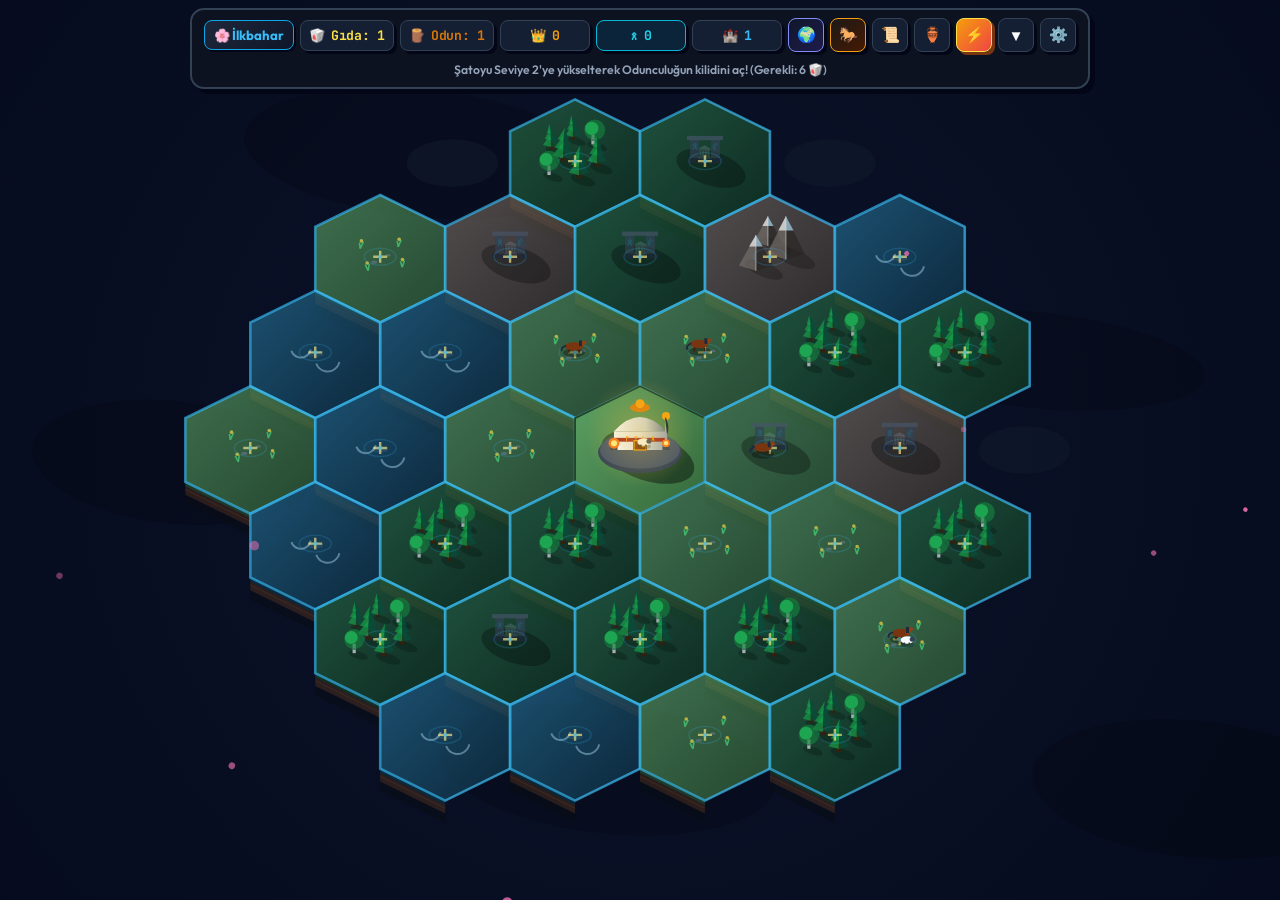
==== index.html @ 712597da "feat: Bozkir Genisleme Paketi - Goc & Tore Agaci, Kademeli Biyomlar, Mevsim & Zud, Ergenekon Yeralti" ====
<!DOCTYPE html>
<html lang="tr">
<head>
  <meta charset="UTF-8" />
  <meta name="viewport" content="width=device-width, initial-scale=1.0, maximum-scale=1.0, user-scalable=no, viewport-fit=cover" />
  <title>Idle Kingdom Clicker</title>
  
  <!-- PWA & Mobile Web App Meta Tags -->
  <meta name="apple-mobile-web-app-capable" content="yes" />
  <meta name="apple-mobile-web-app-status-bar-style" content="black-translucent" />
  <meta name="apple-mobile-web-app-title" content="Idle Kingdom" />
  <meta name="theme-color" content="#161b22" />
  <link rel="manifest" href="manifest.json" />
  <link rel="icon" type="image/svg+xml" href="icon.svg" />
  
  <!-- Google Fonts -->
  <link rel="preconnect" href="https://fonts.googleapis.com">
  <link rel="preconnect" href="https://fonts.gstatic.com" crossorigin>
  <link href="https://fonts.googleapis.com/css2?family=Cinzel:wght@600;700;900&family=JetBrains+Mono:wght@500;700&family=Outfit:wght@400;500;600;700;800&display=swap" rel="stylesheet">
  
  <!-- CSS Styles -->
  <link rel="stylesheet" href="style.css?v=8" />
</head>
<body>
  <div id="game-container">
    <!-- 3D Isometric Canvas -->
    <canvas id="game-canvas"></canvas>

    <!-- Top UI Bar -->
    <header id="top-bar">
      <div class="top-row">
        <div class="chip season-chip" id="chip-season" title="Dinamik Bozkır Mevsimi">
          <span class="chip-icon" id="season-icon">🌸</span>
          <span class="chip-label" id="season-label">İlkbahar</span>
        </div>
        <div class="chip food-chip" id="chip-food">
          <span class="chip-icon">🥡</span>
          <span class="chip-label" id="food-label">Gıda: 1</span>
        </div>
        <div class="chip wood-chip" id="chip-wood">
          <span class="chip-icon">🪵</span>
          <span class="chip-label" id="wood-label">Odun: 0</span>
        </div>
        <div class="chip crown-chip" id="chip-crown">
          <span class="chip-icon">👑</span>
          <span class="chip-label" id="crown-label">0</span>
        </div>
        <div class="chip tamga-chip" id="chip-tamga" title="Göktürk Damgası / Ata Ruhları">
          <span class="chip-icon">𐰋</span>
          <span class="chip-label" id="tamga-label">0</span>
        </div>
        <div class="chip land-chip" id="chip-land">
          <span class="chip-icon">🏰</span>
          <span class="chip-label" id="land-label">1</span>
        </div>
        <button id="btn-layer" class="icon-btn layer-btn" title="🌍 Yeryüzü / 🌋 Ergenekon Yeraltı">🌍</button>
        <button id="btn-migration" class="icon-btn migration-btn" title="🐎 Büyük Bozkır Göçü & Töre Ağacı">🐎<span id="migration-badge" class="badge hidden">!</span></button>
        <button id="btn-quests" class="icon-btn quest-btn" title="📜 Kraliyet Fermanları">📜<span id="quest-badge" class="badge hidden">!</span></button>
        <button id="btn-relics" class="icon-btn relic-btn" title="🏺 Kadim Eserler">🏺</button>
        <button id="btn-frenzy" class="icon-btn frenzy-btn" title="10x Çılgınlık & 10 Dk Hediye">⚡</button>
        <button id="btn-toggle-drawer" class="icon-btn" title="Envanter Çekmecesi">▼</button>
        <button id="btn-settings" class="icon-btn" title="Ayarlar & İstatistikler">⚙️</button>
      </div>

      <!-- Expandable Secondary Resources Drawer -->
      <div id="drawer-row" class="drawer-row hidden">
        <div class="chip flour-chip" id="chip-flour">
          <span class="chip-icon">🌾</span>
          <span class="chip-label" id="flour-label">Un: 0</span>
        </div>
        <div class="chip plank-chip" id="chip-plank">
          <span class="chip-icon">🪵</span>
          <span class="chip-label" id="plank-label">Kereste: 0</span>
        </div>
        <div class="chip bread-chip" id="chip-bread">
          <span class="chip-icon">🍞</span>
          <span class="chip-label" id="bread-label">Ekmek: 0</span>
        </div>
        <div class="chip furniture-chip" id="chip-furniture">
          <span class="chip-icon">🪑</span>
          <span class="chip-label" id="furniture-label">Mobilya: 0</span>
        </div>
        <div class="chip stone-chip" id="chip-stone">
          <span class="chip-icon">🪨</span>
          <span class="chip-label" id="stone-label">Taş: 0</span>
        </div>
        <div class="chip iron-chip" id="chip-iron">
          <span class="chip-icon">⛏️</span>
          <span class="chip-label" id="iron-label">Demir: 0</span>
        </div>
        <div class="chip obsidian-chip" id="chip-obsidian">
          <span class="chip-icon">🔮</span>
          <span class="chip-label" id="obsidian-label">Obsidiyen: 0</span>
        </div>
        <div class="chip mithril-chip" id="chip-mithril">
          <span class="chip-icon">💠</span>
          <span class="chip-label" id="mithril-label">Mithril: 0</span>
        </div>
      </div>

      <!-- Dynamic Quest / Hint Bar -->
      <div id="hint-bar">
        <span id="hint-label">Şatoyu Seviye 2'ye yükselterek Odunculuğun kilidini aç! (Gerekli: 6 🥡)</span>
      </div>
    </header>

    <!-- Toast Notifications -->
    <div id="toast-container" class="hidden">
      <div id="toast-message">Bildirim</div>
    </div>

    <!-- Bottom Dynamic Action Drawer -->
    <div id="bottom-menu" class="hidden">
      <div class="menu-header">
        <h3 id="menu-title">Menü Başlığı</h3>
        <button id="btn-close-menu" class="close-btn">✕</button>
      </div>
      <div id="menu-content" class="menu-content"></div>
    </div>

    <!-- Settings & Stats & Prestige Modal -->
    <div id="modal-backdrop" class="hidden">
      <div id="settings-modal" class="modal-card hidden">
        <div class="modal-header">
          <h2 id="settings-title">⚙️ Ayarlar & Krallık Yönetimi</h2>
          <button id="btn-close-settings" class="close-btn">✕</button>
        </div>

        <div class="tab-buttons-row">
          <button id="tab-btn-general" class="tab-btn active">🌐 Genel</button>
          <button id="tab-btn-stats" class="tab-btn">📊 İstatistikler</button>
          <button id="tab-btn-prestige" class="tab-btn">👑 Prestij</button>
          <button id="tab-btn-talents" class="tab-btn">⚡ Yetenekler</button>
        </div>

        <!-- Tab 1: General & Sound -->
        <div id="tab-general" class="tab-pane active">
          <label class="section-label" id="lbl-lang-select">Dil Seçimi / Language:</label>
          <div class="lang-grid">
            <button class="btn-lang" data-lang="tr">🇹🇷 TR</button>
            <button class="btn-lang" data-lang="en">🇬🇧 EN</button>
            <button class="btn-lang" data-lang="es">🇪🇸 ES</button>
            <button class="btn-lang" data-lang="de">🇩🇪 DE</button>
          </div>

          <hr class="modal-divider" />

          <label class="section-label" id="lbl-audio-sfx">Ses Efektleri (SFX):</label>
          <div class="audio-control-row">
            <input type="range" id="volume-slider" min="0" max="1" step="0.05" value="0.8" />
            <button id="btn-mute-toggle" class="btn-secondary">🔊 Açık</button>
          </div>
        </div>

        <!-- Tab 2: Stats -->
        <div id="tab-stats" class="tab-pane hidden">
          <div class="stats-list">
            <div class="stat-row"><span id="lbl-stat-playtime">Toplam Oynama Süresi</span>: <b id="val-stat-playtime">0 dk</b></div>
            <div class="stat-row"><span id="lbl-stat-conquered">Fethedilen Toprak</span>: <b id="val-stat-conquered">1</b></div>
            <div class="stat-row"><span id="lbl-stat-food">Toplam Üretilen Gıda</span>: <b id="val-stat-food">0</b></div>
            <div class="stat-row"><span id="lbl-stat-wood">Toplam Üretilen Odun</span>: <b id="val-stat-wood">0</b></div>
            <div class="stat-row"><span id="lbl-stat-flour">Toplam Üretilen Un</span>: <b id="val-stat-flour">0</b></div>
            <div class="stat-row"><span id="lbl-stat-plank">Toplam Üretilen Kereste</span>: <b id="val-stat-plank">0</b></div>
            <div class="stat-row"><span id="lbl-stat-bread">Toplam Üretilen Ekmek</span>: <b id="val-stat-bread">0</b></div>
            <div class="stat-row"><span id="lbl-stat-furniture">Toplam Üretilen Mobilya</span>: <b id="val-stat-furniture">0</b></div>
            <div class="stat-row"><span id="lbl-stat-stone">Toplam Üretilen Taş</span>: <b id="val-stat-stone">0</b></div>
            <div class="stat-row"><span id="lbl-stat-iron">Toplam Üretilen Demir</span>: <b id="val-stat-iron">0</b></div>
            <div class="stat-row"><span id="lbl-stat-rebirths">Yapılan Prestij Sayısı</span>: <b id="val-stat-rebirths">0</b></div>
          </div>
        </div>

        <!-- Tab 3: Prestige (Rebirth) -->
        <div id="tab-prestige" class="tab-pane hidden">
          <p id="lbl-prestige-desc" class="prestige-desc">
            Krallığını sıfırlayarak kalıcı Kraliyet Taçları kazan. Her taç üretimi ve taşımayı kalıcı olarak %5 hızlandırır!
          </p>
          <div class="prestige-box">
            <div class="prestige-row"><span id="lbl-curr-crowns">Mevcut Taçlar</span>: <b id="val-curr-crowns" class="text-gold">0 👑 (+%0)</b></div>
            <div class="prestige-row"><span id="lbl-earn-crowns">Sıfırlanınca Kazanılacak Taç</span>: <b id="val-earn-crowns" class="text-green">+0 👑</b></div>
          </div>
          <button id="btn-do-prestige" class="btn-primary prestige-btn">👑 Krallığı Sıfırla & Yeniden Doğur</button>
        </div>

        <!-- Tab 4: Talent Tree (Yetenek Ağacı) -->
        <div id="tab-talents" class="tab-pane hidden">
          <div class="talent-crown-header">
            <span class="text-gold" style="font-weight:700;font-size:0.95rem">👑 Harcanabilir Taç: <b id="talent-crown-val">0</b></span>
          </div>
          <div class="talents-grid">
            <div class="talent-card" id="talent-worker">
              <div class="talent-info">
                <h4>⚡ Hızlı İşçiler (<span id="lvl-talent-worker">0</span>/5)</h4>
                <p>İşçi taşıma hızı +%25/sv.</p>
              </div>
              <button class="btn-talent-up" onclick="buyTalent('workerSpeed')">⬆️ <span id="cost-talent-worker">2</span> 👑</button>
            </div>
            <div class="talent-card" id="talent-boost">
              <div class="talent-info">
                <h4>✨ Verimli Krallık (<span id="lvl-talent-boost">0</span>/5)</h4>
                <p>Tüm üretime +%10 hız/sv.</p>
              </div>
              <button class="btn-talent-up" onclick="buyTalent('boostAll')">⬆️ <span id="cost-talent-boost">3</span> 👑</button>
            </div>
            <div class="talent-card" id="talent-treasure">
              <div class="talent-info">
                <h4>🎁 Hazine Avcısı (<span id="lvl-talent-treasure">0</span>/5)</h4>
                <p>Sandıklar %30 daha sık çıkar.</p>
              </div>
              <button class="btn-talent-up" onclick="buyTalent('treasureHunter')">⬆️ <span id="cost-talent-treasure">2</span> 👑</button>
            </div>
            <div class="talent-card" id="talent-conquest">
              <div class="talent-info">
                <h4>🏰 Fetih Ustası (<span id="lvl-talent-conquest">0</span>/5)</h4>
                <p>Arsa maliyeti -%8/sv.</p>
              </div>
              <button class="btn-talent-up" onclick="buyTalent('conquestMaster')">⬆️ <span id="cost-talent-conquest">3</span> 👑</button>
            </div>
          </div>
        </div>
      </div>

      <!-- Prestige Confirm Dialog -->
      <div id="prestige-confirm-modal" class="modal-card modal-small hidden">
        <h3 id="lbl-prestige-confirm-title" class="text-gold">⚠️ Krallığı Sıfırlamak İstediğinden Emin Misin?</h3>
        <p id="lbl-prestige-confirm-desc" class="modal-desc">
          Harita, binalar ve mevcut kaynakların sıfırlanacak. Karşılığında +X Kraliyet Tacı kazanacaksın!
        </p>
        <div class="dialog-button-row">
          <button id="btn-confirm-rebirth" class="btn-primary">Evet, Yeniden Doğur!</button>
          <button id="btn-cancel-rebirth" class="btn-secondary">İptal</button>
        </div>
      </div>

      <!-- 8-Hour Offline Gains Modal -->
      <div id="offline-modal" class="modal-card modal-small hidden">
        <h2 id="lbl-offline-title" class="text-gold">👑 Krallığına Hoş Geldin!</h2>
        <p id="lbl-offline-desc" class="modal-desc">
          Sen yokken krallığın çalışmaya devam etti (0 dk boyunca):
        </p>
        <div class="offline-gains-grid">
          <div class="gain-item text-yellow" id="gain-food">+0.0 🥡 Gıda</div>
          <div class="gain-item text-wood" id="gain-wood">+0.0 🪵 Odun</div>
          <div class="gain-item text-flour" id="gain-flour">+0.0 🌾 Un</div>
          <div class="gain-item text-plank" id="gain-plank">+0.0 🪵 Kereste</div>
          <div class="gain-item text-bread" id="gain-bread">+0.0 🍞 Ekmek</div>
          <div class="gain-item text-furniture" id="gain-furniture">+0.0 🪑 Mobilya</div>
          <div class="gain-item text-stone" id="gain-stone">+0.0 🪨 Taş</div>
          <div class="gain-item text-iron" id="gain-iron">+0.0 ⛏️ Demir</div>
        </div>
        <div class="dialog-button-row">
          <button id="btn-claim-offline" class="btn-secondary">Tümünü Al</button>
          <button id="btn-claim-3x" class="btn-primary">📺 3x Al (Bonus)</button>
        </div>
      </div>

      <!-- 3-Tier Quests & Decrees Modal -->
      <div id="quest-modal" class="modal-card hidden">
        <div class="modal-header">
          <h2 id="quest-title">📜 Kraliyet Fermanları & Görevler</h2>
          <button id="btn-close-quests" class="close-btn">✕</button>
        </div>
        <div class="quests-container">
          <!-- Fast Quest (Tier 1) -->
          <div class="quest-card quest-fast" id="card-quest-fast">
            <div class="quest-header">
              <span class="quest-tag tag-fast">⚡ Hızlı Ferman</span>
              <span class="quest-reward" id="reward-quest-fast">+20 🪵 Odun</span>
            </div>
            <p class="quest-desc" id="desc-quest-fast">20 Odun Topla</p>
            <div class="quest-progress-bg">
              <div class="quest-progress-bar" id="bar-quest-fast" style="width: 0%"></div>
            </div>
            <div class="quest-action-row">
              <span class="quest-count" id="count-quest-fast">0 / 20</span>
              <button class="btn-primary btn-claim-quest" id="btn-claim-fast" disabled>Ödülü Al</button>
            </div>
          </div>

          <!-- Strategic Quest (Tier 2) -->
          <div class="quest-card quest-strategic" id="card-quest-strat">
            <div class="quest-header">
              <span class="quest-tag tag-strat">🏰 Krallık Fermanı</span>
              <span class="quest-reward" id="reward-quest-strat">+15 🪨 Taş + 1 👑</span>
            </div>
            <p class="quest-desc" id="desc-quest-strat">Bir Taş Ocağını 2. Seviyeye Yükselt</p>
            <div class="quest-progress-bg">
              <div class="quest-progress-bar" id="bar-quest-strat" style="width: 0%"></div>
            </div>
            <div class="quest-action-row">
              <span class="quest-count" id="count-quest-strat">0 / 1</span>
              <button class="btn-primary btn-claim-quest" id="btn-claim-strat" disabled>Ödülü Al</button>
            </div>
          </div>

          <!-- Epic Quest (Tier 3) -->
          <div class="quest-card quest-epic" id="card-quest-epic">
            <div class="quest-header">
              <span class="quest-tag tag-epic">👑 Epik Hükümdar Fermanı</span>
              <span class="quest-reward" id="reward-quest-epic">+3 👑 Taç + Kadim Eser</span>
            </div>
            <p class="quest-desc" id="desc-quest-epic">Şatoyu 3. Seviyeye Yükselt ve 8 Toprak Fethet</p>
            <div class="quest-progress-bg">
              <div class="quest-progress-bar" id="bar-quest-epic" style="width: 0%"></div>
            </div>
            <div class="quest-action-row">
              <span class="quest-count" id="count-quest-epic">0 / 8</span>
              <button class="btn-primary btn-claim-quest" id="btn-claim-epic" disabled>Ödülü Al</button>
            </div>
          </div>
        </div>
      </div>

      <!-- Kadim Eserler (Relics) Modal -->
      <div id="relics-modal" class="modal-card hidden">
        <div class="modal-header">
          <h2>🏺 Kadim Bozkır & Göktürk Eserleri</h2>
          <button id="btn-close-relics" class="close-btn">✕</button>
        </div>
        <p class="modal-desc">Zindan ve keşiflerden kazanılan kalıcı krallık eserleri:</p>
        <div class="relics-grid" id="relics-grid">
          <!-- Populated dynamically via JS -->
        </div>
      </div>

      <!-- Gezgin Tüccar & Şaman Olay Modalı -->
      <div id="encounter-modal" class="modal-card modal-small hidden">
        <div class="encounter-header">
          <span class="encounter-icon" id="encounter-icon">🐫</span>
          <h3 id="encounter-title" class="text-gold">Gezgin İpek Yolu Kervanı</h3>
        </div>
        <p id="encounter-desc" class="modal-desc">
          "Uzak diyarlardan geldik hakanım! Değerli mallarını bize sat, taç kazan!"
        </p>
        <div class="encounter-offer-box" id="encounter-offer">
          <div class="offer-give">Verilecek: <b id="encounter-give">50 Taş</b></div>
          <div class="offer-arrow">➔</div>
          <div class="offer-get">Alınacak: <b id="encounter-get" class="text-gold">2 Kraliyet Tacı (👑)</b></div>
        </div>
        <div class="encounter-timer-bar">
          <div id="encounter-timer-fill" style="width: 100%"></div>
        </div>
        <div class="dialog-button-row">
          <button id="btn-accept-encounter" class="btn-primary">Kabul Et & Takas Yap</button>
          <button id="btn-decline-encounter" class="btn-secondary">Geri Çevir</button>
        </div>
      </div>

      <!-- Zindan & Harabe Keşif Modalı -->
      <div id="ruins-modal" class="modal-card modal-small hidden">
        <div class="encounter-header">
          <span class="encounter-icon">🏛️</span>
          <h3 id="ruins-title" class="text-gold">Kadim Kurgan Zindanı</h3>
        </div>
        <p id="ruins-desc" class="modal-desc">
          Sislerin arasından eski hakanlara ait unutulmuş bir mezar çıktı! Nasıl keşif yapacaksın?
        </p>
        <div class="ruins-choices">
          <button id="btn-ruins-safe" class="btn-secondary ruins-choice-btn">
            <b>👷 İşçileri Gönder (Güvenli)</b>
            <span>Garanti: +50 Gıda, +30 Taş</span>
          </button>
          <button id="btn-ruins-gamble" class="btn-primary ruins-choice-btn">
            <b>🎲 Kraliyet Keşfi Yap (Riskli Zar)</b>
            <span>%70 Şans: 👑 Taç + Kadim Eser | %30 Şans: Sis Fırtınası</span>
          </button>
        </div>
      </div>

      <!-- Büyük Bozkır Göçü & Töre Ağacı Modalı -->
      <div id="migration-modal" class="modal-card hidden">
        <div class="modal-header">
          <h2 id="migration-title">🐎 Büyük Bozkır Göçü & Töre Ağacı</h2>
          <button id="btn-close-migration" class="close-btn">✕</button>
        </div>
        <p class="modal-desc">
          Bozkır toprakları tükendiğinde Kağan kavmini toplar ve daha verimli yeni topraklara göç eder. Tüm binalar sıfırlanır, karşılığında <b>Göktürk Damgası (𐰋)</b> kazanılır.
        </p>

        <!-- Göç Bilgi Kutusu -->
        <div class="migration-summary-box">
          <div class="migration-stat"><span class="text-muted">Ata Ruhları (Damga):</span> <b id="val-curr-tamgas" class="text-cyan">0 𐰋</b></div>
          <div class="migration-stat"><span class="text-muted">Göç Edilirse Kazanılacak:</span> <b id="val-earn-tamgas" class="text-gold">+0 𐰋</b></div>
          <button id="btn-execute-migration" class="btn-primary migration-action-btn">📯 Kutlu Göç Borusunu Çal & Göç Et</button>
        </div>

        <!-- Töre & Bilgelik Ağacı Dalları -->
        <div class="tore-branches-container">
          <!-- 1. Gök Tengri Kolu -->
          <div class="tore-branch branch-tengri">
            <h4 class="branch-title">🌌 Gök Tengri Kolu (Kutsama & Doğa)</h4>
            <div class="tore-skills-grid">
              <div class="tore-card" id="tore-rain">
                <div class="tore-card-info">
                  <b>🌧️ Kutlu Yağmur (<span id="lvl-tore-rain">0</span>/5)</b>
                  <p>Mevsim & hava olaylarında üretim hızı +%30/sv.</p>
                </div>
                <button class="btn-tore-up" onclick="buyToreTalent('gokTengri', 'rainBlessing')">⬆️ <span id="cost-tore-rain">1</span> 𐰋</button>
              </div>
              <div class="tore-card" id="tore-shaman">
                <div class="tore-card-info">
                  <b>🔮 Şaman Aurası (<span id="lvl-tore-shaman">0</span>/5)</b>
                  <p>Şaman kutsama süresi +%40, etkisi +%25/sv.</p>
                </div>
                <button class="btn-tore-up" onclick="buyToreTalent('gokTengri', 'shamanAura')">⬆️ <span id="cost-tore-shaman">2</span> 𐰋</button>
              </div>
            </div>
          </div>

          <!-- 2. Kül Tigin Kolu -->
          <div class="tore-branch branch-kultigin">
            <h4 class="branch-title">⚔️ Kül Tigin Kolu (Savaş & Savunma)</h4>
            <div class="tore-skills-grid">
              <div class="tore-card" id="tore-conquest">
                <div class="tore-card-info">
                  <b>🚩 Alp Yüreği (<span id="lvl-tore-conquest">0</span>/5)</b>
                  <p>Karo fetih maliyeti ve süresi -%15/sv.</p>
                </div>
                <button class="btn-tore-up" onclick="buyToreTalent('kulTigin', 'braveHeart')">⬆️ <span id="cost-tore-conquest">1</span> 𐰋</button>
              </div>
              <div class="tore-card" id="tore-defense">
                <div class="tore-card-info">
                  <b>🛡️ Çelik Korgan (<span id="lvl-tore-defense">0</span>/5)</b>
                  <p>Gece baskını savuşturma şansı +%20/sv.</p>
                </div>
                <button class="btn-tore-up" onclick="buyToreTalent('kulTigin', 'steelKorgan')">⬆️ <span id="cost-tore-defense">2</span> 𐰋</button>
              </div>
            </div>
          </div>

          <!-- 3. Tonyukuk Kolu -->
          <div class="tore-branch branch-tonyukuk">
            <h4 class="branch-title">📜 Tonyukuk Kolu (İdare & Ticaret)</h4>
            <div class="tore-skills-grid">
              <div class="tore-card" id="tore-silk">
                <div class="tore-card-info">
                  <b>🐫 İpek Yolu Ağı (<span id="lvl-tore-silk">0</span>/5)</b>
                  <p>Kervan takas ödülleri +%40/sv.</p>
                </div>
                <button class="btn-tore-up" onclick="buyToreTalent('tonyukuk', 'silkNetwork')">⬆️ <span id="cost-tore-silk">1</span> 𐰋</button>
              </div>
              <div class="tore-card" id="tore-roads">
                <div class="tore-card-info">
                  <b>🛤️ Taş Kervan Yolu (<span id="lvl-tore-roads">0</span>/5)</b>
                  <p>Binalar arası yol sinerji bonusu +%10/sv.</p>
                </div>
                <button class="btn-tore-up" onclick="buyToreTalent('tonyukuk', 'pavedRoads')">⬆️ <span id="cost-tore-roads">2</span> 𐰋</button>
              </div>
            </div>
          </div>
        </div>
      </div>
    </div>

    <!-- Season / Zud Weather Banner -->
    <div id="season-banner" class="season-banner hidden">
      <span class="season-banner-icon" id="season-banner-icon">❄️</span>
      <span id="season-banner-text">ZUD FELAKETİ BAŞLADI! Tarlalar Donuyor, Isınmak İçin Odun Yakın!</span>
    </div>

    <!-- Night Raid Banner -->
    <div id="night-raid-banner" class="raid-banner hidden">
      <span class="raid-icon">⚔️</span>
      <span id="raid-text">GECE BASKINI YAKLAŞIYOR! Gözcü Kuleleri Savunmaya Geçti!</span>
    </div>
  </div>

  <!-- Game Logic Engine Script -->
  <script src="game.js?v=7"></script>
  <script>
    if ('serviceWorker' in navigator) {
      window.addEventListener('load', () => {
        navigator.serviceWorker.register('./sw.js').catch(err => {
          console.log('SW registration failed:', err);
        });
      });
    }
  </script>
</body>
</html>
---- style.css ----
/* ==========================================================================
   Idle Kingdom Clicker — Arkeolojik Neo-Brutalizm & Bozkır Destanı UI
   ========================================================================== */

:root {
  --bg-dark: #060913;
  --panel-bg: rgba(13, 19, 33, 0.96);
  --chip-bg: rgba(22, 32, 52, 0.95);
  --chip-border: #334155;
  
  --neo-border: 2px solid #334155;
  --neo-border-gold: 2px solid #d97706;
  --neo-border-rune: 2px solid #0891b2;
  --neo-shadow: 3px 3px 0px #020617;
  --neo-shadow-lg: 5px 5px 0px #020617;
  --neo-shadow-gold: 3px 3px 0px #78350f;
  --neo-shadow-rune: 3px 3px 0px #0e7490;
  
  --primary-accent: #0d9488;
  --primary-hover: #14b8a6;
  --secondary-bg: #1e293b;
  --secondary-hover: #334155;
  
  --gold: #f59e0b;
  --gold-glow: #fde047;
  --tengri-turkuaz: #06b6d4;
  --tengri-cyan: #38bdf8;
  --green: #10b981;
  --red: #ef4444;
  --blue: #38bdf8;
  --wood-color: #d97706;
  --flour-color: #fef08a;
  --stone-color: #94a3b8;
  --iron-color: #38bdf8;
  
  --text-main: #f8fafc;
  --text-muted: #94a3b8;
  --font-title: 'Cinzel', -apple-system, Georgia, serif;
  --font-body: 'Outfit', -apple-system, BlinkMacSystemFont, 'Segoe UI', Roboto, sans-serif;
  --font-mono: 'JetBrains Mono', monospace;
  --font-family: var(--font-body);
}

* {
  box-sizing: border-box;
  margin: 0;
  padding: 0;
  user-select: none;
  -webkit-user-select: none;
  -webkit-touch-callout: none;
}

html, body {
  width: 100%;
  height: 100%;
  overflow: hidden;
  background-color: var(--bg-dark);
  color: var(--text-main);
  font-family: var(--font-family);
  touch-action: none;
}

#game-container {
  position: relative;
  width: 100vw;
  height: 100vh;
  overflow: hidden;
}

#game-canvas {
  position: absolute;
  top: 0;
  left: 0;
  width: 100%;
  height: 100%;
  display: block;
  cursor: grab;
}

#game-canvas:active {
  cursor: grabbing;
}

/* ==========================================================================
   Top Header & Resource Chips (Arkeolojik Neo-Brutalist Tablet)
   ========================================================================== */

#top-bar {
  position: absolute;
  top: 8px;
  left: 10px;
  right: 10px;
  max-width: 900px;
  margin: 0 auto;
  background: var(--panel-bg);
  backdrop-filter: blur(14px);
  -webkit-backdrop-filter: blur(14px);
  border: var(--neo-border);
  border-radius: 14px;
  padding: 8px 12px;
  box-shadow: var(--neo-shadow-lg);
  display: flex;
  flex-direction: column;
  gap: 8px;
  z-index: 100;
}

.top-row {
  display: flex;
  align-items: center;
  gap: 6px;
  width: 100%;
}

.chip {
  flex: 1;
  background: var(--chip-bg);
  border: 1.5px solid var(--chip-border);
  border-radius: 8px;
  padding: 6px 8px;
  display: flex;
  align-items: center;
  justify-content: center;
  gap: 6px;
  font-size: 0.82rem;
  font-weight: 700;
  font-family: var(--font-body);
  white-space: nowrap;
  box-shadow: var(--neo-shadow);
  transition: transform 0.1s, box-shadow 0.1s;
}

.chip .chip-label {
  font-family: var(--font-mono);
  letter-spacing: -0.3px;
}

.food-chip .chip-label { color: #fde047; }
.wood-chip .chip-label { color: var(--wood-color); }
.crown-chip .chip-label { color: var(--gold); }
.land-chip .chip-label { color: var(--blue); }
.flour-chip .chip-label { color: var(--flour-color); }
.plank-chip .chip-label { color: #fbcfe8; }
.bread-chip .chip-label { color: #fdba74; }
.furniture-chip .chip-label { color: #93c5fd; }
.stone-chip .chip-label { color: var(--stone-color); }
.iron-chip .chip-label { color: var(--iron-color); }

.frenzy-btn {
  background: linear-gradient(135deg, #f59e0b, #ef4444) !important;
  color: #fff !important;
  font-weight: 800;
  border: 1.5px solid #fde047 !important;
  box-shadow: var(--neo-shadow-gold) !important;
  animation: pulseGlow 1.8s infinite alternate;
}

@keyframes pulseGlow {
  from { transform: scale(1); box-shadow: 0 0 6px rgba(245, 158, 11, 0.4); }
  to { transform: scale(1.05); box-shadow: 0 0 16px rgba(239, 68, 68, 0.8); }
}

.drawer-row {
  display: flex;
  gap: 8px;
  animation: slideDown 0.25s cubic-bezier(0.16, 1, 0.3, 1);
}

.icon-btn {
  background: var(--chip-bg);
  border: 1.5px solid var(--chip-border);
  color: var(--text-main);
  border-radius: 8px;
  width: 36px;
  height: 34px;
  font-size: 0.95rem;
  display: flex;
  align-items: center;
  justify-content: center;
  cursor: pointer;
  box-shadow: var(--neo-shadow);
  transition: transform 0.08s, box-shadow 0.08s, background 0.15s;
  flex-shrink: 0;
  position: relative;
}

.icon-btn:hover {
  background: #1e293b;
  border-color: #475569;
}

.icon-btn:active {
  transform: translate(2px, 2px);
  box-shadow: 1px 1px 0px #020617;
}

#hint-bar {
  text-align: center;
  font-size: 0.76rem;
  color: var(--text-muted);
  font-weight: 600;
  font-family: var(--font-body);
  padding: 2px 4px;
  white-space: nowrap;
  overflow: hidden;
  text-overflow: ellipsis;
}

/* ==========================================================================
   Toast Notifications (Göktürk Fermanı & Taş Plaket)
   ========================================================================== */

#toast-container {
  position: absolute;
  top: 145px;
  left: 50%;
  transform: translateX(-50%);
  background: rgba(15, 23, 42, 0.96);
  border: var(--neo-border);
  border-radius: 10px;
  padding: 10px 18px;
  box-shadow: var(--neo-shadow-lg);
  backdrop-filter: blur(12px);
  z-index: 200;
  pointer-events: none;
  transition: opacity 0.25s, transform 0.25s;
  max-width: 90%;
  text-align: center;
  font-size: 0.88rem;
  font-weight: 700;
  font-family: var(--font-body);
}

#toast-container.toast-warning {
  border-color: #ef4444;
  color: #fca5a5;
  box-shadow: 4px 4px 0px #7f1d1d;
}

/* ==========================================================================
   Bottom Action Drawer & Menus (Monolitik Taş Podyum)
   ========================================================================== */

#bottom-menu {
  position: absolute;
  bottom: 16px;
  left: 14px;
  right: 14px;
  max-width: 580px;
  margin: 0 auto;
  background: var(--panel-bg);
  backdrop-filter: blur(16px);
  -webkit-backdrop-filter: blur(16px);
  border: var(--neo-border);
  border-radius: 16px;
  padding: 16px;
  box-shadow: var(--neo-shadow-lg);
  z-index: 100;
  display: flex;
  flex-direction: column;
  gap: 12px;
  animation: slideUp 0.25s cubic-bezier(0.16, 1, 0.3, 1);
}

.menu-header {
  display: flex;
  align-items: center;
  justify-content: space-between;
  border-bottom: 1.5px solid #334155;
  padding-bottom: 8px;
}

.menu-header h3 {
  font-size: 1.1rem;
  font-weight: 700;
  font-family: var(--font-title);
  color: var(--gold);
  letter-spacing: 0.5px;
}

.close-btn {
  background: #1e293b;
  border: 1.5px solid #334155;
  box-shadow: 2px 2px 0px #020617;
  color: var(--text-muted);
  font-size: 1rem;
  cursor: pointer;
  padding: 3px 8px;
  border-radius: 6px;
  transition: transform 0.08s, box-shadow 0.08s;
}

.close-btn:active {
  transform: translate(1px, 1px);
  box-shadow: 1px 1px 0px #020617;
}

.close-btn:active {
  background: rgba(255, 255, 255, 0.1);
}

.menu-content {
  display: flex;
  flex-direction: column;
  gap: 10px;
}

/* Building Card in Build Menu (Neo-Brutalist Stone Plaque) */
.build-card {
  background: var(--chip-bg);
  border: 1.5px solid var(--chip-border);
  border-radius: 10px;
  padding: 10px 12px;
  display: flex;
  align-items: center;
  justify-content: space-between;
  gap: 10px;
  box-shadow: var(--neo-shadow);
  transition: transform 0.1s, box-shadow 0.1s;
}

.build-card:hover {
  border-color: #475569;
}

.build-card-info {
  display: flex;
  align-items: center;
  gap: 12px;
  flex: 1;
}

.build-card-icon {
  font-size: 1.8rem;
}

.build-card-text h4 {
  font-size: 0.94rem;
  font-weight: 700;
  font-family: var(--font-title);
  color: var(--text-main);
  letter-spacing: 0.3px;
}

.build-card-text p {
  font-size: 0.75rem;
  color: var(--text-muted);
}

.build-card-action {
  display: flex;
  flex-direction: column;
  align-items: flex-end;
  gap: 4px;
}

.cost-tag {
  font-size: 0.78rem;
  font-weight: 700;
  font-family: var(--font-mono);
  color: var(--green);
}

.cost-tag.cant-afford {
  color: var(--red);
}

/* Production Flow Row */
.prod-flow-row {
  display: flex;
  align-items: center;
  gap: 8px;
}

.prod-icon-box {
  width: 54px;
  height: 58px;
  background: var(--chip-bg);
  border: 1.5px solid var(--gold);
  border-radius: 10px;
  display: flex;
  align-items: center;
  justify-content: center;
  font-size: 1.8rem;
  flex-shrink: 0;
  box-shadow: var(--neo-shadow-gold);
}

.prod-rate-box {
  display: flex;
  flex-direction: column;
  align-items: center;
  font-size: 0.75rem;
  font-family: var(--font-mono);
  color: var(--green);
  font-weight: 700;
  width: 85px;
  flex-shrink: 0;
}

.prod-rate-box .arrow {
  font-size: 1.1rem;
  color: var(--gold);
}

.btn-collect {
  flex: 1;
  background: linear-gradient(135deg, #15803d, #16a34a);
  border: 1.5px solid #4ade80;
  color: #fff;
  border-radius: 8px;
  padding: 8px;
  display: flex;
  flex-direction: column;
  align-items: center;
  justify-content: center;
  cursor: pointer;
  font-family: var(--font-body);
  font-weight: 800;
  box-shadow: 3px 3px 0px #14532d;
  transition: transform 0.08s, box-shadow 0.08s;
}

.btn-collect:active {
  transform: translate(2px, 2px);
  box-shadow: 1px 1px 0px #14532d;
}

.btn-upgrade {
  flex: 1;
  background: linear-gradient(135deg, #1e293b, #334155);
  border: 1.5px solid #64748b;
  color: #fff;
  border-radius: 8px;
  padding: 8px;
  display: flex;
  flex-direction: column;
  align-items: center;
  justify-content: center;
  cursor: pointer;
  font-family: var(--font-body);
  font-weight: 800;
  box-shadow: 3px 3px 0px #0f172a;
  transition: transform 0.08s, box-shadow 0.08s;
}

.btn-upgrade:active {
  transform: translate(2px, 2px);
  box-shadow: 1px 1px 0px #0f172a;
}

.btn-primary {
  background: linear-gradient(135deg, #0d9488, #14b8a6);
  border: 1.5px solid #2dd4bf;
  color: #fff;
  border-radius: 8px;
  padding: 8px 16px;
  font-weight: 800;
  font-size: 0.88rem;
  cursor: pointer;
  font-family: var(--font-body);
  box-shadow: 3px 3px 0px #134e4a;
  transition: transform 0.08s, box-shadow 0.08s;
}

.btn-primary:active {
  transform: translate(2px, 2px);
  box-shadow: 1px 1px 0px #134e4a;
}

.btn-secondary {
  background: var(--secondary-bg);
  border: 1.5px solid #475569;
  color: var(--text-main);
  border-radius: 8px;
  padding: 8px 16px;
  font-weight: 700;
  font-size: 0.88rem;
  cursor: pointer;
  font-family: var(--font-body);
  box-shadow: 3px 3px 0px #0f172a;
  transition: transform 0.08s, box-shadow 0.08s;
}

.btn-secondary:active {
  transform: translate(2px, 2px);
  box-shadow: 1px 1px 0px #0f172a;
}

/* ==========================================================================
   Modals & Popups (Arkeolojik Taş Tabletler)
   ========================================================================== */

#modal-backdrop {
  position: absolute;
  top: 0;
  left: 0;
  width: 100%;
  height: 100%;
  background: rgba(3, 7, 18, 0.82);
  backdrop-filter: blur(10px);
  -webkit-backdrop-filter: blur(10px);
  display: flex;
  align-items: center;
  justify-content: center;
  z-index: 300;
  padding: 16px;
}

.modal-card {
  background: var(--panel-bg);
  border: var(--neo-border);
  border-radius: 16px;
  padding: 20px;
  width: 100%;
  max-width: 480px;
  box-shadow: var(--neo-shadow-lg);
  display: flex;
  flex-direction: column;
  gap: 14px;
  animation: zoomIn 0.2s cubic-bezier(0.16, 1, 0.3, 1);
}

.modal-small {
  max-width: 380px;
  text-align: center;
}

.modal-header {
  display: flex;
  align-items: center;
  justify-content: space-between;
  border-bottom: 1.5px solid #334155;
  padding-bottom: 8px;
}

.modal-header h2 {
  font-size: 1.15rem;
  font-weight: 700;
  font-family: var(--font-title);
  color: var(--gold);
  letter-spacing: 0.5px;
}

.tab-buttons-row {
  display: flex;
  gap: 6px;
  background: rgba(0, 0, 0, 0.5);
  border: 1.5px solid #334155;
  border-radius: 10px;
  padding: 4px;
}

.tab-btn {
  flex: 1;
  background: transparent;
  border: none;
  color: var(--text-muted);
  padding: 8px 4px;
  font-size: 0.8rem;
  font-weight: 700;
  border-radius: 6px;
  cursor: pointer;
  font-family: var(--font-body);
  transition: all 0.15s ease;
}

.tab-btn.active {
  background: var(--chip-bg);
  border: 1px solid #475569;
  color: var(--gold);
  box-shadow: 2px 2px 0px #020617;
}

.tab-pane {
  display: flex;
  flex-direction: column;
  gap: 12px;
}

.section-label {
  font-size: 0.82rem;
  font-weight: 700;
  font-family: var(--font-title);
  color: var(--text-muted);
  letter-spacing: 0.4px;
}

.lang-grid {
  display: grid;
  grid-template-columns: repeat(4, 1fr);
  gap: 8px;
}

.btn-lang {
  background: var(--chip-bg);
  border: 1.5px solid var(--chip-border);
  color: var(--text-main);
  border-radius: 8px;
  padding: 8px 4px;
  font-weight: 700;
  font-size: 0.82rem;
  cursor: pointer;
  font-family: var(--font-body);
  box-shadow: var(--neo-shadow);
}

.btn-lang.active {
  border-color: var(--gold);
  background: rgba(245, 158, 11, 0.15);
  box-shadow: var(--neo-shadow-gold);
}

.audio-control-row {
  display: flex;
  align-items: center;
  gap: 12px;
}

.audio-control-row input[type="range"] {
  flex: 1;
  accent-color: var(--gold);
}

.stats-list {
  display: flex;
  flex-direction: column;
  gap: 8px;
  font-size: 0.85rem;
}

.stat-row {
  display: flex;
  justify-content: space-between;
  padding: 6px 0;
  border-bottom: 1px solid #1e293b;
  font-family: var(--font-body);
}

.stat-row span:last-child {
  font-family: var(--font-mono);
  font-weight: 700;
  color: var(--gold);
}

.prestige-desc {
  font-size: 0.82rem;
  color: var(--text-muted);
  line-height: 1.4;
}

.prestige-box {
  background: rgba(0, 0, 0, 0.4);
  border: 1.5px solid var(--chip-border);
  border-radius: 10px;
  padding: 12px;
  display: flex;
  flex-direction: column;
  gap: 6px;
  font-size: 0.88rem;
  box-shadow: var(--neo-shadow);
}

.prestige-btn {
  padding: 12px;
  font-size: 0.95rem;
  font-family: var(--font-title);
  letter-spacing: 0.5px;
}

.modal-desc {
  font-size: 0.86rem;
  color: var(--text-muted);
  line-height: 1.4;
}

.dialog-button-row {
  display: flex;
  gap: 10px;
  margin-top: 6px;
}

.dialog-button-row button {
  flex: 1;
}

.offline-gains-grid {
  display: grid;
  grid-template-columns: 1fr 1fr;
  gap: 10px;
  background: rgba(0, 0, 0, 0.4);
  border: 1.5px solid #334155;
  border-radius: 10px;
  padding: 12px;
  margin: 6px 0;
  box-shadow: var(--neo-shadow);
}

.gain-item {
  font-weight: 700;
  font-size: 0.88rem;
  font-family: var(--font-mono);
}

.modal-divider {
  border: none;
  border-top: 1.5px solid #334155;
}

/* Helpers */
.hidden { display: none !important; }
.text-gold { color: var(--gold); }
.text-green { color: var(--green); }
.text-yellow { color: #fde047; }
.text-wood { color: var(--wood-color); }
.text-flour { color: var(--flour-color); }
.text-plank { color: #fbcfe8; }
.text-bread { color: #fdba74; }
.text-furniture { color: #93c5fd; }
.text-stone { color: #cbd5e1; }
.text-iron { color: #38bdf8; }

.stone-chip { border-color: #475569; background: rgba(71, 85, 105, 0.3); }
.iron-chip { border-color: #0284c7; background: rgba(2, 132, 199, 0.2); }

/* Talent Tree UI (Arkeolojik Bilgelik Tableti) */
.talent-crown-header {
  background: rgba(245, 158, 11, 0.12);
  border: 1.5px solid var(--gold);
  padding: 8px 12px;
  border-radius: 8px;
  margin-bottom: 10px;
  text-align: center;
  font-family: var(--font-title);
  box-shadow: var(--neo-shadow-gold);
}

.talents-grid {
  display: flex;
  flex-direction: column;
  gap: 8px;
  max-height: 260px;
  overflow-y: auto;
  padding-right: 4px;
}

.talent-card {
  background: var(--chip-bg);
  border: 1.5px solid var(--chip-border);
  border-radius: 10px;
  padding: 10px 14px;
  display: flex;
  align-items: center;
  justify-content: space-between;
  gap: 10px;
  box-shadow: var(--neo-shadow);
}

.talent-info h4 {
  font-size: 0.9rem;
  font-weight: 700;
  font-family: var(--font-title);
  margin-bottom: 2px;
  color: var(--text-main);
}

.talent-info p {
  font-size: 0.75rem;
  color: var(--text-muted);
}

.btn-talent-up {
  background: linear-gradient(135deg, #d97706, #f59e0b);
  border: 1.5px solid #fde047;
  color: #1e1b4b;
  font-weight: 800;
  font-size: 0.82rem;
  padding: 6px 12px;
  border-radius: 6px;
  cursor: pointer;
  white-space: nowrap;
  font-family: var(--font-body);
  box-shadow: 2px 2px 0px #78350f;
  transition: transform 0.08s;
}

.btn-talent-up:active {
  transform: translate(1px, 1px);
  box-shadow: 1px 1px 0px #78350f;
}

/* ==========================================================================
   Quests & Decrees (Kraliyet Fermanları UI)
   ========================================================================== */

.quest-card {
  background: var(--chip-bg);
  border: 1.5px solid var(--chip-border);
  border-radius: 10px;
  padding: 12px 14px;
  display: flex;
  flex-direction: column;
  gap: 8px;
  box-shadow: var(--neo-shadow);
  transition: all 0.15s ease;
}

.quest-card.ready-to-claim {
  border-color: #f59e0b;
  background: rgba(245, 158, 11, 0.12);
  box-shadow: var(--neo-shadow-gold);
}

.quest-header {
  display: flex;
  justify-content: space-between;
  align-items: center;
}

.quest-tag {
  font-size: 0.72rem;
  font-weight: 800;
  font-family: var(--font-title);
  text-transform: uppercase;
  letter-spacing: 0.5px;
  padding: 3px 8px;
  border-radius: 4px;
}

.tag-fast { background: rgba(6, 182, 212, 0.2); color: #38bdf8; border: 1px solid #0891b2; }
.tag-strat { background: rgba(168, 85, 247, 0.2); color: #c084fc; border: 1px solid #9333ea; }
.tag-epic { background: rgba(245, 158, 11, 0.2); color: #fde047; border: 1px solid #d97706; }

.quest-reward {
  font-size: 0.82rem;
  font-weight: 700;
  font-family: var(--font-mono);
  color: #facc15;
}

.quest-desc {
  font-size: 0.84rem;
  color: var(--text-main);
  font-weight: 600;
}

.quest-progress-bg {
  width: 100%;
  height: 8px;
  background: #090d16;
  border-radius: 4px;
  overflow: hidden;
  border: 1px solid #334155;
}

.quest-progress-bar {
  height: 100%;
  background: linear-gradient(90deg, #06b6d4, #10b981);
  border-radius: 4px;
  transition: width 0.2s ease;
}

.quest-action-row {
  display: flex;
  justify-content: space-between;
  align-items: center;
}

.quest-count {
  font-size: 0.78rem;
  color: var(--text-muted);
  font-family: var(--font-mono);
  font-weight: 700;
}

.btn-claim-quest {
  padding: 6px 14px;
  font-size: 0.78rem;
  font-weight: 800;
  font-family: var(--font-body);
  border-radius: 6px;
  background: linear-gradient(135deg, #d97706, #f59e0b);
  border: 1.5px solid #fde047;
  color: #0f172a;
  box-shadow: 2px 2px 0px #78350f;
  cursor: pointer;
  transition: transform 0.08s;
}

.btn-claim-quest:active {
  transform: translate(1px, 1px);
  box-shadow: 1px 1px 0px #78350f;
}

.btn-claim-quest:disabled {
  background: #1e293b;
  color: #64748b;
  border-color: #334155;
  cursor: not-allowed;
  box-shadow: none;
}

/* ==========================================================================
   Relics Grid (Kadim Eserler Vitrini)
   ========================================================================== */

.relics-grid {
  display: grid;
  grid-template-columns: repeat(2, 1fr);
  gap: 10px;
  max-height: 360px;
  overflow-y: auto;
}

.relic-card {
  background: var(--chip-bg);
  border: 1.5px solid var(--chip-border);
  border-radius: 10px;
  padding: 10px;
  display: flex;
  flex-direction: column;
  gap: 4px;
  opacity: 0.35;
  filter: grayscale(90%);
  box-shadow: var(--neo-shadow);
  transition: all 0.2s ease;
}

.relic-card.unlocked {
  opacity: 1.0;
  filter: none;
  border-color: #06b6d4;
  background: rgba(6, 182, 212, 0.08);
  box-shadow: var(--neo-shadow-rune);
}

.relic-icon-title {
  display: flex;
  align-items: center;
  gap: 6px;
  font-weight: 700;
  font-family: var(--font-title);
  font-size: 0.85rem;
  color: var(--text-main);
}

.relic-perk {
  font-size: 0.72rem;
  color: #38bdf8;
  font-weight: 700;
  font-family: var(--font-mono);
}

.relic-flavor {
  font-size: 0.68rem;
  color: var(--text-muted);
  font-style: italic;
}

/* ==========================================================================
   Encounter & Ruins Modal (Bozkır Olayları & Zindan)
   ========================================================================== */

.encounter-header {
  display: flex;
  align-items: center;
  gap: 10px;
  margin-bottom: 6px;
}

.encounter-icon {
  font-size: 1.8rem;
}

.encounter-offer-box {
  background: #090d16;
  border: 1.5px solid var(--chip-border);
  border-radius: 8px;
  padding: 10px 14px;
  display: flex;
  align-items: center;
  justify-content: space-between;
  margin: 10px 0;
  font-size: 0.85rem;
  box-shadow: var(--neo-shadow);
}

.encounter-timer-bar {
  width: 100%;
  height: 6px;
  background: #090d16;
  border: 1px solid #334155;
  border-radius: 4px;
  overflow: hidden;
  margin-bottom: 12px;
}

#encounter-timer-fill {
  height: 100%;
  background: linear-gradient(90deg, #f59e0b, #ef4444);
  transition: width 0.1s linear;
}

.ruins-choices {
  display: flex;
  flex-direction: column;
  gap: 10px;
  margin-top: 12px;
}

.ruins-choice-btn {
  display: flex;
  flex-direction: column;
  align-items: flex-start;
  gap: 3px;
  padding: 10px 14px;
  border-radius: 8px;
  text-align: left;
  border: 1.5px solid var(--chip-border);
  background: var(--chip-bg);
  box-shadow: var(--neo-shadow);
  cursor: pointer;
  transition: transform 0.08s;
}

.ruins-choice-btn:active {
  transform: translate(2px, 2px);
  box-shadow: 1px 1px 0px #020617;
}

.ruins-choice-btn span {
  font-size: 0.75rem;
color: #facc15;
}

.quest-desc {
  font-size: 0.84rem;
  color: var(--text-main);
  font-weight: 600;
}

.quest-progress-bg {
  width: 100%;
  height: 8px;
  background: #090d16;
  border-radius: 4px;
  overflow: hidden;
  border: 1px solid #334155;
}

.quest-progress-bar {
  height: 100%;
  background: linear-gradient(90deg, #06b6d4, #10b981);
  border-radius: 4px;
  transition: width 0.2s ease;
}

.quest-action-row {
  display: flex;
  justify-content: space-between;
  align-items: center;
}

.quest-count {
  font-size: 0.78rem;
  color: var(--text-muted);
  font-family: var(--font-mono);
  font-weight: 700;
}

.btn-claim-quest {
  padding: 6px 14px;
  font-size: 0.78rem;
  font-weight: 800;
  font-family: var(--font-body);
  border-radius: 6px;
  background: linear-gradient(135deg, #d97706, #f59e0b);
  border: 1.5px solid #fde047;
  color: #0f172a;
  box-shadow: 2px 2px 0px #78350f;
  cursor: pointer;
  transition: transform 0.08s;
}

.btn-claim-quest:active {
  transform: translate(1px, 1px);
  box-shadow: 1px 1px 0px #78350f;
}

.btn-claim-quest:disabled {
  background: #1e293b;
  color: #64748b;
  border-color: #334155;
  cursor: not-allowed;
  box-shadow: none;
}

/* ==========================================================================
   Relics Grid (Kadim Eserler Vitrini)
   ========================================================================== */

.relics-grid {
  display: grid;
  grid-template-columns: repeat(2, 1fr);
  gap: 10px;
  max-height: 360px;
  overflow-y: auto;
}

.relic-card {
  background: var(--chip-bg);
  border: 1.5px solid var(--chip-border);
  border-radius: 10px;
  padding: 10px;
  display: flex;
  flex-direction: column;
  gap: 4px;
  opacity: 0.35;
  filter: grayscale(90%);
  box-shadow: var(--neo-shadow);
  transition: all 0.2s ease;
}

.relic-card.unlocked {
  opacity: 1.0;
  filter: none;
  border-color: #06b6d4;
  background: rgba(6, 182, 212, 0.08);
  box-shadow: var(--neo-shadow-rune);
}

.relic-icon-title {
  display: flex;
  align-items: center;
  gap: 6px;
  font-weight: 700;
  font-family: var(--font-title);
  font-size: 0.85rem;
  color: var(--text-main);
}

.relic-perk {
  font-size: 0.72rem;
  color: #38bdf8;
  font-weight: 700;
  font-family: var(--font-mono);
}

.relic-flavor {
  font-size: 0.68rem;
  color: var(--text-muted);
  font-style: italic;
}

/* ==========================================================================
   Encounter & Ruins Modal (Bozkır Olayları & Zindan)
   ========================================================================== */

.encounter-header {
  display: flex;
  align-items: center;
  gap: 10px;
  margin-bottom: 6px;
}

.encounter-icon {
  font-size: 1.8rem;
}

.encounter-offer-box {
  background: #090d16;
  border: 1.5px solid var(--chip-border);
  border-radius: 8px;
  padding: 10px 14px;
  display: flex;
  align-items: center;
  justify-content: space-between;
  margin: 10px 0;
  font-size: 0.85rem;
  box-shadow: var(--neo-shadow);
}

.encounter-timer-bar {
  width: 100%;
  height: 6px;
  background: #090d16;
  border: 1px solid #334155;
  border-radius: 4px;
  overflow: hidden;
  margin-bottom: 12px;
}

#encounter-timer-fill {
  height: 100%;
  background: linear-gradient(90deg, #f59e0b, #ef4444);
  transition: width 0.1s linear;
}

.ruins-choices {
  display: flex;
  flex-direction: column;
  gap: 10px;
  margin-top: 12px;
}

.ruins-choice-btn {
  display: flex;
  flex-direction: column;
  align-items: flex-start;
  gap: 3px;
  padding: 10px 14px;
  border-radius: 8px;
  text-align: left;
  border: 1.5px solid var(--chip-border);
  background: var(--chip-bg);
  box-shadow: var(--neo-shadow);
  cursor: pointer;
  transition: transform 0.08s;
}

.ruins-choice-btn:active {
  transform: translate(2px, 2px);
  box-shadow: 1px 1px 0px #020617;
}

.ruins-choice-btn span {
  font-size: 0.75rem;
  opacity: 0.85;
}

/* ==========================================================================
   Night Raid Banner (Gece Baskını Savaş Borusu Uyarısı)
   ========================================================================== */

.raid-banner {
  position: absolute;
  top: 75px;
  left: 50%;
  transform: translateX(-50%);
  background: linear-gradient(135deg, #b91c1c, #7f1d1d);
  border: 2px solid #ef4444;
  color: white;
  font-weight: 800;
  font-family: var(--font-title);
  font-size: 0.82rem;
  padding: 8px 18px;
  border-radius: 8px;
  display: flex;
  align-items: center;
  gap: 8px;
  box-shadow: 4px 4px 0px #450a0a;
  z-index: 100;
  animation: raidPulse 1s infinite alternate;
  letter-spacing: 0.5px;
}

@keyframes raidPulse {
  from { transform: translateX(-50%) scale(1); }
  to { transform: translateX(-50%) scale(1.03); }
}

/* ==========================================================================
   Animations
   ========================================================================== */

@keyframes slideUp {
  from { transform: translateY(30px); opacity: 0; }
  to { transform: translateY(0); opacity: 1; }
}

@keyframes slideDown {
  from { transform: translateY(-10px); opacity: 0; }
  to { transform: translateY(0); opacity: 1; }
}

@keyframes zoomIn {
  from { transform: scale(0.92); opacity: 0; }
  to { transform: scale(1); opacity: 1; }
}

/* ==========================================================================
   Season Chip & Zud Banner
   ========================================================================== */

.season-chip {
  background: linear-gradient(135deg, rgba(30, 41, 59, 0.95), rgba(15, 23, 42, 0.95));
  border: 1.5px solid #0ea5e9;
  box-shadow: 2px 2px 0px #020617;
  color: #38bdf8;
  font-weight: 700;
}

.season-banner {
  position: absolute;
  top: 75px;
  left: 50%;
  transform: translateX(-50%);
  background: linear-gradient(135deg, #1e3a8a, #0369a1);
  border: 2px solid #38bdf8;
  color: #f8fafc;
  font-weight: 800;
  font-family: var(--font-title);
  font-size: 0.82rem;
  padding: 8px 18px;
  border-radius: 8px;
  display: flex;
  align-items: center;
  gap: 8px;
  box-shadow: 4px 4px 0px #0c4a6e;
  z-index: 100;
  animation: raidPulse 1.2s infinite alternate;
  letter-spacing: 0.5px;
}

.season-banner-icon {
  font-size: 1.2rem;
}

.tamga-chip {
  background: rgba(14, 165, 233, 0.12);
  border: 1.5px solid #06b6d4;
  color: #22d3ee;
  font-weight: 700;
}

.layer-btn {
  background: linear-gradient(135deg, #0f172a, #1e1b4b);
  border-color: #818cf8;
}

.migration-btn {
  background: linear-gradient(135deg, #1c1917, #451a03);
  border-color: #f59e0b;
}

.obsidian-chip {
  border-color: #a855f7;
  color: #c084fc;
}

.mithril-chip {
  border-color: #38bdf8;
  color: #7dd3fc;
}

/* ==========================================================================
   Büyük Bozkır Göçü & Töre Ağacı UI
   ========================================================================== */

.migration-summary-box {
  background: #090d16;
  border: 1.5px solid var(--chip-border);
  border-radius: 8px;
  padding: 12px 14px;
  display: flex;
  flex-direction: column;
  gap: 8px;
  margin-bottom: 14px;
  box-shadow: var(--neo-shadow);
}

.migration-stat {
  display: flex;
  justify-content: space-between;
  font-size: 0.85rem;
}

.migration-action-btn {
  width: 100%;
  padding: 10px;
  font-size: 0.88rem;
  font-weight: 800;
  letter-spacing: 0.5px;
  background: linear-gradient(135deg, #f59e0b, #d97706);
  border: 2px solid #fbbf24;
  box-shadow: 3px 3px 0px #78350f;
}

.tore-branches-container {
  display: flex;
  flex-direction: column;
  gap: 14px;
  max-height: 380px;
  overflow-y: auto;
  padding-right: 4px;
}

.tore-branch {
  background: rgba(15, 23, 42, 0.7);
  border: 1.5px solid var(--chip-border);
  border-radius: 10px;
  padding: 10px;
  display: flex;
  flex-direction: column;
  gap: 8px;
}

.branch-tengri {
  border-color: #0284c7;
  background: rgba(2, 132, 199, 0.06);
}

.branch-kultigin {
  border-color: #dc2626;
  background: rgba(220, 38, 38, 0.06);
}

.branch-tonyukuk {
  border-color: #d97706;
  background: rgba(217, 119, 6, 0.06);
}

.branch-title {
  font-family: var(--font-title);
  font-size: 0.82rem;
  margin: 0;
  color: var(--text-main);
  letter-spacing: 0.5px;
}

.tore-skills-grid {
  display: grid;
  grid-template-columns: 1fr;
  gap: 8px;
}

.tore-card {
  background: var(--chip-bg);
  border: 1.5px solid var(--chip-border);
  border-radius: 8px;
  padding: 8px 10px;
  display: flex;
  align-items: center;
  justify-content: space-between;
  gap: 8px;
  box-shadow: var(--neo-shadow);
}

.tore-card-info {
  display: flex;
  flex-direction: column;
  gap: 2px;
  flex: 1;
}

.tore-card-info b {
  font-size: 0.8rem;
  color: var(--text-main);
}

.tore-card-info p {
  font-size: 0.7rem;
  color: var(--text-muted);
  margin: 0;
  line-height: 1.3;
}

.btn-tore-up {
  background: linear-gradient(135deg, #0284c7, #0369a1);
  border: 1.5px solid #38bdf8;
  color: white;
  border-radius: 6px;
  padding: 6px 10px;
  font-weight: 700;
  font-size: 0.78rem;
  font-family: var(--font-mono);
  cursor: pointer;
  box-shadow: 2px 2px 0px #082f49;
  white-space: nowrap;
  transition: transform 0.08s ease;
}

.btn-tore-up:active {
  transform: translate(1px, 1px);
  box-shadow: 1px 1px 0px #082f49;
}

.btn-tore-up:disabled {
  opacity: 0.4;
  cursor: not-allowed;
  filter: grayscale(80%);
}
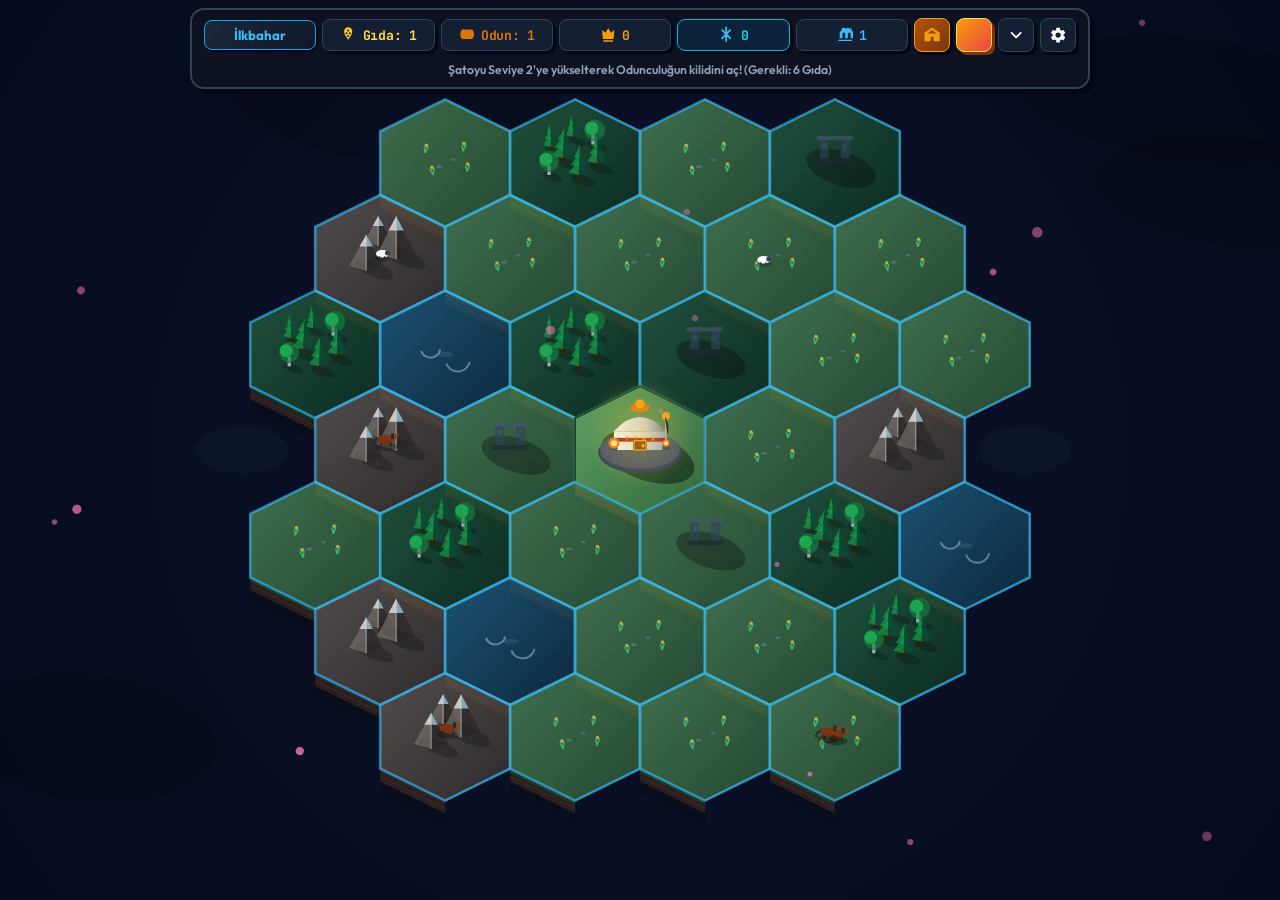
==== commit 1ec3ac33: "chore: Rename game title strictly to Hex Idle across all configs, metadata, and guides" ====
--- a/index.html
+++ b/index.html
@@ -3,12 +3,12 @@
 <head>
   <meta charset="UTF-8" />
   <meta name="viewport" content="width=device-width, initial-scale=1.0, maximum-scale=1.0, user-scalable=no, viewport-fit=cover" />
-  <title>Idle Kingdom Clicker</title>
+  <title>Hex Idle</title>
   
   <!-- PWA & Mobile Web App Meta Tags -->
   <meta name="apple-mobile-web-app-capable" content="yes" />
   <meta name="apple-mobile-web-app-status-bar-style" content="black-translucent" />
-  <meta name="apple-mobile-web-app-title" content="Idle Kingdom" />
+  <meta name="apple-mobile-web-app-title" content="Hex Idle" />
   <meta name="theme-color" content="#161b22" />
   <link rel="manifest" href="manifest.json" />
   <link rel="icon" type="image/svg+xml" href="icon.svg" />
@@ -19,9 +19,158 @@
   <link href="https://fonts.googleapis.com/css2?family=Cinzel:wght@600;700;900&family=JetBrains+Mono:wght@500;700&family=Outfit:wght@400;500;600;700;800&display=swap" rel="stylesheet">
   
   <!-- CSS Styles -->
-  <link rel="stylesheet" href="style.css?v=8" />
+  <link rel="stylesheet" href="style.css?v=9" />
 </head>
 <body>
+  <!-- Inline SVG Icon Sprite (Zero-Emoji Standard) -->
+  <svg xmlns="http://www.w3.org/2000/svg" style="display: none;">
+    <symbol id="icon-spring" viewBox="0 0 24 24">
+      <path d="M12 2C6.5 2 2 6.5 2 12c0 3.5 1.8 6.6 4.6 8.4-.2-1.3-.1-2.7.4-4 1.4-3.5 4.8-5.9 8.6-6.3-1.2 2.6-1.1 5.6.3 8.1 1.2 2.1 3.2 3.5 5.5 3.8 1.6-2.3 2.6-5 2.6-8 0-6.6-5.4-12-12-12z"/>
+    </symbol>
+    <symbol id="icon-summer" viewBox="0 0 24 24">
+      <circle cx="12" cy="12" r="5"/>
+      <path stroke="currentColor" stroke-width="2" stroke-linecap="round" d="M12 1v2m0 18v2M4.22 4.22l1.42 1.42m12.72 12.72l1.42 1.42M1 12h2m18 0h2M4.22 19.78l1.42-1.42M18.36 5.64l1.42-1.42"/>
+    </symbol>
+    <symbol id="icon-autumn" viewBox="0 0 24 24">
+      <path d="M17 8C8 10 5.9 16.17 3.82 21.34l1.89.66.95-2.3c.48.17.98.3 1.34.3C19 20 22 3 22 3c-1 2-8 2.25-13 3.25S2 11.5 2 13.5s1.75 3.75 1.75 3.75C7 8 17 8 17 8z"/>
+    </symbol>
+    <symbol id="icon-winter" viewBox="0 0 24 24">
+      <path stroke="currentColor" stroke-width="2" stroke-linecap="round" d="M12 2v20M2 12h20M4.93 4.93l14.14 14.14M4.93 19.07L19.07 4.93M12 6l-2-2m4 0l-2 2m0 12l-2 2m4 0l-2-2M6 12l-2-2m0 4l2-2m12 0l2-2m0 4l-2-2"/>
+    </symbol>
+    <symbol id="icon-food" viewBox="0 0 24 24">
+      <path d="M12 2c-3.3 0-6 2.7-6 6 0 4.2 3.5 8.2 6 12 2.5-3.8 6-7.8 6-12 0-3.3-2.7-6-6-6zm0 3c.8 0 1.5.7 1.5 1.5S12.8 8 12 8s-1.5-.7-1.5-1.5S11.2 5 12 5zm-2.5 4c.8 0 1.5.7 1.5 1.5S10.3 12 9.5 12 8 11.3 8 10.5 8.7 9 9.5 9zm5 0c.8 0 1.5.7 1.5 1.5s-.7 1.5-1.5 1.5-1.5-.7-1.5-1.5.7-1.5 1.5-1.5zm-2.5 4c.8 0 1.5.7 1.5 1.5s-.7 1.5-1.5 1.5-1.5-.7-1.5-1.5.7-1.5 1.5-1.5z"/>
+    </symbol>
+    <symbol id="icon-wood" viewBox="0 0 24 24">
+      <ellipse cx="6" cy="12" rx="4" ry="7"/>
+      <path d="M6 5h12c2.2 0 4 3.1 4 7s-1.8 7-4 7H6"/>
+      <circle cx="6" cy="12" r="2"/>
+    </symbol>
+    <symbol id="icon-crown" viewBox="0 0 24 24">
+      <path d="M5 19h14a1 1 0 0 0 1-1l1-12-5 4-4-7-4 7-5-4 1 12a1 1 0 0 0 1 1zm0 2h14v2H5z"/>
+    </symbol>
+    <symbol id="icon-tamga" viewBox="0 0 24 24">
+      <path stroke="currentColor" stroke-width="2.5" stroke-linecap="round" stroke-linejoin="round" fill="none" d="M12 2v20M6 6l6 6 6-6M6 18l6-6 6 6"/>
+    </symbol>
+    <symbol id="icon-castle" viewBox="0 0 24 24">
+      <path d="M2 20h20v2H2zm2-2h4v-7l2-2 2 2v7h4v-7l2-2 2 2v7h4v-9l-3-3v-3h-2v2l-3-3-3 3v-2H7v3L4 9z"/>
+    </symbol>
+    <symbol id="icon-otag" viewBox="0 0 24 24">
+      <path d="M12 2L2 9v11h20V9L12 2zm0 3.2L18.5 10H5.5L12 5.2zM10 14h4v6h-4v-6z"/>
+    </symbol>
+    <symbol id="icon-frenzy" viewBox="0 0 24 24">
+      <path d="M11 21h-1l1-7H7.5c-.9 0-1.4-.9-.9-1.6L14 3h1l-1 7h3.5c.9 0 1.4.9.9 1.6L11 21z"/>
+    </symbol>
+    <symbol id="icon-gear" viewBox="0 0 24 24">
+      <path d="M19.14 12.94c.04-.3.06-.61.06-.94 0-.32-.02-.64-.07-.94l2.03-1.58c.18-.14.23-.41.12-.61l-1.92-3.32c-.12-.22-.37-.29-.59-.22l-2.39.96c-.5-.38-1.03-.7-1.62-.94l-.36-2.54c-.04-.24-.24-.41-.48-.41h-3.84c-.24 0-.43.17-.47.41l-.36 2.54c-.59.24-1.13.57-1.62.94l-2.39-.96c-.22-.08-.47 0-.59.22L2.74 8.87c-.12.21-.08.47.12.61l2.03 1.58c-.05.3-.09.63-.09.94s.02.64.07.94l-2.03 1.58c-.18.14-.23.41-.12.61l1.92 3.32c.12.22.37.29.59.22l2.39-.96c.5.38 1.03.7 1.62.94l.36 2.54c.05.24.24.41.48.41h3.84c.24 0 .44-.17.47-.41l.36-2.54c.59-.24 1.13-.56 1.62-.94l2.39.96c.22.08.47 0 .59-.22l1.92-3.32c.12-.22.07-.47-.12-.61l-2.01-1.58zM12 15.6c-1.98 0-3.6-1.62-3.6-3.6s1.62-3.6 3.6-3.6 3.6 1.62 3.6 3.6-1.62 3.6-3.6 3.6z"/>
+    </symbol>
+    <symbol id="icon-chevron-down" viewBox="0 0 24 24">
+      <path stroke="currentColor" stroke-width="2.5" stroke-linecap="round" stroke-linejoin="round" fill="none" d="M6 9l6 6 6-6"/>
+    </symbol>
+    <symbol id="icon-chevron-up" viewBox="0 0 24 24">
+      <path stroke="currentColor" stroke-width="2.5" stroke-linecap="round" stroke-linejoin="round" fill="none" d="M18 15l-6-6-6 6"/>
+    </symbol>
+    <symbol id="icon-flour" viewBox="0 0 24 24">
+      <path d="M16 4h-2.5l-1.5-2-1.5 2H8c-2 0-3 1.5-3 3v12c0 2 1.5 3 3.5 3h7c2 0 3.5-1 3.5-3V7c0-1.5-1-3-3-3zm-4 13c-2 0-3-1.5-3-3s1.5-3 3-3 3 1.5 3 3-1.5 3-3 3z"/>
+    </symbol>
+    <symbol id="icon-plank" viewBox="0 0 24 24">
+      <path d="M3 5h18v4H3zm0 5h18v4H3zm0 5h18v4H3z"/>
+    </symbol>
+    <symbol id="icon-bread" viewBox="0 0 24 24">
+      <path d="M19 7H5c-2.2 0-4 1.8-4 4v5c0 1.7 1.3 3 3 3h16c1.7 0 3-1.3 3-3v-5c0-2.2-1.8-4-4-4zm-11 5c-.6 0-1-.4-1-1s.4-1 1-1 1 .4 1 1-.4 1-1 1zm4 0c-.6 0-1-.4-1-1s.4-1 1-1 1 .4 1 1-.4 1-1 1zm4 0c-.6 0-1-.4-1-1s.4-1 1-1 1 .4 1 1-.4 1-1 1z"/>
+    </symbol>
+    <symbol id="icon-furniture" viewBox="0 0 24 24">
+      <path d="M7 3h10v8H7zm11 9H6c-1.1 0-2 .9-2 2v7h2v-4h12v4h2v-7c0-1.1-.9-2-2-2z"/>
+    </symbol>
+    <symbol id="icon-stone" viewBox="0 0 24 24">
+      <path d="M17.5 4.5l-6-2.5-7 4-2 7 5 7.5 9.5 1 5-6.5-1-8z"/>
+    </symbol>
+    <symbol id="icon-iron" viewBox="0 0 24 24">
+      <path d="M21.7 6.3l-4-4c-.4-.4-1-.4-1.4 0l-3.3 3.3 5.4 5.4 3.3-3.3c.4-.4.4-1 0-1.4zM2.3 20.3l10-10 1.4 1.4-10 10c-.4.4-1 .4-1.4 0l-.01-.01c-.39-.39-.39-1.01.01-1.39z"/>
+    </symbol>
+    <symbol id="icon-obsidian" viewBox="0 0 24 24">
+      <path d="M12 2L4 9l8 13 8-13-8-7zm0 3.2L16.8 9H7.2L12 5.2zM6.5 10.5h11L12 18.8 6.5 10.5z"/>
+    </symbol>
+    <symbol id="icon-mithril" viewBox="0 0 24 24">
+      <path d="M12 2l3.5 6.5L22 12l-6.5 3.5L12 22l-3.5-6.5L2 12l6.5-3.5L12 2z"/>
+    </symbol>
+    <symbol id="icon-quests" viewBox="0 0 24 24">
+      <path d="M19 3H5c-1.1 0-2 .9-2 2v14c0 1.1.9 2 2 2h14c1.1 0 2-.9 2-2V5c0-1.1-.9-2-2-2zm-2 14H7v-2h10v2zm0-4H7v-2h10v2zm0-4H7V7h10v2z"/>
+    </symbol>
+    <symbol id="icon-relics" viewBox="0 0 24 24">
+      <path d="M18 4h-2V2H8v2H6c-1.1 0-2 .9-2 2v2c0 2.2 1.8 4 4 4h.3c.9 2.3 3 4 5.7 4.7V19H10v2h4v-2h-4v-2.3c2.7-.7 4.8-2.4 5.7-4.7H16c2.2 0 4-1.8 4-4V6c0-1.1-.9-2-2-2zM6 8V6h2v4c-1.1 0-2-.9-2-2zm12 0c0 1.1-.9 2-2 2V6h2v2z"/>
+    </symbol>
+    <symbol id="icon-market" viewBox="0 0 24 24">
+      <path d="M12 3v3h7l-3 7h-8L5 6h7V3h-2V1h4v2h-2zm-6 9l2-5H4l2 5zm12 0l2-5h-4l2 5zM4 21h16v2H4zM11 15h2v6h-2z"/>
+    </symbol>
+    <symbol id="icon-layer" viewBox="0 0 24 24">
+      <path d="M12 2L1 21h22L12 2zm0 5l6.5 12h-13L12 7zm-1 5h2v4h-2z"/>
+    </symbol>
+    <symbol id="icon-titles" viewBox="0 0 24 24">
+      <path d="M12 2l3 6 6.5.9-4.7 4.6 1.1 6.5-5.9-3.1-5.9 3.1 1.1-6.5-4.7-4.6 6.5-.9 3-6z"/>
+    </symbol>
+    <symbol id="icon-fire" viewBox="0 0 24 24">
+      <path d="M13.5 2c-.5 2.5-2 4.5-4 6 2 .5 4 2 4 4.5 0 2.5-2 4.5-4.5 4.5S4.5 14.5 4.5 12c0-1.5.5-2.8 1.5-3.8C4 9.5 3 11.5 3 14c0 4.4 3.6 8 8 8s8-3.6 8-8c0-5-3.5-9-5.5-12z"/>
+    </symbol>
+    <symbol id="icon-horn" viewBox="0 0 24 24">
+      <path d="M3 10v4c0 1.1.9 2 2 2h3l5 4V4L8 8H5c-1.1 0-2 .9-2 2zm13.5 2c0-1.8-1-3.3-2.5-4v8c1.5-.7 2.5-2.2 2.5-4z"/>
+    </symbol>
+    <symbol id="icon-rain" viewBox="0 0 24 24">
+      <path d="M19.35 10.04C18.67 6.59 15.64 4 12 4 9.11 4 6.6 5.64 5.35 8.04 2.34 8.36 0 10.91 0 14c0 3.31 2.69 6 6 6h13c2.76 0 5-2.24 5-5 0-2.64-2.05-4.78-4.65-4.96zM9 14l-2 4h2l2-4H9zm6 0l-2 4h2l2-4h-2z"/>
+    </symbol>
+    <symbol id="icon-shaman" viewBox="0 0 24 24">
+      <circle cx="12" cy="12" r="8"/>
+      <path stroke="currentColor" stroke-width="2" fill="none" d="M12 2v20M2 12h20M5 5l14 14M5 19L19 5"/>
+    </symbol>
+    <symbol id="icon-sword" viewBox="0 0 24 24">
+      <path d="M6.92 5L5 6.92l5.5 5.5L4 18.92 5.08 20 11.5 13.58l5.5 5.5L18.92 17.16l-5.5-5.5 5.5-5.5L17.08 4.24 11.5 9.74 6.92 5z"/>
+    </symbol>
+    <symbol id="icon-shield" viewBox="0 0 24 24">
+      <path d="M12 2L4 5v6.09c0 5.05 3.41 9.76 8 10.91 4.59-1.15 8-5.86 8-10.91V5l-8-3z"/>
+    </symbol>
+    <symbol id="icon-road" viewBox="0 0 24 24">
+      <path d="M18.1 3H5.9L3 21h18l-2.9-18zM11 6h2v3h-2V6zm0 6h2v3h-2v-3zm0 6h2v3h-2v-3z"/>
+    </symbol>
+    <symbol id="icon-caravan" viewBox="0 0 24 24">
+      <path d="M20 8h-3V6c0-1.1-.9-2-2-2H9C7.9 4 7 4.9 7 6v2H4c-1.1 0-2 .9-2 2v8c0 1.1.9 2 2 2h1c0 1.7 1.3 3 3 3s3-1.3 3-3h6c0 1.7 1.3 3 3 3s3-1.3 3-3h1c1.1 0 2-.9 2-2v-8c0-1.1-.9-2-2-2zm-12 13c-.6 0-1-.4-1-1s.4-1 1-1 1 .4 1 1-.4 1-1 1zm12 0c-.6 0-1-.4-1-1s.4-1 1-1 1 .4 1 1-.4 1-1 1z"/>
+    </symbol>
+    <symbol id="icon-temple" viewBox="0 0 24 24">
+      <path d="M12 2L2 7v2h20V7L12 2zm-8 8h3v9H4zm6 0h4v9h-4zm7 0h3v9h-3zm-11 10h16v2H2z"/>
+    </symbol>
+    <symbol id="icon-dice" viewBox="0 0 24 24">
+      <rect x="3" y="3" width="18" height="18" rx="3" ry="3"/>
+      <circle cx="8" cy="8" r="1.5" fill="#0d1321"/>
+      <circle cx="16" cy="8" r="1.5" fill="#0d1321"/>
+      <circle cx="12" cy="12" r="1.5" fill="#0d1321"/>
+      <circle cx="8" cy="16" r="1.5" fill="#0d1321"/>
+      <circle cx="16" cy="16" r="1.5" fill="#0d1321"/>
+    </symbol>
+    <symbol id="icon-worker" viewBox="0 0 24 24">
+      <path d="M12 2c-2.2 0-4 1.8-4 4 0 1.5.8 2.8 2 3.5V11H6c-1.1 0-2 .9-2 2v7h16v-7c0-1.1-.9-2-2-2h-4V9.5c1.2-.7 2-2 2-3.5 0-2.2-1.8-4-4-4zm0 2c1.1 0 2 .9 2 2s-.9 2-2 2-2-.9-2-2 .9-2 2-2z"/>
+    </symbol>
+    <symbol id="icon-volume-on" viewBox="0 0 24 24">
+      <path d="M3 9v6h4l5 5V4L7 9H3zm13.5 3c0-1.8-1-3.3-2.5-4v8c1.5-.7 2.5-2.2 2.5-4zM14 3.2v2.1c3.4 1 6 4.1 6 7.7s-2.6 6.7-6 7.7v2.1c4.6-1 8-5.1 8-9.8s-3.4-8.8-8-9.8z"/>
+    </symbol>
+    <symbol id="icon-volume-off" viewBox="0 0 24 24">
+      <path d="M16.5 12c0-1.8-1-3.3-2.5-4v2.2l2.4 2.4c.1-.2.1-.4.1-.6zM19 12c0 1.4-.4 2.7-1.1 3.8l1.5 1.5C20.4 15.7 21 13.9 21 12c0-4.7-3.4-8.8-8-9.8v2.1c3.4 1 6 4.1 6 7.7zm-15.3-9L2.3 4.4 7.9 10H3v4h4l5 5v-6.9l4.3 4.3c-.7.5-1.5.9-2.3 1.1v2.1c1.4-.3 2.6-.9 3.7-1.8l2 2 1.4-1.4L3.7 3zM12 4L9.9 6.1 12 8.2V4z"/>
+    </symbol>
+    <symbol id="icon-globe" viewBox="0 0 24 24">
+      <circle cx="12" cy="12" r="10"/>
+      <path stroke="currentColor" stroke-width="1.5" fill="none" d="M2 12h20M12 2a15.3 15.3 0 0 1 4 10 15.3 15.3 0 0 1-4 10 15.3 15.3 0 0 1-4-10 15.3 15.3 0 0 1 4-10z"/>
+    </symbol>
+    <symbol id="icon-stats" viewBox="0 0 24 24">
+      <path d="M4 19h16v2H2V3h2v16zm4-8h3v6H8v-6zm5-5h3v11h-3V6zm5 8h3v3h-3v-3z"/>
+    </symbol>
+    <symbol id="icon-sparkles" viewBox="0 0 24 24">
+      <path d="M12 2l2.4 7.6L22 12l-7.6 2.4L12 22l-2.4-7.6L2 12l7.6-2.4L12 2zm-7 13l1.2 3.8L10 20l-3.8 1.2L5 25l-1.2-3.8L0 20l3.8-1.2L5 15z"/>
+    </symbol>
+    <symbol id="icon-hammer" viewBox="0 0 24 24">
+      <path d="M2 19.6l7.4-7.4 1.4 1.4-7.4 7.4zm19.6-13l-4.2-4.2c-.4-.4-1-.4-1.4 0l-2.8 2.8 5.6 5.6 2.8-2.8c.4-.4.4-1 0-1.4z"/>
+    </symbol>
+    <symbol id="icon-axe" viewBox="0 0 24 24">
+      <path d="M12 2L4 7v6c0 3 2 6 4 8l4 1 4-1c2-2 4-5 4-8V7l-8-5z"/>
+    </symbol>
+  </svg>
+
   <div id="game-container">
     <!-- 3D Isometric Canvas -->
     <canvas id="game-canvas"></canvas>
@@ -30,77 +179,83 @@
     <header id="top-bar">
       <div class="top-row">
         <div class="chip season-chip" id="chip-season" title="Dinamik Bozkır Mevsimi">
-          <span class="chip-icon" id="season-icon">🌸</span>
+          <span class="chip-icon" id="season-icon"><svg class="svg-icon svg-icon-green"><use href="#icon-spring"/></svg></span>
           <span class="chip-label" id="season-label">İlkbahar</span>
         </div>
         <div class="chip food-chip" id="chip-food">
-          <span class="chip-icon">🥡</span>
+          <span class="chip-icon"><svg class="svg-icon svg-icon-yellow"><use href="#icon-food"/></svg></span>
           <span class="chip-label" id="food-label">Gıda: 1</span>
         </div>
         <div class="chip wood-chip" id="chip-wood">
-          <span class="chip-icon">🪵</span>
+          <span class="chip-icon"><svg class="svg-icon svg-icon-wood"><use href="#icon-wood"/></svg></span>
           <span class="chip-label" id="wood-label">Odun: 0</span>
         </div>
         <div class="chip crown-chip" id="chip-crown">
-          <span class="chip-icon">👑</span>
+          <span class="chip-icon"><svg class="svg-icon svg-icon-gold"><use href="#icon-crown"/></svg></span>
           <span class="chip-label" id="crown-label">0</span>
         </div>
         <div class="chip tamga-chip" id="chip-tamga" title="Göktürk Damgası / Ata Ruhları">
-          <span class="chip-icon">𐰋</span>
+          <span class="chip-icon"><svg class="svg-icon svg-icon-cyan"><use href="#icon-tamga"/></svg></span>
           <span class="chip-label" id="tamga-label">0</span>
         </div>
         <div class="chip land-chip" id="chip-land">
-          <span class="chip-icon">🏰</span>
+          <span class="chip-icon"><svg class="svg-icon svg-icon-cyan"><use href="#icon-castle"/></svg></span>
           <span class="chip-label" id="land-label">1</span>
         </div>
-        <button id="btn-layer" class="icon-btn layer-btn" title="🌍 Yeryüzü / 🌋 Ergenekon Yeraltı">🌍</button>
-        <button id="btn-migration" class="icon-btn migration-btn" title="🐎 Büyük Bozkır Göçü & Töre Ağacı">🐎<span id="migration-badge" class="badge hidden">!</span></button>
-        <button id="btn-quests" class="icon-btn quest-btn" title="📜 Kraliyet Fermanları">📜<span id="quest-badge" class="badge hidden">!</span></button>
-        <button id="btn-relics" class="icon-btn relic-btn" title="🏺 Kadim Eserler">🏺</button>
-        <button id="btn-frenzy" class="icon-btn frenzy-btn" title="10x Çılgınlık & 10 Dk Hediye">⚡</button>
-        <button id="btn-toggle-drawer" class="icon-btn" title="Envanter Çekmecesi">▼</button>
-        <button id="btn-settings" class="icon-btn" title="Ayarlar & İstatistikler">⚙️</button>
+        <button id="btn-otag" class="icon-btn otag-btn" title="Hakan Otağı (Göç, Fermanlar, Eserler, Pazar, Unvanlar)">
+          <svg class="svg-icon svg-icon-gold"><use href="#icon-otag"/></svg>
+          <span id="otag-badge" class="badge hidden">!</span>
+        </button>
+        <button id="btn-frenzy" class="icon-btn frenzy-btn" title="10x Çılgınlık & Anında Üretim">
+          <svg class="svg-icon svg-icon-yellow"><use href="#icon-frenzy"/></svg>
+        </button>
+        <button id="btn-toggle-drawer" class="icon-btn" title="Envanter Çekmecesi">
+          <svg class="svg-icon"><use href="#icon-chevron-down"/></svg>
+        </button>
+        <button id="btn-settings" class="icon-btn" title="Ayarlar & İstatistikler">
+          <svg class="svg-icon"><use href="#icon-gear"/></svg>
+        </button>
       </div>
 
       <!-- Expandable Secondary Resources Drawer -->
       <div id="drawer-row" class="drawer-row hidden">
         <div class="chip flour-chip" id="chip-flour">
-          <span class="chip-icon">🌾</span>
+          <span class="chip-icon"><svg class="svg-icon svg-icon-yellow"><use href="#icon-flour"/></svg></span>
           <span class="chip-label" id="flour-label">Un: 0</span>
         </div>
         <div class="chip plank-chip" id="chip-plank">
-          <span class="chip-icon">🪵</span>
+          <span class="chip-icon"><svg class="svg-icon svg-icon-wood"><use href="#icon-plank"/></svg></span>
           <span class="chip-label" id="plank-label">Kereste: 0</span>
         </div>
         <div class="chip bread-chip" id="chip-bread">
-          <span class="chip-icon">🍞</span>
+          <span class="chip-icon"><svg class="svg-icon svg-icon-yellow"><use href="#icon-bread"/></svg></span>
           <span class="chip-label" id="bread-label">Ekmek: 0</span>
         </div>
         <div class="chip furniture-chip" id="chip-furniture">
-          <span class="chip-icon">🪑</span>
+          <span class="chip-icon"><svg class="svg-icon svg-icon-cyan"><use href="#icon-furniture"/></svg></span>
           <span class="chip-label" id="furniture-label">Mobilya: 0</span>
         </div>
         <div class="chip stone-chip" id="chip-stone">
-          <span class="chip-icon">🪨</span>
+          <span class="chip-icon"><svg class="svg-icon svg-icon-silver"><use href="#icon-stone"/></svg></span>
           <span class="chip-label" id="stone-label">Taş: 0</span>
         </div>
         <div class="chip iron-chip" id="chip-iron">
-          <span class="chip-icon">⛏️</span>
+          <span class="chip-icon"><svg class="svg-icon svg-icon-cyan"><use href="#icon-iron"/></svg></span>
           <span class="chip-label" id="iron-label">Demir: 0</span>
         </div>
         <div class="chip obsidian-chip" id="chip-obsidian">
-          <span class="chip-icon">🔮</span>
+          <span class="chip-icon"><svg class="svg-icon svg-icon-purple"><use href="#icon-obsidian"/></svg></span>
           <span class="chip-label" id="obsidian-label">Obsidiyen: 0</span>
         </div>
         <div class="chip mithril-chip" id="chip-mithril">
-          <span class="chip-icon">💠</span>
+          <span class="chip-icon"><svg class="svg-icon svg-icon-cyan"><use href="#icon-mithril"/></svg></span>
           <span class="chip-label" id="mithril-label">Mithril: 0</span>
         </div>
       </div>
 
       <!-- Dynamic Quest / Hint Bar -->
       <div id="hint-bar">
-        <span id="hint-label">Şatoyu Seviye 2'ye yükselterek Odunculuğun kilidini aç! (Gerekli: 6 🥡)</span>
+        <span id="hint-label">Şatoyu Seviye 2'ye yükselterek Odunculuğun kilidini aç!</span>
       </div>
     </header>
 
@@ -122,25 +277,25 @@
     <div id="modal-backdrop" class="hidden">
       <div id="settings-modal" class="modal-card hidden">
         <div class="modal-header">
-          <h2 id="settings-title">⚙️ Ayarlar & Krallık Yönetimi</h2>
+          <h2 id="settings-title"><svg class="svg-icon"><use href="#icon-gear"/></svg> Ayarlar & Krallık Yönetimi</h2>
           <button id="btn-close-settings" class="close-btn">✕</button>
         </div>
 
         <div class="tab-buttons-row">
-          <button id="tab-btn-general" class="tab-btn active">🌐 Genel</button>
-          <button id="tab-btn-stats" class="tab-btn">📊 İstatistikler</button>
-          <button id="tab-btn-prestige" class="tab-btn">👑 Prestij</button>
-          <button id="tab-btn-talents" class="tab-btn">⚡ Yetenekler</button>
+          <button id="tab-btn-general" class="tab-btn active"><svg class="svg-icon"><use href="#icon-globe"/></svg> Genel</button>
+          <button id="tab-btn-stats" class="tab-btn"><svg class="svg-icon"><use href="#icon-stats"/></svg> İstatistikler</button>
+          <button id="tab-btn-prestige" class="tab-btn"><svg class="svg-icon svg-icon-gold"><use href="#icon-crown"/></svg> Prestij</button>
+          <button id="tab-btn-talents" class="tab-btn"><svg class="svg-icon svg-icon-yellow"><use href="#icon-frenzy"/></svg> Yetenekler</button>
         </div>
 
         <!-- Tab 1: General & Sound -->
         <div id="tab-general" class="tab-pane active">
           <label class="section-label" id="lbl-lang-select">Dil Seçimi / Language:</label>
           <div class="lang-grid">
-            <button class="btn-lang" data-lang="tr">🇹🇷 TR</button>
-            <button class="btn-lang" data-lang="en">🇬🇧 EN</button>
-            <button class="btn-lang" data-lang="es">🇪🇸 ES</button>
-            <button class="btn-lang" data-lang="de">🇩🇪 DE</button>
+            <button class="btn-lang" data-lang="tr">TR</button>
+            <button class="btn-lang" data-lang="en">EN</button>
+            <button class="btn-lang" data-lang="es">ES</button>
+            <button class="btn-lang" data-lang="de">DE</button>
           </div>
 
           <hr class="modal-divider" />
@@ -148,7 +303,7 @@
           <label class="section-label" id="lbl-audio-sfx">Ses Efektleri (SFX):</label>
           <div class="audio-control-row">
             <input type="range" id="volume-slider" min="0" max="1" step="0.05" value="0.8" />
-            <button id="btn-mute-toggle" class="btn-secondary">🔊 Açık</button>
+            <button id="btn-mute-toggle" class="btn-secondary"><svg class="svg-icon"><use href="#icon-volume-on"/></svg> Açık</button>
           </div>
         </div>
 
@@ -175,45 +330,45 @@
             Krallığını sıfırlayarak kalıcı Kraliyet Taçları kazan. Her taç üretimi ve taşımayı kalıcı olarak %5 hızlandırır!
           </p>
           <div class="prestige-box">
-            <div class="prestige-row"><span id="lbl-curr-crowns">Mevcut Taçlar</span>: <b id="val-curr-crowns" class="text-gold">0 👑 (+%0)</b></div>
-            <div class="prestige-row"><span id="lbl-earn-crowns">Sıfırlanınca Kazanılacak Taç</span>: <b id="val-earn-crowns" class="text-green">+0 👑</b></div>
-          </div>
-          <button id="btn-do-prestige" class="btn-primary prestige-btn">👑 Krallığı Sıfırla & Yeniden Doğur</button>
-        </div>
-
-        <!-- Tab 4: Talent Tree (Yetenek Ağacı) -->
+            <div class="prestige-row"><span id="lbl-curr-crowns">Mevcut Taçlar</span>: <b id="val-curr-crowns" class="text-gold">0 Taç (+%0)</b></div>
+            <div class="prestige-row"><span id="lbl-earn-crowns">Sıfırlanınca Kazanılacak Taç</span>: <b id="val-earn-crowns" class="text-green">+0 Taç</b></div>
+          </div>
+          <button id="btn-do-prestige" class="btn-primary prestige-btn"><svg class="svg-icon svg-icon-gold"><use href="#icon-crown"/></svg> Krallığı Sıfırla & Yeniden Doğur</button>
+        </div>
+
+        <!-- Tab 4: Talents -->
         <div id="tab-talents" class="tab-pane hidden">
-          <div class="talent-crown-header">
-            <span class="text-gold" style="font-weight:700;font-size:0.95rem">👑 Harcanabilir Taç: <b id="talent-crown-val">0</b></span>
+          <div class="talents-header">
+            <span class="text-gold" style="font-weight:700;font-size:0.95rem"><svg class="svg-icon svg-icon-gold"><use href="#icon-crown"/></svg> Harcanabilir Taç: <b id="talent-crown-val">0</b></span>
           </div>
           <div class="talents-grid">
             <div class="talent-card" id="talent-worker">
               <div class="talent-info">
-                <h4>⚡ Hızlı İşçiler (<span id="lvl-talent-worker">0</span>/5)</h4>
-                <p>İşçi taşıma hızı +%25/sv.</p>
-              </div>
-              <button class="btn-talent-up" onclick="buyTalent('workerSpeed')">⬆️ <span id="cost-talent-worker">2</span> 👑</button>
+                <h4><svg class="svg-icon svg-icon-yellow"><use href="#icon-frenzy"/></svg> Hızlı İşçiler (<span id="lvl-talent-worker">0</span>/5)</h4>
+                <p>İşçilerin taşıma hızı +%10/sv.</p>
+              </div>
+              <button class="btn-talent-up" onclick="buyTalent('workerSpeed')"><span id="cost-talent-worker">2</span> Taç</button>
             </div>
             <div class="talent-card" id="talent-boost">
               <div class="talent-info">
-                <h4>✨ Verimli Krallık (<span id="lvl-talent-boost">0</span>/5)</h4>
-                <p>Tüm üretime +%10 hız/sv.</p>
-              </div>
-              <button class="btn-talent-up" onclick="buyTalent('boostAll')">⬆️ <span id="cost-talent-boost">3</span> 👑</button>
+                <h4><svg class="svg-icon svg-icon-gold"><use href="#icon-sparkles"/></svg> Verimli Krallık (<span id="lvl-talent-boost">0</span>/5)</h4>
+                <p>Tüm üretim hızlarına +%5/sv.</p>
+              </div>
+              <button class="btn-talent-up" onclick="buyTalent('boostAll')"><span id="cost-talent-boost">3</span> Taç</button>
             </div>
             <div class="talent-card" id="talent-treasure">
               <div class="talent-info">
-                <h4>🎁 Hazine Avcısı (<span id="lvl-talent-treasure">0</span>/5)</h4>
+                <h4><svg class="svg-icon svg-icon-gold"><use href="#icon-relics"/></svg> Hazine Avcısı (<span id="lvl-talent-treasure">0</span>/5)</h4>
                 <p>Sandıklar %30 daha sık çıkar.</p>
               </div>
-              <button class="btn-talent-up" onclick="buyTalent('treasureHunter')">⬆️ <span id="cost-talent-treasure">2</span> 👑</button>
+              <button class="btn-talent-up" onclick="buyTalent('treasureHunter')"><span id="cost-talent-treasure">2</span> Taç</button>
             </div>
             <div class="talent-card" id="talent-conquest">
               <div class="talent-info">
-                <h4>🏰 Fetih Ustası (<span id="lvl-talent-conquest">0</span>/5)</h4>
+                <h4><svg class="svg-icon svg-icon-cyan"><use href="#icon-castle"/></svg> Fetih Ustası (<span id="lvl-talent-conquest">0</span>/5)</h4>
                 <p>Arsa maliyeti -%8/sv.</p>
               </div>
-              <button class="btn-talent-up" onclick="buyTalent('conquestMaster')">⬆️ <span id="cost-talent-conquest">3</span> 👑</button>
+              <button class="btn-talent-up" onclick="buyTalent('conquestMaster')"><span id="cost-talent-conquest">3</span> Taç</button>
             </div>
           </div>
         </div>
@@ -221,7 +376,7 @@
 
       <!-- Prestige Confirm Dialog -->
       <div id="prestige-confirm-modal" class="modal-card modal-small hidden">
-        <h3 id="lbl-prestige-confirm-title" class="text-gold">⚠️ Krallığı Sıfırlamak İstediğinden Emin Misin?</h3>
+        <h3 id="lbl-prestige-confirm-title" class="text-gold"><svg class="svg-icon svg-icon-gold"><use href="#icon-crown"/></svg> Krallığı Sıfırlamak İstediğinden Emin Misin?</h3>
         <p id="lbl-prestige-confirm-desc" class="modal-desc">
           Harita, binalar ve mevcut kaynakların sıfırlanacak. Karşılığında +X Kraliyet Tacı kazanacaksın!
         </p>
@@ -233,99 +388,264 @@
 
       <!-- 8-Hour Offline Gains Modal -->
       <div id="offline-modal" class="modal-card modal-small hidden">
-        <h2 id="lbl-offline-title" class="text-gold">👑 Krallığına Hoş Geldin!</h2>
+        <h2 id="lbl-offline-title" class="text-gold"><svg class="svg-icon svg-icon-gold"><use href="#icon-crown"/></svg> Krallığına Hoş Geldin!</h2>
         <p id="lbl-offline-desc" class="modal-desc">
           Sen yokken krallığın çalışmaya devam etti (0 dk boyunca):
         </p>
         <div class="offline-gains-grid">
-          <div class="gain-item text-yellow" id="gain-food">+0.0 🥡 Gıda</div>
-          <div class="gain-item text-wood" id="gain-wood">+0.0 🪵 Odun</div>
-          <div class="gain-item text-flour" id="gain-flour">+0.0 🌾 Un</div>
-          <div class="gain-item text-plank" id="gain-plank">+0.0 🪵 Kereste</div>
-          <div class="gain-item text-bread" id="gain-bread">+0.0 🍞 Ekmek</div>
-          <div class="gain-item text-furniture" id="gain-furniture">+0.0 🪑 Mobilya</div>
-          <div class="gain-item text-stone" id="gain-stone">+0.0 🪨 Taş</div>
-          <div class="gain-item text-iron" id="gain-iron">+0.0 ⛏️ Demir</div>
+          <div class="gain-item text-yellow" id="gain-food"><svg class="svg-icon svg-icon-yellow"><use href="#icon-food"/></svg> +0.0 Gıda</div>
+          <div class="gain-item text-wood" id="gain-wood"><svg class="svg-icon svg-icon-wood"><use href="#icon-wood"/></svg> +0.0 Odun</div>
+          <div class="gain-item text-flour" id="gain-flour"><svg class="svg-icon svg-icon-yellow"><use href="#icon-flour"/></svg> +0.0 Un</div>
+          <div class="gain-item text-plank" id="gain-plank"><svg class="svg-icon svg-icon-wood"><use href="#icon-plank"/></svg> +0.0 Kereste</div>
+          <div class="gain-item text-bread" id="gain-bread"><svg class="svg-icon svg-icon-yellow"><use href="#icon-bread"/></svg> +0.0 Ekmek</div>
+          <div class="gain-item text-furniture" id="gain-furniture"><svg class="svg-icon svg-icon-cyan"><use href="#icon-furniture"/></svg> +0.0 Mobilya</div>
+          <div class="gain-item text-stone" id="gain-stone"><svg class="svg-icon svg-icon-silver"><use href="#icon-stone"/></svg> +0.0 Taş</div>
+          <div class="gain-item text-iron" id="gain-iron"><svg class="svg-icon svg-icon-cyan"><use href="#icon-iron"/></svg> +0.0 Demir</div>
         </div>
         <div class="dialog-button-row">
           <button id="btn-claim-offline" class="btn-secondary">Tümünü Al</button>
-          <button id="btn-claim-3x" class="btn-primary">📺 3x Al (Bonus)</button>
-        </div>
-      </div>
-
-      <!-- 3-Tier Quests & Decrees Modal -->
-      <div id="quest-modal" class="modal-card hidden">
+          <button id="btn-claim-3x" class="btn-primary">3x Bonus Al</button>
+        </div>
+      </div>
+
+      <!-- ======================================================= -->
+      <!-- HAKAN OTAĞI & KRALLIK YÖNETİM MERKEZİ (UNIFIED OTAĞ MODAL) -->
+      <!-- ======================================================= -->
+      <div id="otag-modal" class="modal-card hidden">
         <div class="modal-header">
-          <h2 id="quest-title">📜 Kraliyet Fermanları & Görevler</h2>
-          <button id="btn-close-quests" class="close-btn">✕</button>
-        </div>
-        <div class="quests-container">
-          <!-- Fast Quest (Tier 1) -->
-          <div class="quest-card quest-fast" id="card-quest-fast">
-            <div class="quest-header">
-              <span class="quest-tag tag-fast">⚡ Hızlı Ferman</span>
-              <span class="quest-reward" id="reward-quest-fast">+20 🪵 Odun</span>
-            </div>
-            <p class="quest-desc" id="desc-quest-fast">20 Odun Topla</p>
-            <div class="quest-progress-bg">
-              <div class="quest-progress-bar" id="bar-quest-fast" style="width: 0%"></div>
-            </div>
-            <div class="quest-action-row">
-              <span class="quest-count" id="count-quest-fast">0 / 20</span>
-              <button class="btn-primary btn-claim-quest" id="btn-claim-fast" disabled>Ödülü Al</button>
-            </div>
-          </div>
-
-          <!-- Strategic Quest (Tier 2) -->
-          <div class="quest-card quest-strategic" id="card-quest-strat">
-            <div class="quest-header">
-              <span class="quest-tag tag-strat">🏰 Krallık Fermanı</span>
-              <span class="quest-reward" id="reward-quest-strat">+15 🪨 Taş + 1 👑</span>
-            </div>
-            <p class="quest-desc" id="desc-quest-strat">Bir Taş Ocağını 2. Seviyeye Yükselt</p>
-            <div class="quest-progress-bg">
-              <div class="quest-progress-bar" id="bar-quest-strat" style="width: 0%"></div>
-            </div>
-            <div class="quest-action-row">
-              <span class="quest-count" id="count-quest-strat">0 / 1</span>
-              <button class="btn-primary btn-claim-quest" id="btn-claim-strat" disabled>Ödülü Al</button>
-            </div>
-          </div>
-
-          <!-- Epic Quest (Tier 3) -->
-          <div class="quest-card quest-epic" id="card-quest-epic">
-            <div class="quest-header">
-              <span class="quest-tag tag-epic">👑 Epik Hükümdar Fermanı</span>
-              <span class="quest-reward" id="reward-quest-epic">+3 👑 Taç + Kadim Eser</span>
-            </div>
-            <p class="quest-desc" id="desc-quest-epic">Şatoyu 3. Seviyeye Yükselt ve 8 Toprak Fethet</p>
-            <div class="quest-progress-bg">
-              <div class="quest-progress-bar" id="bar-quest-epic" style="width: 0%"></div>
-            </div>
-            <div class="quest-action-row">
-              <span class="quest-count" id="count-quest-epic">0 / 8</span>
-              <button class="btn-primary btn-claim-quest" id="btn-claim-epic" disabled>Ödülü Al</button>
-            </div>
-          </div>
-        </div>
-      </div>
-
-      <!-- Kadim Eserler (Relics) Modal -->
-      <div id="relics-modal" class="modal-card hidden">
-        <div class="modal-header">
-          <h2>🏺 Kadim Bozkır & Göktürk Eserleri</h2>
-          <button id="btn-close-relics" class="close-btn">✕</button>
-        </div>
-        <p class="modal-desc">Zindan ve keşiflerden kazanılan kalıcı krallık eserleri:</p>
-        <div class="relics-grid" id="relics-grid">
-          <!-- Populated dynamically via JS -->
+          <h2 id="otag-title"><svg class="svg-icon svg-icon-gold"><use href="#icon-otag"/></svg> Hakan Otağı & Krallık Divanı</h2>
+          <button id="btn-close-otag" class="close-btn">✕</button>
+        </div>
+
+        <!-- Sekmeler -->
+        <div class="tab-buttons-row otag-tabs">
+          <button id="tab-btn-migration" class="tab-btn active"><svg class="svg-icon svg-icon-cyan"><use href="#icon-tamga"/></svg> Göç & Töre</button>
+          <button id="tab-btn-quests" class="tab-btn"><svg class="svg-icon svg-icon-gold"><use href="#icon-quests"/></svg> Fermanlar<span id="tab-quest-badge" class="badge hidden">!</span></button>
+          <button id="tab-btn-relics" class="tab-btn"><svg class="svg-icon svg-icon-cyan"><use href="#icon-relics"/></svg> Kadim Eserler</button>
+          <button id="tab-btn-market" class="tab-btn"><svg class="svg-icon svg-icon-gold"><use href="#icon-market"/></svg> Pazar Yeri</button>
+          <button id="tab-btn-layer" class="tab-btn"><svg class="svg-icon svg-icon-fire"><use href="#icon-layer"/></svg> Ergenekon</button>
+          <button id="tab-btn-titles" class="tab-btn"><svg class="svg-icon svg-icon-gold"><use href="#icon-titles"/></svg> Unvanlar</button>
+        </div>
+
+        <!-- Sekme 1: Büyük Bozkır Göçü & Töre Ağacı -->
+        <div id="pane-migration" class="tab-pane active">
+          <p class="modal-desc">
+            Bozkır toprakları tükendiğinde Kağan kavmini toplar ve daha verimli yeni topraklara göç eder. Tüm binalar sıfırlanır, karşılığında <b>Göktürk Damgası</b> kazanılır.
+          </p>
+          <div class="migration-summary-box">
+            <div class="migration-stat"><span class="text-muted">Ata Ruhları (Damga):</span> <b id="val-curr-tamgas" class="text-cyan">0</b></div>
+            <div class="migration-stat"><span class="text-muted">Göç Edilirse Kazanılacak:</span> <b id="val-earn-tamgas" class="text-gold">+0</b></div>
+            <button id="btn-execute-migration" class="btn-primary migration-action-btn"><svg class="svg-icon"><use href="#icon-horn"/></svg> Kutlu Göç Borusunu Çal & Göç Et</button>
+          </div>
+
+          <div class="tore-branches-container">
+            <!-- 1. Gök Tengri Kolu -->
+            <div class="tore-branch branch-tengri">
+              <h4 class="branch-title"><svg class="svg-icon svg-icon-cyan"><use href="#icon-shaman"/></svg> Gök Tengri Kolu (Kutsama & Doğa)</h4>
+              <div class="tore-skills-grid">
+                <div class="tore-card" id="tore-rain">
+                  <div class="tore-card-info">
+                    <b><svg class="svg-icon svg-icon-cyan"><use href="#icon-rain"/></svg> Kutlu Yağmur (<span id="lvl-tore-rain">0</span>/5)</b>
+                    <p>Mevsim & hava olaylarında üretim hızı +%30/sv.</p>
+                  </div>
+                  <button class="btn-tore-up" onclick="buyToreTalent('gokTengri', 'rainBlessing')"><span id="cost-tore-rain">1</span> Damga</button>
+                </div>
+                <div class="tore-card" id="tore-shaman">
+                  <div class="tore-card-info">
+                    <b><svg class="svg-icon svg-icon-purple"><use href="#icon-shaman"/></svg> Şaman Aurası (<span id="lvl-tore-shaman">0</span>/5)</b>
+                    <p>Şaman kutsama süresi +%40, etkisi +%25/sv.</p>
+                  </div>
+                  <button class="btn-tore-up" onclick="buyToreTalent('gokTengri', 'shamanAura')"><span id="cost-tore-shaman">2</span> Damga</button>
+                </div>
+              </div>
+            </div>
+
+            <!-- 2. Kül Tigin Kolu -->
+            <div class="tore-branch branch-kultigin">
+              <h4 class="branch-title"><svg class="svg-icon svg-icon-red"><use href="#icon-sword"/></svg> Kül Tigin Kolu (Savaş & Savunma)</h4>
+              <div class="tore-skills-grid">
+                <div class="tore-card" id="tore-conquest">
+                  <div class="tore-card-info">
+                    <b><svg class="svg-icon svg-icon-red"><use href="#icon-sword"/></svg> Alp Yüreği (<span id="lvl-tore-conquest">0</span>/5)</b>
+                    <p>Karo fetih maliyeti ve süresi -%15/sv.</p>
+                  </div>
+                  <button class="btn-tore-up" onclick="buyToreTalent('kulTigin', 'braveHeart')"><span id="cost-tore-conquest">1</span> Damga</button>
+                </div>
+                <div class="tore-card" id="tore-defense">
+                  <div class="tore-card-info">
+                    <b><svg class="svg-icon svg-icon-cyan"><use href="#icon-shield"/></svg> Çelik Korgan (<span id="lvl-tore-defense">0</span>/5)</b>
+                    <p>Gece baskını savuşturma şansı +%20/sv.</p>
+                  </div>
+                  <button class="btn-tore-up" onclick="buyToreTalent('kulTigin', 'steelKorgan')"><span id="cost-tore-defense">2</span> Damga</button>
+                </div>
+              </div>
+            </div>
+
+            <!-- 3. Tonyukuk Kolu -->
+            <div class="tore-branch branch-tonyukuk">
+              <h4 class="branch-title"><svg class="svg-icon svg-icon-gold"><use href="#icon-quests"/></svg> Tonyukuk Kolu (İdare & Ticaret)</h4>
+              <div class="tore-skills-grid">
+                <div class="tore-card" id="tore-silk">
+                  <div class="tore-card-info">
+                    <b><svg class="svg-icon svg-icon-gold"><use href="#icon-market"/></svg> İpek Yolu Ağı (<span id="lvl-tore-silk">0</span>/5)</b>
+                    <p>Kervan takas ödülleri +%40/sv.</p>
+                  </div>
+                  <button class="btn-tore-up" onclick="buyToreTalent('tonyukuk', 'silkNetwork')"><span id="cost-tore-silk">1</span> Damga</button>
+                </div>
+                <div class="tore-card" id="tore-roads">
+                  <div class="tore-card-info">
+                    <b><svg class="svg-icon svg-icon-silver"><use href="#icon-road"/></svg> Taş Kervan Yolu (<span id="lvl-tore-roads">0</span>/5)</b>
+                    <p>Binalar arası yol sinerji bonusu +%10/sv.</p>
+                  </div>
+                  <button class="btn-tore-up" onclick="buyToreTalent('tonyukuk', 'pavedRoads')"><span id="cost-tore-roads">2</span> Damga</button>
+                </div>
+              </div>
+            </div>
+          </div>
+        </div>
+
+        <!-- Sekme 2: Kraliyet Fermanları & Görevler -->
+        <div id="pane-quests" class="tab-pane hidden">
+          <div class="quests-container">
+            <!-- Fast Quest (Tier 1) -->
+            <div class="quest-card quest-fast" id="card-quest-fast">
+              <div class="quest-header">
+                <span class="quest-tag tag-fast"><svg class="svg-icon svg-icon-yellow"><use href="#icon-frenzy"/></svg> Hızlı Ferman</span>
+                <span class="quest-reward" id="reward-quest-fast">+20 Odun</span>
+              </div>
+              <p class="quest-desc" id="desc-quest-fast">20 Odun Topla</p>
+              <div class="quest-progress-bg">
+                <div class="quest-progress-bar" id="bar-quest-fast" style="width: 0%"></div>
+              </div>
+              <div class="quest-action-row">
+                <span class="quest-count" id="count-quest-fast">0 / 20</span>
+                <button class="btn-primary btn-claim-quest" id="btn-claim-fast" disabled>Ödülü Al</button>
+              </div>
+            </div>
+
+            <!-- Strategic Quest (Tier 2) -->
+            <div class="quest-card quest-strategic" id="card-quest-strat">
+              <div class="quest-header">
+                <span class="quest-tag tag-strat"><svg class="svg-icon svg-icon-cyan"><use href="#icon-castle"/></svg> Krallık Fermanı</span>
+                <span class="quest-reward" id="reward-quest-strat">+15 Taş + 1 Taç</span>
+              </div>
+              <p class="quest-desc" id="desc-quest-strat">Bir Taş Ocağını 2. Seviyeye Yükselt</p>
+              <div class="quest-progress-bg">
+                <div class="quest-progress-bar" id="bar-quest-strat" style="width: 0%"></div>
+              </div>
+              <div class="quest-action-row">
+                <span class="quest-count" id="count-quest-strat">0 / 1</span>
+                <button class="btn-primary btn-claim-quest" id="btn-claim-strat" disabled>Ödülü Al</button>
+              </div>
+            </div>
+
+            <!-- Epic Quest (Tier 3) -->
+            <div class="quest-card quest-epic" id="card-quest-epic">
+              <div class="quest-header">
+                <span class="quest-tag tag-epic"><svg class="svg-icon svg-icon-gold"><use href="#icon-crown"/></svg> Epik Hükümdar Fermanı</span>
+                <span class="quest-reward" id="reward-quest-epic">+3 Taç + Kadim Eser</span>
+              </div>
+              <p class="quest-desc" id="desc-quest-epic">Şatoyu 3. Seviyeye Yükselt ve 8 Toprak Fethet</p>
+              <div class="quest-progress-bg">
+                <div class="quest-progress-bar" id="bar-quest-epic" style="width: 0%"></div>
+              </div>
+              <div class="quest-action-row">
+                <span class="quest-count" id="count-quest-epic">0 / 8</span>
+                <button class="btn-primary btn-claim-quest" id="btn-claim-epic" disabled>Ödülü Al</button>
+              </div>
+            </div>
+          </div>
+        </div>
+
+        <!-- Sekme 3: Kadim Eserler -->
+        <div id="pane-relics" class="tab-pane hidden">
+          <p class="modal-desc">Zindan ve keşiflerden kazanılan kalıcı krallık eserleri:</p>
+          <div class="relics-grid" id="relics-grid">
+            <!-- Populated dynamically via JS -->
+          </div>
+        </div>
+
+        <!-- Sekme 4: İpek Yolu Pazar Yeri -->
+        <div id="pane-market" class="tab-pane hidden">
+          <p class="modal-desc">Fazla kaynaklarınızı İpek Yolu tüccarları ile ihtiyacınız olan hammaddelere veya Kraliyet Taçlarına dönüştürün:</p>
+          <div class="market-grid">
+            <div class="market-card">
+              <div class="market-info">
+                <h4><svg class="svg-icon svg-icon-yellow"><use href="#icon-flour"/></svg> Un ➔ <svg class="svg-icon svg-icon-silver"><use href="#icon-stone"/></svg> Taş Takası</h4>
+                <p class="text-muted">15 Un ver, 8 Taş al.</p>
+              </div>
+              <button class="btn-primary" onclick="tradeMarket('flour_to_stone')">Takas Et</button>
+            </div>
+            <div class="market-card">
+              <div class="market-info">
+                <h4><svg class="svg-icon svg-icon-yellow"><use href="#icon-bread"/></svg> Ekmek ➔ <svg class="svg-icon svg-icon-cyan"><use href="#icon-iron"/></svg> Demir Takası</h4>
+                <p class="text-muted">10 Ekmek ver, 5 Demir al.</p>
+              </div>
+              <button class="btn-primary" onclick="tradeMarket('bread_to_iron')">Takas Et</button>
+            </div>
+            <div class="market-card">
+              <div class="market-info">
+                <h4><svg class="svg-icon svg-icon-cyan"><use href="#icon-furniture"/></svg> Mobilya ➔ <svg class="svg-icon svg-icon-silver"><use href="#icon-stone"/></svg> Taş Yığını</h4>
+                <p class="text-muted">10 Mobilya ver, 15 Taş al.</p>
+              </div>
+              <button class="btn-primary" onclick="tradeMarket('furniture_to_stone')">Takas Et</button>
+            </div>
+            <div class="market-card">
+              <div class="market-info">
+                <h4><svg class="svg-icon svg-icon-cyan"><use href="#icon-iron"/></svg> Demir & Taş ➔ <svg class="svg-icon svg-icon-gold"><use href="#icon-crown"/></svg> Taç Satışı</h4>
+                <p class="text-muted">25 Demir + 25 Taş ver, 1 Taç al.</p>
+              </div>
+              <button class="btn-primary text-gold" onclick="tradeMarket('iron_stone_to_crown')">Taç Al</button>
+            </div>
+            <div class="market-card">
+              <div class="market-info">
+                <h4><svg class="svg-icon svg-icon-purple"><use href="#icon-obsidian"/></svg> Obsidiyen ➔ <svg class="svg-icon svg-icon-cyan"><use href="#icon-tamga"/></svg> Damga</h4>
+                <p class="text-muted">15 Obsidiyen ver, 1 Göktürk Damgası al.</p>
+              </div>
+              <button class="btn-primary text-cyan" onclick="tradeMarket('obsidian_to_tamga')">Damga Al</button>
+            </div>
+          </div>
+        </div>
+
+        <!-- Sekme 5: Ergenekon Yeraltı Katmanı -->
+        <div id="pane-layer" class="tab-pane hidden">
+          <p class="modal-desc">
+            Ergenekon, dağların derinliklerinde lav nehirleri ve parlayan kristal damarlarla dolu kadim bir yeraltı dünyasıdır.
+          </p>
+          <div class="layer-control-box">
+            <div class="layer-status-row">
+              <span>Mevcut Katman:</span>
+              <b id="lbl-active-layer-status" class="text-gold"><svg class="svg-icon svg-icon-green"><use href="#icon-globe"/></svg> Yeryüzü Krallığı</b>
+            </div>
+            <button id="btn-toggle-layer-action" class="btn-primary layer-switch-btn" onclick="toggleActiveLayer()">
+              <svg class="svg-icon svg-icon-fire"><use href="#icon-layer"/></svg> Ergenekon Yeraltı Dünyasına İn
+            </button>
+          </div>
+          <div class="underground-info-grid">
+            <div class="underground-card">
+              <h4><svg class="svg-icon svg-icon-purple"><use href="#icon-obsidian"/></svg> Obsidiyen Dökümhanesi</h4>
+              <p>Lav karolarında eriyik obsidiyen külçeleri üretir.</p>
+            </div>
+            <div class="underground-card">
+              <h4><svg class="svg-icon svg-icon-cyan"><use href="#icon-mithril"/></svg> Mithril Kristal Madeni</h4>
+              <p>Kristal mağaralarında efsanevi parlak mithril cevheri kazar.</p>
+            </div>
+          </div>
+        </div>
+
+        <!-- Sekme 6: Unvanlar & Başarımlar -->
+        <div id="pane-titles" class="tab-pane hidden">
+          <p class="modal-desc">Krallığınızın ulaştığı efsanevi mertebeler ve sağladığı kalıcı pasif bonuslar:</p>
+          <div class="titles-grid" id="titles-grid">
+            <!-- Populated dynamically via JS -->
+          </div>
         </div>
       </div>
 
       <!-- Gezgin Tüccar & Şaman Olay Modalı -->
       <div id="encounter-modal" class="modal-card modal-small hidden">
         <div class="encounter-header">
-          <span class="encounter-icon" id="encounter-icon">🐫</span>
+          <span class="encounter-icon" id="encounter-icon"><svg class="svg-icon svg-icon-gold"><use href="#icon-market"/></svg></span>
           <h3 id="encounter-title" class="text-gold">Gezgin İpek Yolu Kervanı</h3>
         </div>
         <p id="encounter-desc" class="modal-desc">
@@ -334,7 +654,7 @@
         <div class="encounter-offer-box" id="encounter-offer">
           <div class="offer-give">Verilecek: <b id="encounter-give">50 Taş</b></div>
           <div class="offer-arrow">➔</div>
-          <div class="offer-get">Alınacak: <b id="encounter-get" class="text-gold">2 Kraliyet Tacı (👑)</b></div>
+          <div class="offer-get">Alınacak: <b id="encounter-get" class="text-gold">2 Kraliyet Tacı</b></div>
         </div>
         <div class="encounter-timer-bar">
           <div id="encounter-timer-fill" style="width: 100%"></div>
@@ -348,7 +668,7 @@
       <!-- Zindan & Harabe Keşif Modalı -->
       <div id="ruins-modal" class="modal-card modal-small hidden">
         <div class="encounter-header">
-          <span class="encounter-icon">🏛️</span>
+          <span class="encounter-icon"><svg class="svg-icon svg-icon-cyan"><use href="#icon-temple"/></svg></span>
           <h3 id="ruins-title" class="text-gold">Kadim Kurgan Zindanı</h3>
         </div>
         <p id="ruins-desc" class="modal-desc">
@@ -356,116 +676,32 @@
         </p>
         <div class="ruins-choices">
           <button id="btn-ruins-safe" class="btn-secondary ruins-choice-btn">
-            <b>👷 İşçileri Gönder (Güvenli)</b>
+            <b><svg class="svg-icon svg-icon-yellow"><use href="#icon-worker"/></svg> İşçileri Gönder (Güvenli)</b>
             <span>Garanti: +50 Gıda, +30 Taş</span>
           </button>
           <button id="btn-ruins-gamble" class="btn-primary ruins-choice-btn">
-            <b>🎲 Kraliyet Keşfi Yap (Riskli Zar)</b>
-            <span>%70 Şans: 👑 Taç + Kadim Eser | %30 Şans: Sis Fırtınası</span>
+            <b><svg class="svg-icon svg-icon-gold"><use href="#icon-dice"/></svg> Kraliyet Keşfi Yap (Riskli Zar)</b>
+            <span>%70 Şans: Taç + Kadim Eser | %30 Şans: Sis Fırtınası</span>
           </button>
-        </div>
-      </div>
-
-      <!-- Büyük Bozkır Göçü & Töre Ağacı Modalı -->
-      <div id="migration-modal" class="modal-card hidden">
-        <div class="modal-header">
-          <h2 id="migration-title">🐎 Büyük Bozkır Göçü & Töre Ağacı</h2>
-          <button id="btn-close-migration" class="close-btn">✕</button>
-        </div>
-        <p class="modal-desc">
-          Bozkır toprakları tükendiğinde Kağan kavmini toplar ve daha verimli yeni topraklara göç eder. Tüm binalar sıfırlanır, karşılığında <b>Göktürk Damgası (𐰋)</b> kazanılır.
-        </p>
-
-        <!-- Göç Bilgi Kutusu -->
-        <div class="migration-summary-box">
-          <div class="migration-stat"><span class="text-muted">Ata Ruhları (Damga):</span> <b id="val-curr-tamgas" class="text-cyan">0 𐰋</b></div>
-          <div class="migration-stat"><span class="text-muted">Göç Edilirse Kazanılacak:</span> <b id="val-earn-tamgas" class="text-gold">+0 𐰋</b></div>
-          <button id="btn-execute-migration" class="btn-primary migration-action-btn">📯 Kutlu Göç Borusunu Çal & Göç Et</button>
-        </div>
-
-        <!-- Töre & Bilgelik Ağacı Dalları -->
-        <div class="tore-branches-container">
-          <!-- 1. Gök Tengri Kolu -->
-          <div class="tore-branch branch-tengri">
-            <h4 class="branch-title">🌌 Gök Tengri Kolu (Kutsama & Doğa)</h4>
-            <div class="tore-skills-grid">
-              <div class="tore-card" id="tore-rain">
-                <div class="tore-card-info">
-                  <b>🌧️ Kutlu Yağmur (<span id="lvl-tore-rain">0</span>/5)</b>
-                  <p>Mevsim & hava olaylarında üretim hızı +%30/sv.</p>
-                </div>
-                <button class="btn-tore-up" onclick="buyToreTalent('gokTengri', 'rainBlessing')">⬆️ <span id="cost-tore-rain">1</span> 𐰋</button>
-              </div>
-              <div class="tore-card" id="tore-shaman">
-                <div class="tore-card-info">
-                  <b>🔮 Şaman Aurası (<span id="lvl-tore-shaman">0</span>/5)</b>
-                  <p>Şaman kutsama süresi +%40, etkisi +%25/sv.</p>
-                </div>
-                <button class="btn-tore-up" onclick="buyToreTalent('gokTengri', 'shamanAura')">⬆️ <span id="cost-tore-shaman">2</span> 𐰋</button>
-              </div>
-            </div>
-          </div>
-
-          <!-- 2. Kül Tigin Kolu -->
-          <div class="tore-branch branch-kultigin">
-            <h4 class="branch-title">⚔️ Kül Tigin Kolu (Savaş & Savunma)</h4>
-            <div class="tore-skills-grid">
-              <div class="tore-card" id="tore-conquest">
-                <div class="tore-card-info">
-                  <b>🚩 Alp Yüreği (<span id="lvl-tore-conquest">0</span>/5)</b>
-                  <p>Karo fetih maliyeti ve süresi -%15/sv.</p>
-                </div>
-                <button class="btn-tore-up" onclick="buyToreTalent('kulTigin', 'braveHeart')">⬆️ <span id="cost-tore-conquest">1</span> 𐰋</button>
-              </div>
-              <div class="tore-card" id="tore-defense">
-                <div class="tore-card-info">
-                  <b>🛡️ Çelik Korgan (<span id="lvl-tore-defense">0</span>/5)</b>
-                  <p>Gece baskını savuşturma şansı +%20/sv.</p>
-                </div>
-                <button class="btn-tore-up" onclick="buyToreTalent('kulTigin', 'steelKorgan')">⬆️ <span id="cost-tore-defense">2</span> 𐰋</button>
-              </div>
-            </div>
-          </div>
-
-          <!-- 3. Tonyukuk Kolu -->
-          <div class="tore-branch branch-tonyukuk">
-            <h4 class="branch-title">📜 Tonyukuk Kolu (İdare & Ticaret)</h4>
-            <div class="tore-skills-grid">
-              <div class="tore-card" id="tore-silk">
-                <div class="tore-card-info">
-                  <b>🐫 İpek Yolu Ağı (<span id="lvl-tore-silk">0</span>/5)</b>
-                  <p>Kervan takas ödülleri +%40/sv.</p>
-                </div>
-                <button class="btn-tore-up" onclick="buyToreTalent('tonyukuk', 'silkNetwork')">⬆️ <span id="cost-tore-silk">1</span> 𐰋</button>
-              </div>
-              <div class="tore-card" id="tore-roads">
-                <div class="tore-card-info">
-                  <b>🛤️ Taş Kervan Yolu (<span id="lvl-tore-roads">0</span>/5)</b>
-                  <p>Binalar arası yol sinerji bonusu +%10/sv.</p>
-                </div>
-                <button class="btn-tore-up" onclick="buyToreTalent('tonyukuk', 'pavedRoads')">⬆️ <span id="cost-tore-roads">2</span> 𐰋</button>
-              </div>
-            </div>
-          </div>
         </div>
       </div>
     </div>
 
     <!-- Season / Zud Weather Banner -->
     <div id="season-banner" class="season-banner hidden">
-      <span class="season-banner-icon" id="season-banner-icon">❄️</span>
+      <span class="season-banner-icon" id="season-banner-icon"><svg class="svg-icon svg-icon-cyan"><use href="#icon-winter"/></svg></span>
       <span id="season-banner-text">ZUD FELAKETİ BAŞLADI! Tarlalar Donuyor, Isınmak İçin Odun Yakın!</span>
     </div>
 
     <!-- Night Raid Banner -->
     <div id="night-raid-banner" class="raid-banner hidden">
-      <span class="raid-icon">⚔️</span>
+      <span class="raid-icon"><svg class="svg-icon svg-icon-red"><use href="#icon-sword"/></svg></span>
       <span id="raid-text">GECE BASKINI YAKLAŞIYOR! Gözcü Kuleleri Savunmaya Geçti!</span>
     </div>
   </div>
 
   <!-- Game Logic Engine Script -->
-  <script src="game.js?v=7"></script>
+  <script src="game.js?v=9"></script>
   <script>
     if ('serviceWorker' in navigator) {
       window.addEventListener('load', () => {
@@ -477,4 +713,3 @@
   </script>
 </body>
 </html>
-
--- a/style.css
+++ b/style.css
@@ -1,5 +1,5 @@
 /* ==========================================================================
-   Idle Kingdom Clicker — Arkeolojik Neo-Brutalizm & Bozkır Destanı UI
+   Hex Idle — Arkeolojik Neo-Brutalizm & Bozkır Destanı UI
    ========================================================================== */
 
 :root {
@@ -135,6 +135,40 @@
   letter-spacing: -0.3px;
 }
 
+/* ==========================================================================
+   Vektörel SVG İkon Standardı (Zero-Emoji Standard)
+   ========================================================================== */
+.svg-icon {
+  display: inline-block;
+  width: 1.15em;
+  height: 1.15em;
+  fill: currentColor;
+  vertical-align: -0.15em;
+  flex-shrink: 0;
+  pointer-events: none;
+}
+
+.chip .chip-icon .svg-icon {
+  width: 1.25em;
+  height: 1.25em;
+}
+
+.icon-btn .svg-icon {
+  width: 1.2em;
+  height: 1.2em;
+}
+
+.svg-icon-gold { color: #f59e0b; fill: #f59e0b; }
+.svg-icon-yellow { color: #facc15; fill: #facc15; }
+.svg-icon-wood { color: #d97706; fill: #d97706; }
+.svg-icon-cyan { color: #38bdf8; fill: #38bdf8; }
+.svg-icon-green { color: #10b981; fill: #10b981; }
+.svg-icon-purple { color: #c084fc; fill: #c084fc; }
+.svg-icon-silver { color: #cbd5e1; fill: #cbd5e1; }
+.svg-icon-fire { color: #f97316; fill: #f97316; }
+.svg-icon-red { color: #ef4444; fill: #ef4444; }
+.svg-icon-blue { color: #60a5fa; fill: #60a5fa; }
+
 .food-chip .chip-label { color: #fde047; }
 .wood-chip .chip-label { color: var(--wood-color); }
 .crown-chip .chip-label { color: var(--gold); }
@@ -145,6 +179,8 @@
 .furniture-chip .chip-label { color: #93c5fd; }
 .stone-chip .chip-label { color: var(--stone-color); }
 .iron-chip .chip-label { color: var(--iron-color); }
+.obsidian-chip .chip-label { color: #c084fc; }
+.mithril-chip .chip-label { color: #38bdf8; }
 
 .frenzy-btn {
   background: linear-gradient(135deg, #f59e0b, #ef4444) !important;
@@ -1480,3 +1516,192 @@
   cursor: not-allowed;
   filter: grayscale(80%);
 }
+
+/* ==========================================================================
+   Hakan Otağı & Yeni Sistem Stilleri
+   ========================================================================== */
+
+.otag-btn {
+  background: linear-gradient(135deg, #b45309, #78350f) !important;
+  border-color: #f59e0b !important;
+}
+
+.otag-tabs {
+  display: flex;
+  overflow-x: auto;
+  gap: 4px;
+  padding-bottom: 6px;
+  margin-bottom: 12px;
+  scrollbar-width: thin;
+}
+
+.otag-tabs .tab-btn {
+  font-size: 0.76rem;
+  padding: 6px 10px;
+  white-space: nowrap;
+  flex: 0 0 auto;
+}
+
+/* İpek Yolu Pazar Yeri */
+.market-grid {
+  display: flex;
+  flex-direction: column;
+  gap: 10px;
+  max-height: 380px;
+  overflow-y: auto;
+  padding-right: 4px;
+}
+
+.market-card {
+  background: var(--chip-bg);
+  border: 1.5px solid var(--chip-border);
+  border-radius: 8px;
+  padding: 10px 12px;
+  display: flex;
+  justify-content: space-between;
+  align-items: center;
+  gap: 8px;
+  box-shadow: var(--neo-shadow);
+}
+
+.market-info h4 {
+  font-family: var(--font-title);
+  font-size: 0.84rem;
+  margin: 0 0 2px 0;
+  color: var(--text-main);
+}
+
+.market-info p {
+  font-size: 0.72rem;
+  margin: 0;
+  color: var(--text-muted);
+}
+
+/* Unvanlar ve Başarımlar Vitrini */
+.titles-grid {
+  display: grid;
+  grid-template-columns: 1fr;
+  gap: 8px;
+  max-height: 380px;
+  overflow-y: auto;
+  padding-right: 4px;
+}
+
+.title-card {
+  background: var(--chip-bg);
+  border: 1.5px solid var(--chip-border);
+  border-radius: 8px;
+  padding: 8px 12px;
+  display: flex;
+  align-items: center;
+  gap: 10px;
+  box-shadow: var(--neo-shadow);
+  opacity: 0.5;
+  filter: grayscale(70%);
+  transition: all 0.2s ease;
+}
+
+.title-card.unlocked {
+  opacity: 1.0;
+  filter: none;
+  border-color: #f59e0b;
+  background: rgba(245, 158, 11, 0.08);
+}
+
+.title-icon {
+  font-size: 1.5rem;
+}
+
+.title-info {
+  flex: 1;
+}
+
+.title-name {
+  font-family: var(--font-title);
+  font-size: 0.84rem;
+  font-weight: 700;
+  color: var(--text-main);
+}
+
+.title-desc {
+  font-size: 0.72rem;
+  color: var(--text-muted);
+  margin: 2px 0;
+}
+
+.title-perk {
+  font-size: 0.72rem;
+  color: #10b981;
+  font-weight: 700;
+  font-family: var(--font-mono);
+}
+
+/* Ergenekon Katman Kontrolü */
+.layer-control-box {
+  background: #090d16;
+  border: 1.5px solid var(--chip-border);
+  border-radius: 8px;
+  padding: 12px;
+  display: flex;
+  flex-direction: column;
+  gap: 8px;
+  margin-bottom: 12px;
+}
+
+.layer-status-row {
+  display: flex;
+  justify-content: space-between;
+  font-size: 0.85rem;
+}
+
+.layer-switch-btn {
+  width: 100%;
+  padding: 10px;
+  font-size: 0.88rem;
+  background: linear-gradient(135deg, #ea580c, #c2410c);
+  border-color: #f97316;
+}
+
+.underground-info-grid {
+  display: grid;
+  grid-template-columns: 1fr 1fr;
+  gap: 8px;
+}
+
+.underground-card {
+  background: rgba(15, 23, 42, 0.8);
+  border: 1px solid #334155;
+  border-radius: 6px;
+  padding: 8px;
+}
+
+.underground-card h4 {
+  font-size: 0.78rem;
+  color: #38bdf8;
+  margin: 0 0 4px 0;
+}
+
+.underground-card p {
+  font-size: 0.68rem;
+  color: var(--text-muted);
+  margin: 0;
+}
+
+/* Zud Isınma & Kritik Hasat Efektleri */
+.btn-warm-tile {
+  background: linear-gradient(135deg, #ef4444, #f97316) !important;
+  border-color: #fde047 !important;
+  color: #ffffff !important;
+  font-weight: 800 !important;
+}
+
+@keyframes critGoldPulse {
+  0% { transform: scale(1); filter: brightness(1); }
+  50% { transform: scale(1.15); filter: brightness(1.5) drop-shadow(0 0 8px #f59e0b); }
+  100% { transform: scale(1); filter: brightness(1); }
+}
+
+.crit-pulse {
+  animation: critGoldPulse 0.4s ease-out;
+}
+
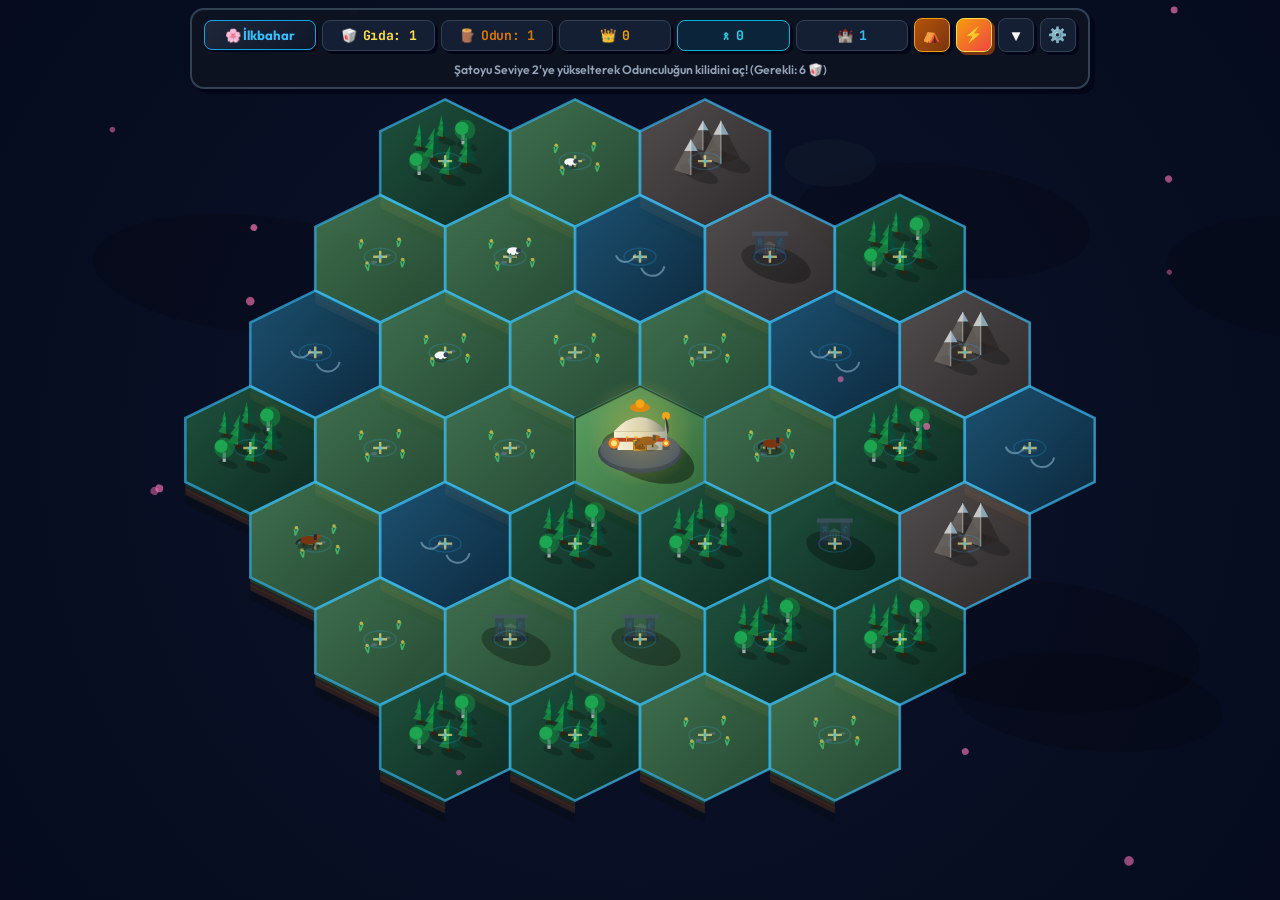
==== commit 7e0d3b58: "feat: Bozkır & Ergenekon Faz 1, 2 ve 3 sistemleri eklendi (Hakan Otağı, İpek Yolu Pazarı, Kritik Has" ====
--- a/index.html
+++ b/index.html
@@ -3,12 +3,12 @@
 <head>
   <meta charset="UTF-8" />
   <meta name="viewport" content="width=device-width, initial-scale=1.0, maximum-scale=1.0, user-scalable=no, viewport-fit=cover" />
-  <title>Hex Idle</title>
+  <title>Idle Kingdom Clicker</title>
   
   <!-- PWA & Mobile Web App Meta Tags -->
   <meta name="apple-mobile-web-app-capable" content="yes" />
   <meta name="apple-mobile-web-app-status-bar-style" content="black-translucent" />
-  <meta name="apple-mobile-web-app-title" content="Hex Idle" />
+  <meta name="apple-mobile-web-app-title" content="Idle Kingdom" />
   <meta name="theme-color" content="#161b22" />
   <link rel="manifest" href="manifest.json" />
   <link rel="icon" type="image/svg+xml" href="icon.svg" />
@@ -19,158 +19,9 @@
   <link href="https://fonts.googleapis.com/css2?family=Cinzel:wght@600;700;900&family=JetBrains+Mono:wght@500;700&family=Outfit:wght@400;500;600;700;800&display=swap" rel="stylesheet">
   
   <!-- CSS Styles -->
-  <link rel="stylesheet" href="style.css?v=9" />
+  <link rel="stylesheet" href="style.css?v=8" />
 </head>
 <body>
-  <!-- Inline SVG Icon Sprite (Zero-Emoji Standard) -->
-  <svg xmlns="http://www.w3.org/2000/svg" style="display: none;">
-    <symbol id="icon-spring" viewBox="0 0 24 24">
-      <path d="M12 2C6.5 2 2 6.5 2 12c0 3.5 1.8 6.6 4.6 8.4-.2-1.3-.1-2.7.4-4 1.4-3.5 4.8-5.9 8.6-6.3-1.2 2.6-1.1 5.6.3 8.1 1.2 2.1 3.2 3.5 5.5 3.8 1.6-2.3 2.6-5 2.6-8 0-6.6-5.4-12-12-12z"/>
-    </symbol>
-    <symbol id="icon-summer" viewBox="0 0 24 24">
-      <circle cx="12" cy="12" r="5"/>
-      <path stroke="currentColor" stroke-width="2" stroke-linecap="round" d="M12 1v2m0 18v2M4.22 4.22l1.42 1.42m12.72 12.72l1.42 1.42M1 12h2m18 0h2M4.22 19.78l1.42-1.42M18.36 5.64l1.42-1.42"/>
-    </symbol>
-    <symbol id="icon-autumn" viewBox="0 0 24 24">
-      <path d="M17 8C8 10 5.9 16.17 3.82 21.34l1.89.66.95-2.3c.48.17.98.3 1.34.3C19 20 22 3 22 3c-1 2-8 2.25-13 3.25S2 11.5 2 13.5s1.75 3.75 1.75 3.75C7 8 17 8 17 8z"/>
-    </symbol>
-    <symbol id="icon-winter" viewBox="0 0 24 24">
-      <path stroke="currentColor" stroke-width="2" stroke-linecap="round" d="M12 2v20M2 12h20M4.93 4.93l14.14 14.14M4.93 19.07L19.07 4.93M12 6l-2-2m4 0l-2 2m0 12l-2 2m4 0l-2-2M6 12l-2-2m0 4l2-2m12 0l2-2m0 4l-2-2"/>
-    </symbol>
-    <symbol id="icon-food" viewBox="0 0 24 24">
-      <path d="M12 2c-3.3 0-6 2.7-6 6 0 4.2 3.5 8.2 6 12 2.5-3.8 6-7.8 6-12 0-3.3-2.7-6-6-6zm0 3c.8 0 1.5.7 1.5 1.5S12.8 8 12 8s-1.5-.7-1.5-1.5S11.2 5 12 5zm-2.5 4c.8 0 1.5.7 1.5 1.5S10.3 12 9.5 12 8 11.3 8 10.5 8.7 9 9.5 9zm5 0c.8 0 1.5.7 1.5 1.5s-.7 1.5-1.5 1.5-1.5-.7-1.5-1.5.7-1.5 1.5-1.5zm-2.5 4c.8 0 1.5.7 1.5 1.5s-.7 1.5-1.5 1.5-1.5-.7-1.5-1.5.7-1.5 1.5-1.5z"/>
-    </symbol>
-    <symbol id="icon-wood" viewBox="0 0 24 24">
-      <ellipse cx="6" cy="12" rx="4" ry="7"/>
-      <path d="M6 5h12c2.2 0 4 3.1 4 7s-1.8 7-4 7H6"/>
-      <circle cx="6" cy="12" r="2"/>
-    </symbol>
-    <symbol id="icon-crown" viewBox="0 0 24 24">
-      <path d="M5 19h14a1 1 0 0 0 1-1l1-12-5 4-4-7-4 7-5-4 1 12a1 1 0 0 0 1 1zm0 2h14v2H5z"/>
-    </symbol>
-    <symbol id="icon-tamga" viewBox="0 0 24 24">
-      <path stroke="currentColor" stroke-width="2.5" stroke-linecap="round" stroke-linejoin="round" fill="none" d="M12 2v20M6 6l6 6 6-6M6 18l6-6 6 6"/>
-    </symbol>
-    <symbol id="icon-castle" viewBox="0 0 24 24">
-      <path d="M2 20h20v2H2zm2-2h4v-7l2-2 2 2v7h4v-7l2-2 2 2v7h4v-9l-3-3v-3h-2v2l-3-3-3 3v-2H7v3L4 9z"/>
-    </symbol>
-    <symbol id="icon-otag" viewBox="0 0 24 24">
-      <path d="M12 2L2 9v11h20V9L12 2zm0 3.2L18.5 10H5.5L12 5.2zM10 14h4v6h-4v-6z"/>
-    </symbol>
-    <symbol id="icon-frenzy" viewBox="0 0 24 24">
-      <path d="M11 21h-1l1-7H7.5c-.9 0-1.4-.9-.9-1.6L14 3h1l-1 7h3.5c.9 0 1.4.9.9 1.6L11 21z"/>
-    </symbol>
-    <symbol id="icon-gear" viewBox="0 0 24 24">
-      <path d="M19.14 12.94c.04-.3.06-.61.06-.94 0-.32-.02-.64-.07-.94l2.03-1.58c.18-.14.23-.41.12-.61l-1.92-3.32c-.12-.22-.37-.29-.59-.22l-2.39.96c-.5-.38-1.03-.7-1.62-.94l-.36-2.54c-.04-.24-.24-.41-.48-.41h-3.84c-.24 0-.43.17-.47.41l-.36 2.54c-.59.24-1.13.57-1.62.94l-2.39-.96c-.22-.08-.47 0-.59.22L2.74 8.87c-.12.21-.08.47.12.61l2.03 1.58c-.05.3-.09.63-.09.94s.02.64.07.94l-2.03 1.58c-.18.14-.23.41-.12.61l1.92 3.32c.12.22.37.29.59.22l2.39-.96c.5.38 1.03.7 1.62.94l.36 2.54c.05.24.24.41.48.41h3.84c.24 0 .44-.17.47-.41l.36-2.54c.59-.24 1.13-.56 1.62-.94l2.39.96c.22.08.47 0 .59-.22l1.92-3.32c.12-.22.07-.47-.12-.61l-2.01-1.58zM12 15.6c-1.98 0-3.6-1.62-3.6-3.6s1.62-3.6 3.6-3.6 3.6 1.62 3.6 3.6-1.62 3.6-3.6 3.6z"/>
-    </symbol>
-    <symbol id="icon-chevron-down" viewBox="0 0 24 24">
-      <path stroke="currentColor" stroke-width="2.5" stroke-linecap="round" stroke-linejoin="round" fill="none" d="M6 9l6 6 6-6"/>
-    </symbol>
-    <symbol id="icon-chevron-up" viewBox="0 0 24 24">
-      <path stroke="currentColor" stroke-width="2.5" stroke-linecap="round" stroke-linejoin="round" fill="none" d="M18 15l-6-6-6 6"/>
-    </symbol>
-    <symbol id="icon-flour" viewBox="0 0 24 24">
-      <path d="M16 4h-2.5l-1.5-2-1.5 2H8c-2 0-3 1.5-3 3v12c0 2 1.5 3 3.5 3h7c2 0 3.5-1 3.5-3V7c0-1.5-1-3-3-3zm-4 13c-2 0-3-1.5-3-3s1.5-3 3-3 3 1.5 3 3-1.5 3-3 3z"/>
-    </symbol>
-    <symbol id="icon-plank" viewBox="0 0 24 24">
-      <path d="M3 5h18v4H3zm0 5h18v4H3zm0 5h18v4H3z"/>
-    </symbol>
-    <symbol id="icon-bread" viewBox="0 0 24 24">
-      <path d="M19 7H5c-2.2 0-4 1.8-4 4v5c0 1.7 1.3 3 3 3h16c1.7 0 3-1.3 3-3v-5c0-2.2-1.8-4-4-4zm-11 5c-.6 0-1-.4-1-1s.4-1 1-1 1 .4 1 1-.4 1-1 1zm4 0c-.6 0-1-.4-1-1s.4-1 1-1 1 .4 1 1-.4 1-1 1zm4 0c-.6 0-1-.4-1-1s.4-1 1-1 1 .4 1 1-.4 1-1 1z"/>
-    </symbol>
-    <symbol id="icon-furniture" viewBox="0 0 24 24">
-      <path d="M7 3h10v8H7zm11 9H6c-1.1 0-2 .9-2 2v7h2v-4h12v4h2v-7c0-1.1-.9-2-2-2z"/>
-    </symbol>
-    <symbol id="icon-stone" viewBox="0 0 24 24">
-      <path d="M17.5 4.5l-6-2.5-7 4-2 7 5 7.5 9.5 1 5-6.5-1-8z"/>
-    </symbol>
-    <symbol id="icon-iron" viewBox="0 0 24 24">
-      <path d="M21.7 6.3l-4-4c-.4-.4-1-.4-1.4 0l-3.3 3.3 5.4 5.4 3.3-3.3c.4-.4.4-1 0-1.4zM2.3 20.3l10-10 1.4 1.4-10 10c-.4.4-1 .4-1.4 0l-.01-.01c-.39-.39-.39-1.01.01-1.39z"/>
-    </symbol>
-    <symbol id="icon-obsidian" viewBox="0 0 24 24">
-      <path d="M12 2L4 9l8 13 8-13-8-7zm0 3.2L16.8 9H7.2L12 5.2zM6.5 10.5h11L12 18.8 6.5 10.5z"/>
-    </symbol>
-    <symbol id="icon-mithril" viewBox="0 0 24 24">
-      <path d="M12 2l3.5 6.5L22 12l-6.5 3.5L12 22l-3.5-6.5L2 12l6.5-3.5L12 2z"/>
-    </symbol>
-    <symbol id="icon-quests" viewBox="0 0 24 24">
-      <path d="M19 3H5c-1.1 0-2 .9-2 2v14c0 1.1.9 2 2 2h14c1.1 0 2-.9 2-2V5c0-1.1-.9-2-2-2zm-2 14H7v-2h10v2zm0-4H7v-2h10v2zm0-4H7V7h10v2z"/>
-    </symbol>
-    <symbol id="icon-relics" viewBox="0 0 24 24">
-      <path d="M18 4h-2V2H8v2H6c-1.1 0-2 .9-2 2v2c0 2.2 1.8 4 4 4h.3c.9 2.3 3 4 5.7 4.7V19H10v2h4v-2h-4v-2.3c2.7-.7 4.8-2.4 5.7-4.7H16c2.2 0 4-1.8 4-4V6c0-1.1-.9-2-2-2zM6 8V6h2v4c-1.1 0-2-.9-2-2zm12 0c0 1.1-.9 2-2 2V6h2v2z"/>
-    </symbol>
-    <symbol id="icon-market" viewBox="0 0 24 24">
-      <path d="M12 3v3h7l-3 7h-8L5 6h7V3h-2V1h4v2h-2zm-6 9l2-5H4l2 5zm12 0l2-5h-4l2 5zM4 21h16v2H4zM11 15h2v6h-2z"/>
-    </symbol>
-    <symbol id="icon-layer" viewBox="0 0 24 24">
-      <path d="M12 2L1 21h22L12 2zm0 5l6.5 12h-13L12 7zm-1 5h2v4h-2z"/>
-    </symbol>
-    <symbol id="icon-titles" viewBox="0 0 24 24">
-      <path d="M12 2l3 6 6.5.9-4.7 4.6 1.1 6.5-5.9-3.1-5.9 3.1 1.1-6.5-4.7-4.6 6.5-.9 3-6z"/>
-    </symbol>
-    <symbol id="icon-fire" viewBox="0 0 24 24">
-      <path d="M13.5 2c-.5 2.5-2 4.5-4 6 2 .5 4 2 4 4.5 0 2.5-2 4.5-4.5 4.5S4.5 14.5 4.5 12c0-1.5.5-2.8 1.5-3.8C4 9.5 3 11.5 3 14c0 4.4 3.6 8 8 8s8-3.6 8-8c0-5-3.5-9-5.5-12z"/>
-    </symbol>
-    <symbol id="icon-horn" viewBox="0 0 24 24">
-      <path d="M3 10v4c0 1.1.9 2 2 2h3l5 4V4L8 8H5c-1.1 0-2 .9-2 2zm13.5 2c0-1.8-1-3.3-2.5-4v8c1.5-.7 2.5-2.2 2.5-4z"/>
-    </symbol>
-    <symbol id="icon-rain" viewBox="0 0 24 24">
-      <path d="M19.35 10.04C18.67 6.59 15.64 4 12 4 9.11 4 6.6 5.64 5.35 8.04 2.34 8.36 0 10.91 0 14c0 3.31 2.69 6 6 6h13c2.76 0 5-2.24 5-5 0-2.64-2.05-4.78-4.65-4.96zM9 14l-2 4h2l2-4H9zm6 0l-2 4h2l2-4h-2z"/>
-    </symbol>
-    <symbol id="icon-shaman" viewBox="0 0 24 24">
-      <circle cx="12" cy="12" r="8"/>
-      <path stroke="currentColor" stroke-width="2" fill="none" d="M12 2v20M2 12h20M5 5l14 14M5 19L19 5"/>
-    </symbol>
-    <symbol id="icon-sword" viewBox="0 0 24 24">
-      <path d="M6.92 5L5 6.92l5.5 5.5L4 18.92 5.08 20 11.5 13.58l5.5 5.5L18.92 17.16l-5.5-5.5 5.5-5.5L17.08 4.24 11.5 9.74 6.92 5z"/>
-    </symbol>
-    <symbol id="icon-shield" viewBox="0 0 24 24">
-      <path d="M12 2L4 5v6.09c0 5.05 3.41 9.76 8 10.91 4.59-1.15 8-5.86 8-10.91V5l-8-3z"/>
-    </symbol>
-    <symbol id="icon-road" viewBox="0 0 24 24">
-      <path d="M18.1 3H5.9L3 21h18l-2.9-18zM11 6h2v3h-2V6zm0 6h2v3h-2v-3zm0 6h2v3h-2v-3z"/>
-    </symbol>
-    <symbol id="icon-caravan" viewBox="0 0 24 24">
-      <path d="M20 8h-3V6c0-1.1-.9-2-2-2H9C7.9 4 7 4.9 7 6v2H4c-1.1 0-2 .9-2 2v8c0 1.1.9 2 2 2h1c0 1.7 1.3 3 3 3s3-1.3 3-3h6c0 1.7 1.3 3 3 3s3-1.3 3-3h1c1.1 0 2-.9 2-2v-8c0-1.1-.9-2-2-2zm-12 13c-.6 0-1-.4-1-1s.4-1 1-1 1 .4 1 1-.4 1-1 1zm12 0c-.6 0-1-.4-1-1s.4-1 1-1 1 .4 1 1-.4 1-1 1z"/>
-    </symbol>
-    <symbol id="icon-temple" viewBox="0 0 24 24">
-      <path d="M12 2L2 7v2h20V7L12 2zm-8 8h3v9H4zm6 0h4v9h-4zm7 0h3v9h-3zm-11 10h16v2H2z"/>
-    </symbol>
-    <symbol id="icon-dice" viewBox="0 0 24 24">
-      <rect x="3" y="3" width="18" height="18" rx="3" ry="3"/>
-      <circle cx="8" cy="8" r="1.5" fill="#0d1321"/>
-      <circle cx="16" cy="8" r="1.5" fill="#0d1321"/>
-      <circle cx="12" cy="12" r="1.5" fill="#0d1321"/>
-      <circle cx="8" cy="16" r="1.5" fill="#0d1321"/>
-      <circle cx="16" cy="16" r="1.5" fill="#0d1321"/>
-    </symbol>
-    <symbol id="icon-worker" viewBox="0 0 24 24">
-      <path d="M12 2c-2.2 0-4 1.8-4 4 0 1.5.8 2.8 2 3.5V11H6c-1.1 0-2 .9-2 2v7h16v-7c0-1.1-.9-2-2-2h-4V9.5c1.2-.7 2-2 2-3.5 0-2.2-1.8-4-4-4zm0 2c1.1 0 2 .9 2 2s-.9 2-2 2-2-.9-2-2 .9-2 2-2z"/>
-    </symbol>
-    <symbol id="icon-volume-on" viewBox="0 0 24 24">
-      <path d="M3 9v6h4l5 5V4L7 9H3zm13.5 3c0-1.8-1-3.3-2.5-4v8c1.5-.7 2.5-2.2 2.5-4zM14 3.2v2.1c3.4 1 6 4.1 6 7.7s-2.6 6.7-6 7.7v2.1c4.6-1 8-5.1 8-9.8s-3.4-8.8-8-9.8z"/>
-    </symbol>
-    <symbol id="icon-volume-off" viewBox="0 0 24 24">
-      <path d="M16.5 12c0-1.8-1-3.3-2.5-4v2.2l2.4 2.4c.1-.2.1-.4.1-.6zM19 12c0 1.4-.4 2.7-1.1 3.8l1.5 1.5C20.4 15.7 21 13.9 21 12c0-4.7-3.4-8.8-8-9.8v2.1c3.4 1 6 4.1 6 7.7zm-15.3-9L2.3 4.4 7.9 10H3v4h4l5 5v-6.9l4.3 4.3c-.7.5-1.5.9-2.3 1.1v2.1c1.4-.3 2.6-.9 3.7-1.8l2 2 1.4-1.4L3.7 3zM12 4L9.9 6.1 12 8.2V4z"/>
-    </symbol>
-    <symbol id="icon-globe" viewBox="0 0 24 24">
-      <circle cx="12" cy="12" r="10"/>
-      <path stroke="currentColor" stroke-width="1.5" fill="none" d="M2 12h20M12 2a15.3 15.3 0 0 1 4 10 15.3 15.3 0 0 1-4 10 15.3 15.3 0 0 1-4-10 15.3 15.3 0 0 1 4-10z"/>
-    </symbol>
-    <symbol id="icon-stats" viewBox="0 0 24 24">
-      <path d="M4 19h16v2H2V3h2v16zm4-8h3v6H8v-6zm5-5h3v11h-3V6zm5 8h3v3h-3v-3z"/>
-    </symbol>
-    <symbol id="icon-sparkles" viewBox="0 0 24 24">
-      <path d="M12 2l2.4 7.6L22 12l-7.6 2.4L12 22l-2.4-7.6L2 12l7.6-2.4L12 2zm-7 13l1.2 3.8L10 20l-3.8 1.2L5 25l-1.2-3.8L0 20l3.8-1.2L5 15z"/>
-    </symbol>
-    <symbol id="icon-hammer" viewBox="0 0 24 24">
-      <path d="M2 19.6l7.4-7.4 1.4 1.4-7.4 7.4zm19.6-13l-4.2-4.2c-.4-.4-1-.4-1.4 0l-2.8 2.8 5.6 5.6 2.8-2.8c.4-.4.4-1 0-1.4z"/>
-    </symbol>
-    <symbol id="icon-axe" viewBox="0 0 24 24">
-      <path d="M12 2L4 7v6c0 3 2 6 4 8l4 1 4-1c2-2 4-5 4-8V7l-8-5z"/>
-    </symbol>
-  </svg>
-
   <div id="game-container">
     <!-- 3D Isometric Canvas -->
     <canvas id="game-canvas"></canvas>
@@ -179,83 +30,74 @@
     <header id="top-bar">
       <div class="top-row">
         <div class="chip season-chip" id="chip-season" title="Dinamik Bozkır Mevsimi">
-          <span class="chip-icon" id="season-icon"><svg class="svg-icon svg-icon-green"><use href="#icon-spring"/></svg></span>
+          <span class="chip-icon" id="season-icon">🌸</span>
           <span class="chip-label" id="season-label">İlkbahar</span>
         </div>
         <div class="chip food-chip" id="chip-food">
-          <span class="chip-icon"><svg class="svg-icon svg-icon-yellow"><use href="#icon-food"/></svg></span>
+          <span class="chip-icon">🥡</span>
           <span class="chip-label" id="food-label">Gıda: 1</span>
         </div>
         <div class="chip wood-chip" id="chip-wood">
-          <span class="chip-icon"><svg class="svg-icon svg-icon-wood"><use href="#icon-wood"/></svg></span>
+          <span class="chip-icon">🪵</span>
           <span class="chip-label" id="wood-label">Odun: 0</span>
         </div>
         <div class="chip crown-chip" id="chip-crown">
-          <span class="chip-icon"><svg class="svg-icon svg-icon-gold"><use href="#icon-crown"/></svg></span>
+          <span class="chip-icon">👑</span>
           <span class="chip-label" id="crown-label">0</span>
         </div>
         <div class="chip tamga-chip" id="chip-tamga" title="Göktürk Damgası / Ata Ruhları">
-          <span class="chip-icon"><svg class="svg-icon svg-icon-cyan"><use href="#icon-tamga"/></svg></span>
+          <span class="chip-icon">𐰋</span>
           <span class="chip-label" id="tamga-label">0</span>
         </div>
         <div class="chip land-chip" id="chip-land">
-          <span class="chip-icon"><svg class="svg-icon svg-icon-cyan"><use href="#icon-castle"/></svg></span>
+          <span class="chip-icon">🏰</span>
           <span class="chip-label" id="land-label">1</span>
         </div>
-        <button id="btn-otag" class="icon-btn otag-btn" title="Hakan Otağı (Göç, Fermanlar, Eserler, Pazar, Unvanlar)">
-          <svg class="svg-icon svg-icon-gold"><use href="#icon-otag"/></svg>
-          <span id="otag-badge" class="badge hidden">!</span>
-        </button>
-        <button id="btn-frenzy" class="icon-btn frenzy-btn" title="10x Çılgınlık & Anında Üretim">
-          <svg class="svg-icon svg-icon-yellow"><use href="#icon-frenzy"/></svg>
-        </button>
-        <button id="btn-toggle-drawer" class="icon-btn" title="Envanter Çekmecesi">
-          <svg class="svg-icon"><use href="#icon-chevron-down"/></svg>
-        </button>
-        <button id="btn-settings" class="icon-btn" title="Ayarlar & İstatistikler">
-          <svg class="svg-icon"><use href="#icon-gear"/></svg>
-        </button>
+        <button id="btn-otag" class="icon-btn otag-btn" title="⛺ Hakan Otağı (Göç, Fermanlar, Eserler, Pazar, Unvanlar)">⛺<span id="otag-badge" class="badge hidden">!</span></button>
+        <button id="btn-frenzy" class="icon-btn frenzy-btn" title="⚡ 10x Çılgınlık & 10 Dk Hediye">⚡</button>
+        <button id="btn-toggle-drawer" class="icon-btn" title="Envanter Çekmecesi">▼</button>
+        <button id="btn-settings" class="icon-btn" title="Ayarlar & İstatistikler">⚙️</button>
       </div>
 
       <!-- Expandable Secondary Resources Drawer -->
       <div id="drawer-row" class="drawer-row hidden">
         <div class="chip flour-chip" id="chip-flour">
-          <span class="chip-icon"><svg class="svg-icon svg-icon-yellow"><use href="#icon-flour"/></svg></span>
+          <span class="chip-icon">🌾</span>
           <span class="chip-label" id="flour-label">Un: 0</span>
         </div>
         <div class="chip plank-chip" id="chip-plank">
-          <span class="chip-icon"><svg class="svg-icon svg-icon-wood"><use href="#icon-plank"/></svg></span>
+          <span class="chip-icon">🪵</span>
           <span class="chip-label" id="plank-label">Kereste: 0</span>
         </div>
         <div class="chip bread-chip" id="chip-bread">
-          <span class="chip-icon"><svg class="svg-icon svg-icon-yellow"><use href="#icon-bread"/></svg></span>
+          <span class="chip-icon">🍞</span>
           <span class="chip-label" id="bread-label">Ekmek: 0</span>
         </div>
         <div class="chip furniture-chip" id="chip-furniture">
-          <span class="chip-icon"><svg class="svg-icon svg-icon-cyan"><use href="#icon-furniture"/></svg></span>
+          <span class="chip-icon">🪑</span>
           <span class="chip-label" id="furniture-label">Mobilya: 0</span>
         </div>
         <div class="chip stone-chip" id="chip-stone">
-          <span class="chip-icon"><svg class="svg-icon svg-icon-silver"><use href="#icon-stone"/></svg></span>
+          <span class="chip-icon">🪨</span>
           <span class="chip-label" id="stone-label">Taş: 0</span>
         </div>
         <div class="chip iron-chip" id="chip-iron">
-          <span class="chip-icon"><svg class="svg-icon svg-icon-cyan"><use href="#icon-iron"/></svg></span>
+          <span class="chip-icon">⛏️</span>
           <span class="chip-label" id="iron-label">Demir: 0</span>
         </div>
         <div class="chip obsidian-chip" id="chip-obsidian">
-          <span class="chip-icon"><svg class="svg-icon svg-icon-purple"><use href="#icon-obsidian"/></svg></span>
+          <span class="chip-icon">🔮</span>
           <span class="chip-label" id="obsidian-label">Obsidiyen: 0</span>
         </div>
         <div class="chip mithril-chip" id="chip-mithril">
-          <span class="chip-icon"><svg class="svg-icon svg-icon-cyan"><use href="#icon-mithril"/></svg></span>
+          <span class="chip-icon">💠</span>
           <span class="chip-label" id="mithril-label">Mithril: 0</span>
         </div>
       </div>
 
       <!-- Dynamic Quest / Hint Bar -->
       <div id="hint-bar">
-        <span id="hint-label">Şatoyu Seviye 2'ye yükselterek Odunculuğun kilidini aç!</span>
+        <span id="hint-label">Şatoyu Seviye 2'ye yükselterek Odunculuğun kilidini aç! (Gerekli: 6 🥡)</span>
       </div>
     </header>
 
@@ -277,25 +119,25 @@
     <div id="modal-backdrop" class="hidden">
       <div id="settings-modal" class="modal-card hidden">
         <div class="modal-header">
-          <h2 id="settings-title"><svg class="svg-icon"><use href="#icon-gear"/></svg> Ayarlar & Krallık Yönetimi</h2>
+          <h2 id="settings-title">⚙️ Ayarlar & Krallık Yönetimi</h2>
           <button id="btn-close-settings" class="close-btn">✕</button>
         </div>
 
         <div class="tab-buttons-row">
-          <button id="tab-btn-general" class="tab-btn active"><svg class="svg-icon"><use href="#icon-globe"/></svg> Genel</button>
-          <button id="tab-btn-stats" class="tab-btn"><svg class="svg-icon"><use href="#icon-stats"/></svg> İstatistikler</button>
-          <button id="tab-btn-prestige" class="tab-btn"><svg class="svg-icon svg-icon-gold"><use href="#icon-crown"/></svg> Prestij</button>
-          <button id="tab-btn-talents" class="tab-btn"><svg class="svg-icon svg-icon-yellow"><use href="#icon-frenzy"/></svg> Yetenekler</button>
+          <button id="tab-btn-general" class="tab-btn active">🌐 Genel</button>
+          <button id="tab-btn-stats" class="tab-btn">📊 İstatistikler</button>
+          <button id="tab-btn-prestige" class="tab-btn">👑 Prestij</button>
+          <button id="tab-btn-talents" class="tab-btn">⚡ Yetenekler</button>
         </div>
 
         <!-- Tab 1: General & Sound -->
         <div id="tab-general" class="tab-pane active">
           <label class="section-label" id="lbl-lang-select">Dil Seçimi / Language:</label>
           <div class="lang-grid">
-            <button class="btn-lang" data-lang="tr">TR</button>
-            <button class="btn-lang" data-lang="en">EN</button>
-            <button class="btn-lang" data-lang="es">ES</button>
-            <button class="btn-lang" data-lang="de">DE</button>
+            <button class="btn-lang" data-lang="tr">🇹🇷 TR</button>
+            <button class="btn-lang" data-lang="en">🇬🇧 EN</button>
+            <button class="btn-lang" data-lang="es">🇪🇸 ES</button>
+            <button class="btn-lang" data-lang="de">🇩🇪 DE</button>
           </div>
 
           <hr class="modal-divider" />
@@ -303,7 +145,7 @@
           <label class="section-label" id="lbl-audio-sfx">Ses Efektleri (SFX):</label>
           <div class="audio-control-row">
             <input type="range" id="volume-slider" min="0" max="1" step="0.05" value="0.8" />
-            <button id="btn-mute-toggle" class="btn-secondary"><svg class="svg-icon"><use href="#icon-volume-on"/></svg> Açık</button>
+            <button id="btn-mute-toggle" class="btn-secondary">🔊 Açık</button>
           </div>
         </div>
 
@@ -330,45 +172,45 @@
             Krallığını sıfırlayarak kalıcı Kraliyet Taçları kazan. Her taç üretimi ve taşımayı kalıcı olarak %5 hızlandırır!
           </p>
           <div class="prestige-box">
-            <div class="prestige-row"><span id="lbl-curr-crowns">Mevcut Taçlar</span>: <b id="val-curr-crowns" class="text-gold">0 Taç (+%0)</b></div>
-            <div class="prestige-row"><span id="lbl-earn-crowns">Sıfırlanınca Kazanılacak Taç</span>: <b id="val-earn-crowns" class="text-green">+0 Taç</b></div>
-          </div>
-          <button id="btn-do-prestige" class="btn-primary prestige-btn"><svg class="svg-icon svg-icon-gold"><use href="#icon-crown"/></svg> Krallığı Sıfırla & Yeniden Doğur</button>
-        </div>
-
-        <!-- Tab 4: Talents -->
+            <div class="prestige-row"><span id="lbl-curr-crowns">Mevcut Taçlar</span>: <b id="val-curr-crowns" class="text-gold">0 👑 (+%0)</b></div>
+            <div class="prestige-row"><span id="lbl-earn-crowns">Sıfırlanınca Kazanılacak Taç</span>: <b id="val-earn-crowns" class="text-green">+0 👑</b></div>
+          </div>
+          <button id="btn-do-prestige" class="btn-primary prestige-btn">👑 Krallığı Sıfırla & Yeniden Doğur</button>
+        </div>
+
+        <!-- Tab 4: Talent Tree (Yetenek Ağacı) -->
         <div id="tab-talents" class="tab-pane hidden">
-          <div class="talents-header">
-            <span class="text-gold" style="font-weight:700;font-size:0.95rem"><svg class="svg-icon svg-icon-gold"><use href="#icon-crown"/></svg> Harcanabilir Taç: <b id="talent-crown-val">0</b></span>
+          <div class="talent-crown-header">
+            <span class="text-gold" style="font-weight:700;font-size:0.95rem">👑 Harcanabilir Taç: <b id="talent-crown-val">0</b></span>
           </div>
           <div class="talents-grid">
             <div class="talent-card" id="talent-worker">
               <div class="talent-info">
-                <h4><svg class="svg-icon svg-icon-yellow"><use href="#icon-frenzy"/></svg> Hızlı İşçiler (<span id="lvl-talent-worker">0</span>/5)</h4>
-                <p>İşçilerin taşıma hızı +%10/sv.</p>
-              </div>
-              <button class="btn-talent-up" onclick="buyTalent('workerSpeed')"><span id="cost-talent-worker">2</span> Taç</button>
+                <h4>⚡ Hızlı İşçiler (<span id="lvl-talent-worker">0</span>/5)</h4>
+                <p>İşçi taşıma hızı +%25/sv.</p>
+              </div>
+              <button class="btn-talent-up" onclick="buyTalent('workerSpeed')">⬆️ <span id="cost-talent-worker">2</span> 👑</button>
             </div>
             <div class="talent-card" id="talent-boost">
               <div class="talent-info">
-                <h4><svg class="svg-icon svg-icon-gold"><use href="#icon-sparkles"/></svg> Verimli Krallık (<span id="lvl-talent-boost">0</span>/5)</h4>
-                <p>Tüm üretim hızlarına +%5/sv.</p>
-              </div>
-              <button class="btn-talent-up" onclick="buyTalent('boostAll')"><span id="cost-talent-boost">3</span> Taç</button>
+                <h4>✨ Verimli Krallık (<span id="lvl-talent-boost">0</span>/5)</h4>
+                <p>Tüm üretime +%10 hız/sv.</p>
+              </div>
+              <button class="btn-talent-up" onclick="buyTalent('boostAll')">⬆️ <span id="cost-talent-boost">3</span> 👑</button>
             </div>
             <div class="talent-card" id="talent-treasure">
               <div class="talent-info">
-                <h4><svg class="svg-icon svg-icon-gold"><use href="#icon-relics"/></svg> Hazine Avcısı (<span id="lvl-talent-treasure">0</span>/5)</h4>
+                <h4>🎁 Hazine Avcısı (<span id="lvl-talent-treasure">0</span>/5)</h4>
                 <p>Sandıklar %30 daha sık çıkar.</p>
               </div>
-              <button class="btn-talent-up" onclick="buyTalent('treasureHunter')"><span id="cost-talent-treasure">2</span> Taç</button>
+              <button class="btn-talent-up" onclick="buyTalent('treasureHunter')">⬆️ <span id="cost-talent-treasure">2</span> 👑</button>
             </div>
             <div class="talent-card" id="talent-conquest">
               <div class="talent-info">
-                <h4><svg class="svg-icon svg-icon-cyan"><use href="#icon-castle"/></svg> Fetih Ustası (<span id="lvl-talent-conquest">0</span>/5)</h4>
+                <h4>🏰 Fetih Ustası (<span id="lvl-talent-conquest">0</span>/5)</h4>
                 <p>Arsa maliyeti -%8/sv.</p>
               </div>
-              <button class="btn-talent-up" onclick="buyTalent('conquestMaster')"><span id="cost-talent-conquest">3</span> Taç</button>
+              <button class="btn-talent-up" onclick="buyTalent('conquestMaster')">⬆️ <span id="cost-talent-conquest">3</span> 👑</button>
             </div>
           </div>
         </div>
@@ -376,7 +218,7 @@
 
       <!-- Prestige Confirm Dialog -->
       <div id="prestige-confirm-modal" class="modal-card modal-small hidden">
-        <h3 id="lbl-prestige-confirm-title" class="text-gold"><svg class="svg-icon svg-icon-gold"><use href="#icon-crown"/></svg> Krallığı Sıfırlamak İstediğinden Emin Misin?</h3>
+        <h3 id="lbl-prestige-confirm-title" class="text-gold">⚠️ Krallığı Sıfırlamak İstediğinden Emin Misin?</h3>
         <p id="lbl-prestige-confirm-desc" class="modal-desc">
           Harita, binalar ve mevcut kaynakların sıfırlanacak. Karşılığında +X Kraliyet Tacı kazanacaksın!
         </p>
@@ -388,23 +230,23 @@
 
       <!-- 8-Hour Offline Gains Modal -->
       <div id="offline-modal" class="modal-card modal-small hidden">
-        <h2 id="lbl-offline-title" class="text-gold"><svg class="svg-icon svg-icon-gold"><use href="#icon-crown"/></svg> Krallığına Hoş Geldin!</h2>
+        <h2 id="lbl-offline-title" class="text-gold">👑 Krallığına Hoş Geldin!</h2>
         <p id="lbl-offline-desc" class="modal-desc">
           Sen yokken krallığın çalışmaya devam etti (0 dk boyunca):
         </p>
         <div class="offline-gains-grid">
-          <div class="gain-item text-yellow" id="gain-food"><svg class="svg-icon svg-icon-yellow"><use href="#icon-food"/></svg> +0.0 Gıda</div>
-          <div class="gain-item text-wood" id="gain-wood"><svg class="svg-icon svg-icon-wood"><use href="#icon-wood"/></svg> +0.0 Odun</div>
-          <div class="gain-item text-flour" id="gain-flour"><svg class="svg-icon svg-icon-yellow"><use href="#icon-flour"/></svg> +0.0 Un</div>
-          <div class="gain-item text-plank" id="gain-plank"><svg class="svg-icon svg-icon-wood"><use href="#icon-plank"/></svg> +0.0 Kereste</div>
-          <div class="gain-item text-bread" id="gain-bread"><svg class="svg-icon svg-icon-yellow"><use href="#icon-bread"/></svg> +0.0 Ekmek</div>
-          <div class="gain-item text-furniture" id="gain-furniture"><svg class="svg-icon svg-icon-cyan"><use href="#icon-furniture"/></svg> +0.0 Mobilya</div>
-          <div class="gain-item text-stone" id="gain-stone"><svg class="svg-icon svg-icon-silver"><use href="#icon-stone"/></svg> +0.0 Taş</div>
-          <div class="gain-item text-iron" id="gain-iron"><svg class="svg-icon svg-icon-cyan"><use href="#icon-iron"/></svg> +0.0 Demir</div>
+          <div class="gain-item text-yellow" id="gain-food">+0.0 🥡 Gıda</div>
+          <div class="gain-item text-wood" id="gain-wood">+0.0 🪵 Odun</div>
+          <div class="gain-item text-flour" id="gain-flour">+0.0 🌾 Un</div>
+          <div class="gain-item text-plank" id="gain-plank">+0.0 🪵 Kereste</div>
+          <div class="gain-item text-bread" id="gain-bread">+0.0 🍞 Ekmek</div>
+          <div class="gain-item text-furniture" id="gain-furniture">+0.0 🪑 Mobilya</div>
+          <div class="gain-item text-stone" id="gain-stone">+0.0 🪨 Taş</div>
+          <div class="gain-item text-iron" id="gain-iron">+0.0 ⛏️ Demir</div>
         </div>
         <div class="dialog-button-row">
           <button id="btn-claim-offline" class="btn-secondary">Tümünü Al</button>
-          <button id="btn-claim-3x" class="btn-primary">3x Bonus Al</button>
+          <button id="btn-claim-3x" class="btn-primary">📺 3x Al (Bonus)</button>
         </div>
       </div>
 
@@ -413,91 +255,91 @@
       <!-- ======================================================= -->
       <div id="otag-modal" class="modal-card hidden">
         <div class="modal-header">
-          <h2 id="otag-title"><svg class="svg-icon svg-icon-gold"><use href="#icon-otag"/></svg> Hakan Otağı & Krallık Divanı</h2>
+          <h2 id="otag-title">⛺ Hakan Otağı & Krallık Divanı</h2>
           <button id="btn-close-otag" class="close-btn">✕</button>
         </div>
 
         <!-- Sekmeler -->
         <div class="tab-buttons-row otag-tabs">
-          <button id="tab-btn-migration" class="tab-btn active"><svg class="svg-icon svg-icon-cyan"><use href="#icon-tamga"/></svg> Göç & Töre</button>
-          <button id="tab-btn-quests" class="tab-btn"><svg class="svg-icon svg-icon-gold"><use href="#icon-quests"/></svg> Fermanlar<span id="tab-quest-badge" class="badge hidden">!</span></button>
-          <button id="tab-btn-relics" class="tab-btn"><svg class="svg-icon svg-icon-cyan"><use href="#icon-relics"/></svg> Kadim Eserler</button>
-          <button id="tab-btn-market" class="tab-btn"><svg class="svg-icon svg-icon-gold"><use href="#icon-market"/></svg> Pazar Yeri</button>
-          <button id="tab-btn-layer" class="tab-btn"><svg class="svg-icon svg-icon-fire"><use href="#icon-layer"/></svg> Ergenekon</button>
-          <button id="tab-btn-titles" class="tab-btn"><svg class="svg-icon svg-icon-gold"><use href="#icon-titles"/></svg> Unvanlar</button>
+          <button id="tab-btn-migration" class="tab-btn active">🐎 Göç & Töre</button>
+          <button id="tab-btn-quests" class="tab-btn">📜 Fermanlar<span id="tab-quest-badge" class="badge hidden">!</span></button>
+          <button id="tab-btn-relics" class="tab-btn">🏺 Kadim Eserler</button>
+          <button id="tab-btn-market" class="tab-btn">⚖️ Pazar Yeri</button>
+          <button id="tab-btn-layer" class="tab-btn">🌋 Ergenekon</button>
+          <button id="tab-btn-titles" class="tab-btn">👑 Unvanlar</button>
         </div>
 
         <!-- Sekme 1: Büyük Bozkır Göçü & Töre Ağacı -->
         <div id="pane-migration" class="tab-pane active">
           <p class="modal-desc">
-            Bozkır toprakları tükendiğinde Kağan kavmini toplar ve daha verimli yeni topraklara göç eder. Tüm binalar sıfırlanır, karşılığında <b>Göktürk Damgası</b> kazanılır.
+            Bozkır toprakları tükendiğinde Kağan kavmini toplar ve daha verimli yeni topraklara göç eder. Tüm binalar sıfırlanır, karşılığında <b>Göktürk Damgası (𐰋)</b> kazanılır.
           </p>
           <div class="migration-summary-box">
-            <div class="migration-stat"><span class="text-muted">Ata Ruhları (Damga):</span> <b id="val-curr-tamgas" class="text-cyan">0</b></div>
-            <div class="migration-stat"><span class="text-muted">Göç Edilirse Kazanılacak:</span> <b id="val-earn-tamgas" class="text-gold">+0</b></div>
-            <button id="btn-execute-migration" class="btn-primary migration-action-btn"><svg class="svg-icon"><use href="#icon-horn"/></svg> Kutlu Göç Borusunu Çal & Göç Et</button>
+            <div class="migration-stat"><span class="text-muted">Ata Ruhları (Damga):</span> <b id="val-curr-tamgas" class="text-cyan">0 𐰋</b></div>
+            <div class="migration-stat"><span class="text-muted">Göç Edilirse Kazanılacak:</span> <b id="val-earn-tamgas" class="text-gold">+0 𐰋</b></div>
+            <button id="btn-execute-migration" class="btn-primary migration-action-btn">📯 Kutlu Göç Borusunu Çal & Göç Et</button>
           </div>
 
           <div class="tore-branches-container">
             <!-- 1. Gök Tengri Kolu -->
             <div class="tore-branch branch-tengri">
-              <h4 class="branch-title"><svg class="svg-icon svg-icon-cyan"><use href="#icon-shaman"/></svg> Gök Tengri Kolu (Kutsama & Doğa)</h4>
+              <h4 class="branch-title">🌌 Gök Tengri Kolu (Kutsama & Doğa)</h4>
               <div class="tore-skills-grid">
                 <div class="tore-card" id="tore-rain">
                   <div class="tore-card-info">
-                    <b><svg class="svg-icon svg-icon-cyan"><use href="#icon-rain"/></svg> Kutlu Yağmur (<span id="lvl-tore-rain">0</span>/5)</b>
+                    <b>🌧️ Kutlu Yağmur (<span id="lvl-tore-rain">0</span>/5)</b>
                     <p>Mevsim & hava olaylarında üretim hızı +%30/sv.</p>
                   </div>
-                  <button class="btn-tore-up" onclick="buyToreTalent('gokTengri', 'rainBlessing')"><span id="cost-tore-rain">1</span> Damga</button>
+                  <button class="btn-tore-up" onclick="buyToreTalent('gokTengri', 'rainBlessing')">⬆️ <span id="cost-tore-rain">1</span> 𐰋</button>
                 </div>
                 <div class="tore-card" id="tore-shaman">
                   <div class="tore-card-info">
-                    <b><svg class="svg-icon svg-icon-purple"><use href="#icon-shaman"/></svg> Şaman Aurası (<span id="lvl-tore-shaman">0</span>/5)</b>
+                    <b>🔮 Şaman Aurası (<span id="lvl-tore-shaman">0</span>/5)</b>
                     <p>Şaman kutsama süresi +%40, etkisi +%25/sv.</p>
                   </div>
-                  <button class="btn-tore-up" onclick="buyToreTalent('gokTengri', 'shamanAura')"><span id="cost-tore-shaman">2</span> Damga</button>
+                  <button class="btn-tore-up" onclick="buyToreTalent('gokTengri', 'shamanAura')">⬆️ <span id="cost-tore-shaman">2</span> 𐰋</button>
                 </div>
               </div>
             </div>
 
             <!-- 2. Kül Tigin Kolu -->
             <div class="tore-branch branch-kultigin">
-              <h4 class="branch-title"><svg class="svg-icon svg-icon-red"><use href="#icon-sword"/></svg> Kül Tigin Kolu (Savaş & Savunma)</h4>
+              <h4 class="branch-title">⚔️ Kül Tigin Kolu (Savaş & Savunma)</h4>
               <div class="tore-skills-grid">
                 <div class="tore-card" id="tore-conquest">
                   <div class="tore-card-info">
-                    <b><svg class="svg-icon svg-icon-red"><use href="#icon-sword"/></svg> Alp Yüreği (<span id="lvl-tore-conquest">0</span>/5)</b>
+                    <b>🚩 Alp Yüreği (<span id="lvl-tore-conquest">0</span>/5)</b>
                     <p>Karo fetih maliyeti ve süresi -%15/sv.</p>
                   </div>
-                  <button class="btn-tore-up" onclick="buyToreTalent('kulTigin', 'braveHeart')"><span id="cost-tore-conquest">1</span> Damga</button>
+                  <button class="btn-tore-up" onclick="buyToreTalent('kulTigin', 'braveHeart')">⬆️ <span id="cost-tore-conquest">1</span> 𐰋</button>
                 </div>
                 <div class="tore-card" id="tore-defense">
                   <div class="tore-card-info">
-                    <b><svg class="svg-icon svg-icon-cyan"><use href="#icon-shield"/></svg> Çelik Korgan (<span id="lvl-tore-defense">0</span>/5)</b>
+                    <b>🛡️ Çelik Korgan (<span id="lvl-tore-defense">0</span>/5)</b>
                     <p>Gece baskını savuşturma şansı +%20/sv.</p>
                   </div>
-                  <button class="btn-tore-up" onclick="buyToreTalent('kulTigin', 'steelKorgan')"><span id="cost-tore-defense">2</span> Damga</button>
+                  <button class="btn-tore-up" onclick="buyToreTalent('kulTigin', 'steelKorgan')">⬆️ <span id="cost-tore-defense">2</span> 𐰋</button>
                 </div>
               </div>
             </div>
 
             <!-- 3. Tonyukuk Kolu -->
             <div class="tore-branch branch-tonyukuk">
-              <h4 class="branch-title"><svg class="svg-icon svg-icon-gold"><use href="#icon-quests"/></svg> Tonyukuk Kolu (İdare & Ticaret)</h4>
+              <h4 class="branch-title">📜 Tonyukuk Kolu (İdare & Ticaret)</h4>
               <div class="tore-skills-grid">
                 <div class="tore-card" id="tore-silk">
                   <div class="tore-card-info">
-                    <b><svg class="svg-icon svg-icon-gold"><use href="#icon-market"/></svg> İpek Yolu Ağı (<span id="lvl-tore-silk">0</span>/5)</b>
+                    <b>🐫 İpek Yolu Ağı (<span id="lvl-tore-silk">0</span>/5)</b>
                     <p>Kervan takas ödülleri +%40/sv.</p>
                   </div>
-                  <button class="btn-tore-up" onclick="buyToreTalent('tonyukuk', 'silkNetwork')"><span id="cost-tore-silk">1</span> Damga</button>
+                  <button class="btn-tore-up" onclick="buyToreTalent('tonyukuk', 'silkNetwork')">⬆️ <span id="cost-tore-silk">1</span> 𐰋</button>
                 </div>
                 <div class="tore-card" id="tore-roads">
                   <div class="tore-card-info">
-                    <b><svg class="svg-icon svg-icon-silver"><use href="#icon-road"/></svg> Taş Kervan Yolu (<span id="lvl-tore-roads">0</span>/5)</b>
+                    <b>🛤️ Taş Kervan Yolu (<span id="lvl-tore-roads">0</span>/5)</b>
                     <p>Binalar arası yol sinerji bonusu +%10/sv.</p>
                   </div>
-                  <button class="btn-tore-up" onclick="buyToreTalent('tonyukuk', 'pavedRoads')"><span id="cost-tore-roads">2</span> Damga</button>
+                  <button class="btn-tore-up" onclick="buyToreTalent('tonyukuk', 'pavedRoads')">⬆️ <span id="cost-tore-roads">2</span> 𐰋</button>
                 </div>
               </div>
             </div>
@@ -510,8 +352,8 @@
             <!-- Fast Quest (Tier 1) -->
             <div class="quest-card quest-fast" id="card-quest-fast">
               <div class="quest-header">
-                <span class="quest-tag tag-fast"><svg class="svg-icon svg-icon-yellow"><use href="#icon-frenzy"/></svg> Hızlı Ferman</span>
-                <span class="quest-reward" id="reward-quest-fast">+20 Odun</span>
+                <span class="quest-tag tag-fast">⚡ Hızlı Ferman</span>
+                <span class="quest-reward" id="reward-quest-fast">+20 🪵 Odun</span>
               </div>
               <p class="quest-desc" id="desc-quest-fast">20 Odun Topla</p>
               <div class="quest-progress-bg">
@@ -526,8 +368,8 @@
             <!-- Strategic Quest (Tier 2) -->
             <div class="quest-card quest-strategic" id="card-quest-strat">
               <div class="quest-header">
-                <span class="quest-tag tag-strat"><svg class="svg-icon svg-icon-cyan"><use href="#icon-castle"/></svg> Krallık Fermanı</span>
-                <span class="quest-reward" id="reward-quest-strat">+15 Taş + 1 Taç</span>
+                <span class="quest-tag tag-strat">🏰 Krallık Fermanı</span>
+                <span class="quest-reward" id="reward-quest-strat">+15 🪨 Taş + 1 👑</span>
               </div>
               <p class="quest-desc" id="desc-quest-strat">Bir Taş Ocağını 2. Seviyeye Yükselt</p>
               <div class="quest-progress-bg">
@@ -542,8 +384,8 @@
             <!-- Epic Quest (Tier 3) -->
             <div class="quest-card quest-epic" id="card-quest-epic">
               <div class="quest-header">
-                <span class="quest-tag tag-epic"><svg class="svg-icon svg-icon-gold"><use href="#icon-crown"/></svg> Epik Hükümdar Fermanı</span>
-                <span class="quest-reward" id="reward-quest-epic">+3 Taç + Kadim Eser</span>
+                <span class="quest-tag tag-epic">👑 Epik Hükümdar Fermanı</span>
+                <span class="quest-reward" id="reward-quest-epic">+3 👑 Taç + Kadim Eser</span>
               </div>
               <p class="quest-desc" id="desc-quest-epic">Şatoyu 3. Seviyeye Yükselt ve 8 Toprak Fethet</p>
               <div class="quest-progress-bg">
@@ -571,38 +413,38 @@
           <div class="market-grid">
             <div class="market-card">
               <div class="market-info">
-                <h4><svg class="svg-icon svg-icon-yellow"><use href="#icon-flour"/></svg> Un ➔ <svg class="svg-icon svg-icon-silver"><use href="#icon-stone"/></svg> Taş Takası</h4>
+                <h4>🌾 Un ➔ 🪨 Taş Takası</h4>
                 <p class="text-muted">15 Un ver, 8 Taş al.</p>
               </div>
               <button class="btn-primary" onclick="tradeMarket('flour_to_stone')">Takas Et</button>
             </div>
             <div class="market-card">
               <div class="market-info">
-                <h4><svg class="svg-icon svg-icon-yellow"><use href="#icon-bread"/></svg> Ekmek ➔ <svg class="svg-icon svg-icon-cyan"><use href="#icon-iron"/></svg> Demir Takası</h4>
+                <h4>🍞 Ekmek ➔ ⛏️ Demir Takası</h4>
                 <p class="text-muted">10 Ekmek ver, 5 Demir al.</p>
               </div>
               <button class="btn-primary" onclick="tradeMarket('bread_to_iron')">Takas Et</button>
             </div>
             <div class="market-card">
               <div class="market-info">
-                <h4><svg class="svg-icon svg-icon-cyan"><use href="#icon-furniture"/></svg> Mobilya ➔ <svg class="svg-icon svg-icon-silver"><use href="#icon-stone"/></svg> Taş Yığını</h4>
+                <h4>🪑 Mobilya ➔ 🪨 Taş Yığını</h4>
                 <p class="text-muted">10 Mobilya ver, 15 Taş al.</p>
               </div>
               <button class="btn-primary" onclick="tradeMarket('furniture_to_stone')">Takas Et</button>
             </div>
             <div class="market-card">
               <div class="market-info">
-                <h4><svg class="svg-icon svg-icon-cyan"><use href="#icon-iron"/></svg> Demir & Taş ➔ <svg class="svg-icon svg-icon-gold"><use href="#icon-crown"/></svg> Taç Satışı</h4>
-                <p class="text-muted">25 Demir + 25 Taş ver, 1 Taç al.</p>
-              </div>
-              <button class="btn-primary text-gold" onclick="tradeMarket('iron_stone_to_crown')">Taç Al</button>
+                <h4>⛏️ Demir & Taş ➔ 👑 Taç Satışı</h4>
+                <p class="text-muted">25 Demir + 25 Taş ver, 1 👑 Taç al.</p>
+              </div>
+              <button class="btn-primary text-gold" onclick="tradeMarket('iron_stone_to_crown')">👑 Taç Al</button>
             </div>
             <div class="market-card">
               <div class="market-info">
-                <h4><svg class="svg-icon svg-icon-purple"><use href="#icon-obsidian"/></svg> Obsidiyen ➔ <svg class="svg-icon svg-icon-cyan"><use href="#icon-tamga"/></svg> Damga</h4>
-                <p class="text-muted">15 Obsidiyen ver, 1 Göktürk Damgası al.</p>
-              </div>
-              <button class="btn-primary text-cyan" onclick="tradeMarket('obsidian_to_tamga')">Damga Al</button>
+                <h4>🔮 Obsidiyen ➔ 𐰋 Damga</h4>
+                <p class="text-muted">15 Obsidiyen ver, 1 𐰋 Göktürk Damgası al.</p>
+              </div>
+              <button class="btn-primary text-cyan" onclick="tradeMarket('obsidian_to_tamga')">𐰋 Damga Al</button>
             </div>
           </div>
         </div>
@@ -615,19 +457,19 @@
           <div class="layer-control-box">
             <div class="layer-status-row">
               <span>Mevcut Katman:</span>
-              <b id="lbl-active-layer-status" class="text-gold"><svg class="svg-icon svg-icon-green"><use href="#icon-globe"/></svg> Yeryüzü Krallığı</b>
+              <b id="lbl-active-layer-status" class="text-gold">🌍 Yeryüzü Krallığı</b>
             </div>
             <button id="btn-toggle-layer-action" class="btn-primary layer-switch-btn" onclick="toggleActiveLayer()">
-              <svg class="svg-icon svg-icon-fire"><use href="#icon-layer"/></svg> Ergenekon Yeraltı Dünyasına İn
+              🌋 Ergenekon Yeraltı Dünyasına İn
             </button>
           </div>
           <div class="underground-info-grid">
             <div class="underground-card">
-              <h4><svg class="svg-icon svg-icon-purple"><use href="#icon-obsidian"/></svg> Obsidiyen Dökümhanesi</h4>
+              <h4>🔮 Obsidiyen Dökümhanesi</h4>
               <p>Lav karolarında eriyik obsidiyen külçeleri üretir.</p>
             </div>
             <div class="underground-card">
-              <h4><svg class="svg-icon svg-icon-cyan"><use href="#icon-mithril"/></svg> Mithril Kristal Madeni</h4>
+              <h4>💠 Mithril Kristal Madeni</h4>
               <p>Kristal mağaralarında efsanevi parlak mithril cevheri kazar.</p>
             </div>
           </div>
@@ -645,7 +487,7 @@
       <!-- Gezgin Tüccar & Şaman Olay Modalı -->
       <div id="encounter-modal" class="modal-card modal-small hidden">
         <div class="encounter-header">
-          <span class="encounter-icon" id="encounter-icon"><svg class="svg-icon svg-icon-gold"><use href="#icon-market"/></svg></span>
+          <span class="encounter-icon" id="encounter-icon">🐫</span>
           <h3 id="encounter-title" class="text-gold">Gezgin İpek Yolu Kervanı</h3>
         </div>
         <p id="encounter-desc" class="modal-desc">
@@ -654,7 +496,7 @@
         <div class="encounter-offer-box" id="encounter-offer">
           <div class="offer-give">Verilecek: <b id="encounter-give">50 Taş</b></div>
           <div class="offer-arrow">➔</div>
-          <div class="offer-get">Alınacak: <b id="encounter-get" class="text-gold">2 Kraliyet Tacı</b></div>
+          <div class="offer-get">Alınacak: <b id="encounter-get" class="text-gold">2 Kraliyet Tacı (👑)</b></div>
         </div>
         <div class="encounter-timer-bar">
           <div id="encounter-timer-fill" style="width: 100%"></div>
@@ -668,7 +510,7 @@
       <!-- Zindan & Harabe Keşif Modalı -->
       <div id="ruins-modal" class="modal-card modal-small hidden">
         <div class="encounter-header">
-          <span class="encounter-icon"><svg class="svg-icon svg-icon-cyan"><use href="#icon-temple"/></svg></span>
+          <span class="encounter-icon">🏛️</span>
           <h3 id="ruins-title" class="text-gold">Kadim Kurgan Zindanı</h3>
         </div>
         <p id="ruins-desc" class="modal-desc">
@@ -676,12 +518,12 @@
         </p>
         <div class="ruins-choices">
           <button id="btn-ruins-safe" class="btn-secondary ruins-choice-btn">
-            <b><svg class="svg-icon svg-icon-yellow"><use href="#icon-worker"/></svg> İşçileri Gönder (Güvenli)</b>
+            <b>👷 İşçileri Gönder (Güvenli)</b>
             <span>Garanti: +50 Gıda, +30 Taş</span>
           </button>
           <button id="btn-ruins-gamble" class="btn-primary ruins-choice-btn">
-            <b><svg class="svg-icon svg-icon-gold"><use href="#icon-dice"/></svg> Kraliyet Keşfi Yap (Riskli Zar)</b>
-            <span>%70 Şans: Taç + Kadim Eser | %30 Şans: Sis Fırtınası</span>
+            <b>🎲 Kraliyet Keşfi Yap (Riskli Zar)</b>
+            <span>%70 Şans: 👑 Taç + Kadim Eser | %30 Şans: Sis Fırtınası</span>
           </button>
         </div>
       </div>
@@ -689,19 +531,19 @@
 
     <!-- Season / Zud Weather Banner -->
     <div id="season-banner" class="season-banner hidden">
-      <span class="season-banner-icon" id="season-banner-icon"><svg class="svg-icon svg-icon-cyan"><use href="#icon-winter"/></svg></span>
+      <span class="season-banner-icon" id="season-banner-icon">❄️</span>
       <span id="season-banner-text">ZUD FELAKETİ BAŞLADI! Tarlalar Donuyor, Isınmak İçin Odun Yakın!</span>
     </div>
 
     <!-- Night Raid Banner -->
     <div id="night-raid-banner" class="raid-banner hidden">
-      <span class="raid-icon"><svg class="svg-icon svg-icon-red"><use href="#icon-sword"/></svg></span>
+      <span class="raid-icon">⚔️</span>
       <span id="raid-text">GECE BASKINI YAKLAŞIYOR! Gözcü Kuleleri Savunmaya Geçti!</span>
     </div>
   </div>
 
   <!-- Game Logic Engine Script -->
-  <script src="game.js?v=9"></script>
+  <script src="game.js?v=7"></script>
   <script>
     if ('serviceWorker' in navigator) {
       window.addEventListener('load', () => {
@@ -713,3 +555,4 @@
   </script>
 </body>
 </html>
+
--- a/style.css
+++ b/style.css
@@ -1,5 +1,5 @@
 /* ==========================================================================
-   Hex Idle — Arkeolojik Neo-Brutalizm & Bozkır Destanı UI
+   Idle Kingdom Clicker — Arkeolojik Neo-Brutalizm & Bozkır Destanı UI
    ========================================================================== */
 
 :root {
@@ -135,40 +135,6 @@
   letter-spacing: -0.3px;
 }
 
-/* ==========================================================================
-   Vektörel SVG İkon Standardı (Zero-Emoji Standard)
-   ========================================================================== */
-.svg-icon {
-  display: inline-block;
-  width: 1.15em;
-  height: 1.15em;
-  fill: currentColor;
-  vertical-align: -0.15em;
-  flex-shrink: 0;
-  pointer-events: none;
-}
-
-.chip .chip-icon .svg-icon {
-  width: 1.25em;
-  height: 1.25em;
-}
-
-.icon-btn .svg-icon {
-  width: 1.2em;
-  height: 1.2em;
-}
-
-.svg-icon-gold { color: #f59e0b; fill: #f59e0b; }
-.svg-icon-yellow { color: #facc15; fill: #facc15; }
-.svg-icon-wood { color: #d97706; fill: #d97706; }
-.svg-icon-cyan { color: #38bdf8; fill: #38bdf8; }
-.svg-icon-green { color: #10b981; fill: #10b981; }
-.svg-icon-purple { color: #c084fc; fill: #c084fc; }
-.svg-icon-silver { color: #cbd5e1; fill: #cbd5e1; }
-.svg-icon-fire { color: #f97316; fill: #f97316; }
-.svg-icon-red { color: #ef4444; fill: #ef4444; }
-.svg-icon-blue { color: #60a5fa; fill: #60a5fa; }
-
 .food-chip .chip-label { color: #fde047; }
 .wood-chip .chip-label { color: var(--wood-color); }
 .crown-chip .chip-label { color: var(--gold); }
@@ -179,8 +145,6 @@
 .furniture-chip .chip-label { color: #93c5fd; }
 .stone-chip .chip-label { color: var(--stone-color); }
 .iron-chip .chip-label { color: var(--iron-color); }
-.obsidian-chip .chip-label { color: #c084fc; }
-.mithril-chip .chip-label { color: #38bdf8; }
 
 .frenzy-btn {
   background: linear-gradient(135deg, #f59e0b, #ef4444) !important;
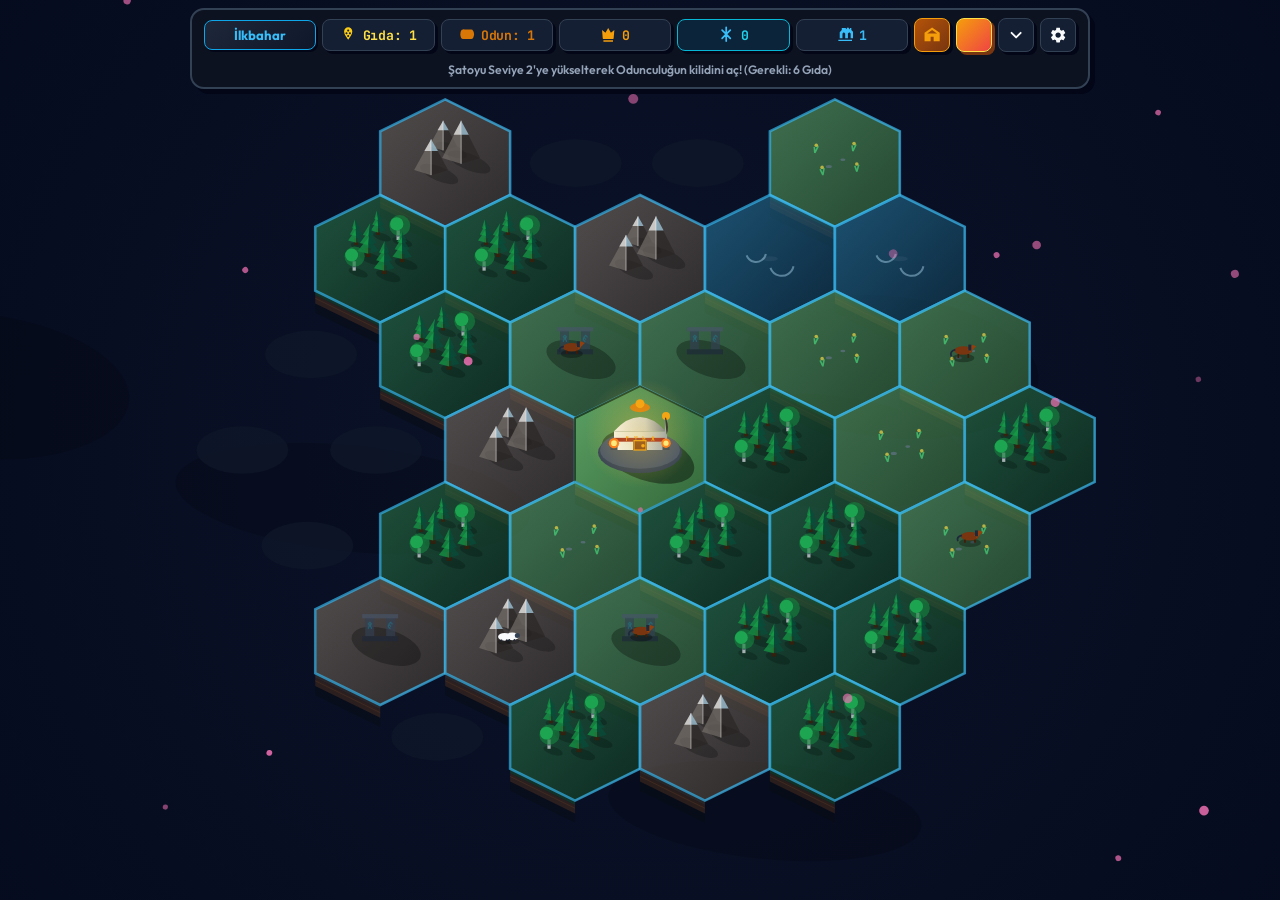
==== commit 0401e2f1: "feat: SVG ikon sistemine gecis, sifir emoji standardi ve insaat secim duzeltmesi" ====
--- a/index.html
+++ b/index.html
@@ -19,9 +19,158 @@
   <link href="https://fonts.googleapis.com/css2?family=Cinzel:wght@600;700;900&family=JetBrains+Mono:wght@500;700&family=Outfit:wght@400;500;600;700;800&display=swap" rel="stylesheet">
   
   <!-- CSS Styles -->
-  <link rel="stylesheet" href="style.css?v=8" />
+  <link rel="stylesheet" href="style.css?v=9" />
 </head>
 <body>
+  <!-- Inline SVG Icon Sprite (Zero-Emoji Standard) -->
+  <svg xmlns="http://www.w3.org/2000/svg" style="display: none;">
+    <symbol id="icon-spring" viewBox="0 0 24 24">
+      <path d="M12 2C6.5 2 2 6.5 2 12c0 3.5 1.8 6.6 4.6 8.4-.2-1.3-.1-2.7.4-4 1.4-3.5 4.8-5.9 8.6-6.3-1.2 2.6-1.1 5.6.3 8.1 1.2 2.1 3.2 3.5 5.5 3.8 1.6-2.3 2.6-5 2.6-8 0-6.6-5.4-12-12-12z"/>
+    </symbol>
+    <symbol id="icon-summer" viewBox="0 0 24 24">
+      <circle cx="12" cy="12" r="5"/>
+      <path stroke="currentColor" stroke-width="2" stroke-linecap="round" d="M12 1v2m0 18v2M4.22 4.22l1.42 1.42m12.72 12.72l1.42 1.42M1 12h2m18 0h2M4.22 19.78l1.42-1.42M18.36 5.64l1.42-1.42"/>
+    </symbol>
+    <symbol id="icon-autumn" viewBox="0 0 24 24">
+      <path d="M17 8C8 10 5.9 16.17 3.82 21.34l1.89.66.95-2.3c.48.17.98.3 1.34.3C19 20 22 3 22 3c-1 2-8 2.25-13 3.25S2 11.5 2 13.5s1.75 3.75 1.75 3.75C7 8 17 8 17 8z"/>
+    </symbol>
+    <symbol id="icon-winter" viewBox="0 0 24 24">
+      <path stroke="currentColor" stroke-width="2" stroke-linecap="round" d="M12 2v20M2 12h20M4.93 4.93l14.14 14.14M4.93 19.07L19.07 4.93M12 6l-2-2m4 0l-2 2m0 12l-2 2m4 0l-2-2M6 12l-2-2m0 4l2-2m12 0l2-2m0 4l-2-2"/>
+    </symbol>
+    <symbol id="icon-food" viewBox="0 0 24 24">
+      <path d="M12 2c-3.3 0-6 2.7-6 6 0 4.2 3.5 8.2 6 12 2.5-3.8 6-7.8 6-12 0-3.3-2.7-6-6-6zm0 3c.8 0 1.5.7 1.5 1.5S12.8 8 12 8s-1.5-.7-1.5-1.5S11.2 5 12 5zm-2.5 4c.8 0 1.5.7 1.5 1.5S10.3 12 9.5 12 8 11.3 8 10.5 8.7 9 9.5 9zm5 0c.8 0 1.5.7 1.5 1.5s-.7 1.5-1.5 1.5-1.5-.7-1.5-1.5.7-1.5 1.5-1.5zm-2.5 4c.8 0 1.5.7 1.5 1.5s-.7 1.5-1.5 1.5-1.5-.7-1.5-1.5.7-1.5 1.5-1.5z"/>
+    </symbol>
+    <symbol id="icon-wood" viewBox="0 0 24 24">
+      <ellipse cx="6" cy="12" rx="4" ry="7"/>
+      <path d="M6 5h12c2.2 0 4 3.1 4 7s-1.8 7-4 7H6"/>
+      <circle cx="6" cy="12" r="2"/>
+    </symbol>
+    <symbol id="icon-crown" viewBox="0 0 24 24">
+      <path d="M5 19h14a1 1 0 0 0 1-1l1-12-5 4-4-7-4 7-5-4 1 12a1 1 0 0 0 1 1zm0 2h14v2H5z"/>
+    </symbol>
+    <symbol id="icon-tamga" viewBox="0 0 24 24">
+      <path stroke="currentColor" stroke-width="2.5" stroke-linecap="round" stroke-linejoin="round" fill="none" d="M12 2v20M6 6l6 6 6-6M6 18l6-6 6 6"/>
+    </symbol>
+    <symbol id="icon-castle" viewBox="0 0 24 24">
+      <path d="M2 20h20v2H2zm2-2h4v-7l2-2 2 2v7h4v-7l2-2 2 2v7h4v-9l-3-3v-3h-2v2l-3-3-3 3v-2H7v3L4 9z"/>
+    </symbol>
+    <symbol id="icon-otag" viewBox="0 0 24 24">
+      <path d="M12 2L2 9v11h20V9L12 2zm0 3.2L18.5 10H5.5L12 5.2zM10 14h4v6h-4v-6z"/>
+    </symbol>
+    <symbol id="icon-frenzy" viewBox="0 0 24 24">
+      <path d="M11 21h-1l1-7H7.5c-.9 0-1.4-.9-.9-1.6L14 3h1l-1 7h3.5c.9 0 1.4.9.9 1.6L11 21z"/>
+    </symbol>
+    <symbol id="icon-gear" viewBox="0 0 24 24">
+      <path d="M19.14 12.94c.04-.3.06-.61.06-.94 0-.32-.02-.64-.07-.94l2.03-1.58c.18-.14.23-.41.12-.61l-1.92-3.32c-.12-.22-.37-.29-.59-.22l-2.39.96c-.5-.38-1.03-.7-1.62-.94l-.36-2.54c-.04-.24-.24-.41-.48-.41h-3.84c-.24 0-.43.17-.47.41l-.36 2.54c-.59.24-1.13.57-1.62.94l-2.39-.96c-.22-.08-.47 0-.59.22L2.74 8.87c-.12.21-.08.47.12.61l2.03 1.58c-.05.3-.09.63-.09.94s.02.64.07.94l-2.03 1.58c-.18.14-.23.41-.12.61l1.92 3.32c.12.22.37.29.59.22l2.39-.96c.5.38 1.03.7 1.62.94l.36 2.54c.05.24.24.41.48.41h3.84c.24 0 .44-.17.47-.41l.36-2.54c.59-.24 1.13-.56 1.62-.94l2.39.96c.22.08.47 0 .59-.22l1.92-3.32c.12-.22.07-.47-.12-.61l-2.01-1.58zM12 15.6c-1.98 0-3.6-1.62-3.6-3.6s1.62-3.6 3.6-3.6 3.6 1.62 3.6 3.6-1.62 3.6-3.6 3.6z"/>
+    </symbol>
+    <symbol id="icon-chevron-down" viewBox="0 0 24 24">
+      <path stroke="currentColor" stroke-width="2.5" stroke-linecap="round" stroke-linejoin="round" fill="none" d="M6 9l6 6 6-6"/>
+    </symbol>
+    <symbol id="icon-chevron-up" viewBox="0 0 24 24">
+      <path stroke="currentColor" stroke-width="2.5" stroke-linecap="round" stroke-linejoin="round" fill="none" d="M18 15l-6-6-6 6"/>
+    </symbol>
+    <symbol id="icon-flour" viewBox="0 0 24 24">
+      <path d="M16 4h-2.5l-1.5-2-1.5 2H8c-2 0-3 1.5-3 3v12c0 2 1.5 3 3.5 3h7c2 0 3.5-1 3.5-3V7c0-1.5-1-3-3-3zm-4 13c-2 0-3-1.5-3-3s1.5-3 3-3 3 1.5 3 3-1.5 3-3 3z"/>
+    </symbol>
+    <symbol id="icon-plank" viewBox="0 0 24 24">
+      <path d="M3 5h18v4H3zm0 5h18v4H3zm0 5h18v4H3z"/>
+    </symbol>
+    <symbol id="icon-bread" viewBox="0 0 24 24">
+      <path d="M19 7H5c-2.2 0-4 1.8-4 4v5c0 1.7 1.3 3 3 3h16c1.7 0 3-1.3 3-3v-5c0-2.2-1.8-4-4-4zm-11 5c-.6 0-1-.4-1-1s.4-1 1-1 1 .4 1 1-.4 1-1 1zm4 0c-.6 0-1-.4-1-1s.4-1 1-1 1 .4 1 1-.4 1-1 1zm4 0c-.6 0-1-.4-1-1s.4-1 1-1 1 .4 1 1-.4 1-1 1z"/>
+    </symbol>
+    <symbol id="icon-furniture" viewBox="0 0 24 24">
+      <path d="M7 3h10v8H7zm11 9H6c-1.1 0-2 .9-2 2v7h2v-4h12v4h2v-7c0-1.1-.9-2-2-2z"/>
+    </symbol>
+    <symbol id="icon-stone" viewBox="0 0 24 24">
+      <path d="M17.5 4.5l-6-2.5-7 4-2 7 5 7.5 9.5 1 5-6.5-1-8z"/>
+    </symbol>
+    <symbol id="icon-iron" viewBox="0 0 24 24">
+      <path d="M21.7 6.3l-4-4c-.4-.4-1-.4-1.4 0l-3.3 3.3 5.4 5.4 3.3-3.3c.4-.4.4-1 0-1.4zM2.3 20.3l10-10 1.4 1.4-10 10c-.4.4-1 .4-1.4 0l-.01-.01c-.39-.39-.39-1.01.01-1.39z"/>
+    </symbol>
+    <symbol id="icon-obsidian" viewBox="0 0 24 24">
+      <path d="M12 2L4 9l8 13 8-13-8-7zm0 3.2L16.8 9H7.2L12 5.2zM6.5 10.5h11L12 18.8 6.5 10.5z"/>
+    </symbol>
+    <symbol id="icon-mithril" viewBox="0 0 24 24">
+      <path d="M12 2l3.5 6.5L22 12l-6.5 3.5L12 22l-3.5-6.5L2 12l6.5-3.5L12 2z"/>
+    </symbol>
+    <symbol id="icon-quests" viewBox="0 0 24 24">
+      <path d="M19 3H5c-1.1 0-2 .9-2 2v14c0 1.1.9 2 2 2h14c1.1 0 2-.9 2-2V5c0-1.1-.9-2-2-2zm-2 14H7v-2h10v2zm0-4H7v-2h10v2zm0-4H7V7h10v2z"/>
+    </symbol>
+    <symbol id="icon-relics" viewBox="0 0 24 24">
+      <path d="M18 4h-2V2H8v2H6c-1.1 0-2 .9-2 2v2c0 2.2 1.8 4 4 4h.3c.9 2.3 3 4 5.7 4.7V19H10v2h4v-2h-4v-2.3c2.7-.7 4.8-2.4 5.7-4.7H16c2.2 0 4-1.8 4-4V6c0-1.1-.9-2-2-2zM6 8V6h2v4c-1.1 0-2-.9-2-2zm12 0c0 1.1-.9 2-2 2V6h2v2z"/>
+    </symbol>
+    <symbol id="icon-market" viewBox="0 0 24 24">
+      <path d="M12 3v3h7l-3 7h-8L5 6h7V3h-2V1h4v2h-2zm-6 9l2-5H4l2 5zm12 0l2-5h-4l2 5zM4 21h16v2H4zM11 15h2v6h-2z"/>
+    </symbol>
+    <symbol id="icon-layer" viewBox="0 0 24 24">
+      <path d="M12 2L1 21h22L12 2zm0 5l6.5 12h-13L12 7zm-1 5h2v4h-2z"/>
+    </symbol>
+    <symbol id="icon-titles" viewBox="0 0 24 24">
+      <path d="M12 2l3 6 6.5.9-4.7 4.6 1.1 6.5-5.9-3.1-5.9 3.1 1.1-6.5-4.7-4.6 6.5-.9 3-6z"/>
+    </symbol>
+    <symbol id="icon-fire" viewBox="0 0 24 24">
+      <path d="M13.5 2c-.5 2.5-2 4.5-4 6 2 .5 4 2 4 4.5 0 2.5-2 4.5-4.5 4.5S4.5 14.5 4.5 12c0-1.5.5-2.8 1.5-3.8C4 9.5 3 11.5 3 14c0 4.4 3.6 8 8 8s8-3.6 8-8c0-5-3.5-9-5.5-12z"/>
+    </symbol>
+    <symbol id="icon-horn" viewBox="0 0 24 24">
+      <path d="M3 10v4c0 1.1.9 2 2 2h3l5 4V4L8 8H5c-1.1 0-2 .9-2 2zm13.5 2c0-1.8-1-3.3-2.5-4v8c1.5-.7 2.5-2.2 2.5-4z"/>
+    </symbol>
+    <symbol id="icon-rain" viewBox="0 0 24 24">
+      <path d="M19.35 10.04C18.67 6.59 15.64 4 12 4 9.11 4 6.6 5.64 5.35 8.04 2.34 8.36 0 10.91 0 14c0 3.31 2.69 6 6 6h13c2.76 0 5-2.24 5-5 0-2.64-2.05-4.78-4.65-4.96zM9 14l-2 4h2l2-4H9zm6 0l-2 4h2l2-4h-2z"/>
+    </symbol>
+    <symbol id="icon-shaman" viewBox="0 0 24 24">
+      <circle cx="12" cy="12" r="8"/>
+      <path stroke="currentColor" stroke-width="2" fill="none" d="M12 2v20M2 12h20M5 5l14 14M5 19L19 5"/>
+    </symbol>
+    <symbol id="icon-sword" viewBox="0 0 24 24">
+      <path d="M6.92 5L5 6.92l5.5 5.5L4 18.92 5.08 20 11.5 13.58l5.5 5.5L18.92 17.16l-5.5-5.5 5.5-5.5L17.08 4.24 11.5 9.74 6.92 5z"/>
+    </symbol>
+    <symbol id="icon-shield" viewBox="0 0 24 24">
+      <path d="M12 2L4 5v6.09c0 5.05 3.41 9.76 8 10.91 4.59-1.15 8-5.86 8-10.91V5l-8-3z"/>
+    </symbol>
+    <symbol id="icon-road" viewBox="0 0 24 24">
+      <path d="M18.1 3H5.9L3 21h18l-2.9-18zM11 6h2v3h-2V6zm0 6h2v3h-2v-3zm0 6h2v3h-2v-3z"/>
+    </symbol>
+    <symbol id="icon-caravan" viewBox="0 0 24 24">
+      <path d="M20 8h-3V6c0-1.1-.9-2-2-2H9C7.9 4 7 4.9 7 6v2H4c-1.1 0-2 .9-2 2v8c0 1.1.9 2 2 2h1c0 1.7 1.3 3 3 3s3-1.3 3-3h6c0 1.7 1.3 3 3 3s3-1.3 3-3h1c1.1 0 2-.9 2-2v-8c0-1.1-.9-2-2-2zm-12 13c-.6 0-1-.4-1-1s.4-1 1-1 1 .4 1 1-.4 1-1 1zm12 0c-.6 0-1-.4-1-1s.4-1 1-1 1 .4 1 1-.4 1-1 1z"/>
+    </symbol>
+    <symbol id="icon-temple" viewBox="0 0 24 24">
+      <path d="M12 2L2 7v2h20V7L12 2zm-8 8h3v9H4zm6 0h4v9h-4zm7 0h3v9h-3zm-11 10h16v2H2z"/>
+    </symbol>
+    <symbol id="icon-dice" viewBox="0 0 24 24">
+      <rect x="3" y="3" width="18" height="18" rx="3" ry="3"/>
+      <circle cx="8" cy="8" r="1.5" fill="#0d1321"/>
+      <circle cx="16" cy="8" r="1.5" fill="#0d1321"/>
+      <circle cx="12" cy="12" r="1.5" fill="#0d1321"/>
+      <circle cx="8" cy="16" r="1.5" fill="#0d1321"/>
+      <circle cx="16" cy="16" r="1.5" fill="#0d1321"/>
+    </symbol>
+    <symbol id="icon-worker" viewBox="0 0 24 24">
+      <path d="M12 2c-2.2 0-4 1.8-4 4 0 1.5.8 2.8 2 3.5V11H6c-1.1 0-2 .9-2 2v7h16v-7c0-1.1-.9-2-2-2h-4V9.5c1.2-.7 2-2 2-3.5 0-2.2-1.8-4-4-4zm0 2c1.1 0 2 .9 2 2s-.9 2-2 2-2-.9-2-2 .9-2 2-2z"/>
+    </symbol>
+    <symbol id="icon-volume-on" viewBox="0 0 24 24">
+      <path d="M3 9v6h4l5 5V4L7 9H3zm13.5 3c0-1.8-1-3.3-2.5-4v8c1.5-.7 2.5-2.2 2.5-4zM14 3.2v2.1c3.4 1 6 4.1 6 7.7s-2.6 6.7-6 7.7v2.1c4.6-1 8-5.1 8-9.8s-3.4-8.8-8-9.8z"/>
+    </symbol>
+    <symbol id="icon-volume-off" viewBox="0 0 24 24">
+      <path d="M16.5 12c0-1.8-1-3.3-2.5-4v2.2l2.4 2.4c.1-.2.1-.4.1-.6zM19 12c0 1.4-.4 2.7-1.1 3.8l1.5 1.5C20.4 15.7 21 13.9 21 12c0-4.7-3.4-8.8-8-9.8v2.1c3.4 1 6 4.1 6 7.7zm-15.3-9L2.3 4.4 7.9 10H3v4h4l5 5v-6.9l4.3 4.3c-.7.5-1.5.9-2.3 1.1v2.1c1.4-.3 2.6-.9 3.7-1.8l2 2 1.4-1.4L3.7 3zM12 4L9.9 6.1 12 8.2V4z"/>
+    </symbol>
+    <symbol id="icon-globe" viewBox="0 0 24 24">
+      <circle cx="12" cy="12" r="10"/>
+      <path stroke="currentColor" stroke-width="1.5" fill="none" d="M2 12h20M12 2a15.3 15.3 0 0 1 4 10 15.3 15.3 0 0 1-4 10 15.3 15.3 0 0 1-4-10 15.3 15.3 0 0 1 4-10z"/>
+    </symbol>
+    <symbol id="icon-stats" viewBox="0 0 24 24">
+      <path d="M4 19h16v2H2V3h2v16zm4-8h3v6H8v-6zm5-5h3v11h-3V6zm5 8h3v3h-3v-3z"/>
+    </symbol>
+    <symbol id="icon-sparkles" viewBox="0 0 24 24">
+      <path d="M12 2l2.4 7.6L22 12l-7.6 2.4L12 22l-2.4-7.6L2 12l7.6-2.4L12 2zm-7 13l1.2 3.8L10 20l-3.8 1.2L5 25l-1.2-3.8L0 20l3.8-1.2L5 15z"/>
+    </symbol>
+    <symbol id="icon-hammer" viewBox="0 0 24 24">
+      <path d="M2 19.6l7.4-7.4 1.4 1.4-7.4 7.4zm19.6-13l-4.2-4.2c-.4-.4-1-.4-1.4 0l-2.8 2.8 5.6 5.6 2.8-2.8c.4-.4.4-1 0-1.4z"/>
+    </symbol>
+    <symbol id="icon-axe" viewBox="0 0 24 24">
+      <path d="M12 2L4 7v6c0 3 2 6 4 8l4 1 4-1c2-2 4-5 4-8V7l-8-5z"/>
+    </symbol>
+  </svg>
+
   <div id="game-container">
     <!-- 3D Isometric Canvas -->
     <canvas id="game-canvas"></canvas>
@@ -30,74 +179,83 @@
     <header id="top-bar">
       <div class="top-row">
         <div class="chip season-chip" id="chip-season" title="Dinamik Bozkır Mevsimi">
-          <span class="chip-icon" id="season-icon">🌸</span>
+          <span class="chip-icon" id="season-icon"><svg class="svg-icon svg-icon-green"><use href="#icon-spring"/></svg></span>
           <span class="chip-label" id="season-label">İlkbahar</span>
         </div>
         <div class="chip food-chip" id="chip-food">
-          <span class="chip-icon">🥡</span>
+          <span class="chip-icon"><svg class="svg-icon svg-icon-yellow"><use href="#icon-food"/></svg></span>
           <span class="chip-label" id="food-label">Gıda: 1</span>
         </div>
         <div class="chip wood-chip" id="chip-wood">
-          <span class="chip-icon">🪵</span>
+          <span class="chip-icon"><svg class="svg-icon svg-icon-wood"><use href="#icon-wood"/></svg></span>
           <span class="chip-label" id="wood-label">Odun: 0</span>
         </div>
         <div class="chip crown-chip" id="chip-crown">
-          <span class="chip-icon">👑</span>
+          <span class="chip-icon"><svg class="svg-icon svg-icon-gold"><use href="#icon-crown"/></svg></span>
           <span class="chip-label" id="crown-label">0</span>
         </div>
         <div class="chip tamga-chip" id="chip-tamga" title="Göktürk Damgası / Ata Ruhları">
-          <span class="chip-icon">𐰋</span>
+          <span class="chip-icon"><svg class="svg-icon svg-icon-cyan"><use href="#icon-tamga"/></svg></span>
           <span class="chip-label" id="tamga-label">0</span>
         </div>
         <div class="chip land-chip" id="chip-land">
-          <span class="chip-icon">🏰</span>
+          <span class="chip-icon"><svg class="svg-icon svg-icon-cyan"><use href="#icon-castle"/></svg></span>
           <span class="chip-label" id="land-label">1</span>
         </div>
-        <button id="btn-otag" class="icon-btn otag-btn" title="⛺ Hakan Otağı (Göç, Fermanlar, Eserler, Pazar, Unvanlar)">⛺<span id="otag-badge" class="badge hidden">!</span></button>
-        <button id="btn-frenzy" class="icon-btn frenzy-btn" title="⚡ 10x Çılgınlık & 10 Dk Hediye">⚡</button>
-        <button id="btn-toggle-drawer" class="icon-btn" title="Envanter Çekmecesi">▼</button>
-        <button id="btn-settings" class="icon-btn" title="Ayarlar & İstatistikler">⚙️</button>
+        <button id="btn-otag" class="icon-btn otag-btn" title="Hakan Otağı (Göç, Fermanlar, Eserler, Pazar, Unvanlar)">
+          <svg class="svg-icon svg-icon-gold"><use href="#icon-otag"/></svg>
+          <span id="otag-badge" class="badge hidden">!</span>
+        </button>
+        <button id="btn-frenzy" class="icon-btn frenzy-btn" title="10x Çılgınlık & Anında Üretim">
+          <svg class="svg-icon svg-icon-yellow"><use href="#icon-frenzy"/></svg>
+        </button>
+        <button id="btn-toggle-drawer" class="icon-btn" title="Envanter Çekmecesi">
+          <svg class="svg-icon"><use href="#icon-chevron-down"/></svg>
+        </button>
+        <button id="btn-settings" class="icon-btn" title="Ayarlar & İstatistikler">
+          <svg class="svg-icon"><use href="#icon-gear"/></svg>
+        </button>
       </div>
 
       <!-- Expandable Secondary Resources Drawer -->
       <div id="drawer-row" class="drawer-row hidden">
         <div class="chip flour-chip" id="chip-flour">
-          <span class="chip-icon">🌾</span>
+          <span class="chip-icon"><svg class="svg-icon svg-icon-yellow"><use href="#icon-flour"/></svg></span>
           <span class="chip-label" id="flour-label">Un: 0</span>
         </div>
         <div class="chip plank-chip" id="chip-plank">
-          <span class="chip-icon">🪵</span>
+          <span class="chip-icon"><svg class="svg-icon svg-icon-wood"><use href="#icon-plank"/></svg></span>
           <span class="chip-label" id="plank-label">Kereste: 0</span>
         </div>
         <div class="chip bread-chip" id="chip-bread">
-          <span class="chip-icon">🍞</span>
+          <span class="chip-icon"><svg class="svg-icon svg-icon-yellow"><use href="#icon-bread"/></svg></span>
           <span class="chip-label" id="bread-label">Ekmek: 0</span>
         </div>
         <div class="chip furniture-chip" id="chip-furniture">
-          <span class="chip-icon">🪑</span>
+          <span class="chip-icon"><svg class="svg-icon svg-icon-cyan"><use href="#icon-furniture"/></svg></span>
           <span class="chip-label" id="furniture-label">Mobilya: 0</span>
         </div>
         <div class="chip stone-chip" id="chip-stone">
-          <span class="chip-icon">🪨</span>
+          <span class="chip-icon"><svg class="svg-icon svg-icon-silver"><use href="#icon-stone"/></svg></span>
           <span class="chip-label" id="stone-label">Taş: 0</span>
         </div>
         <div class="chip iron-chip" id="chip-iron">
-          <span class="chip-icon">⛏️</span>
+          <span class="chip-icon"><svg class="svg-icon svg-icon-cyan"><use href="#icon-iron"/></svg></span>
           <span class="chip-label" id="iron-label">Demir: 0</span>
         </div>
         <div class="chip obsidian-chip" id="chip-obsidian">
-          <span class="chip-icon">🔮</span>
+          <span class="chip-icon"><svg class="svg-icon svg-icon-purple"><use href="#icon-obsidian"/></svg></span>
           <span class="chip-label" id="obsidian-label">Obsidiyen: 0</span>
         </div>
         <div class="chip mithril-chip" id="chip-mithril">
-          <span class="chip-icon">💠</span>
+          <span class="chip-icon"><svg class="svg-icon svg-icon-cyan"><use href="#icon-mithril"/></svg></span>
           <span class="chip-label" id="mithril-label">Mithril: 0</span>
         </div>
       </div>
 
       <!-- Dynamic Quest / Hint Bar -->
       <div id="hint-bar">
-        <span id="hint-label">Şatoyu Seviye 2'ye yükselterek Odunculuğun kilidini aç! (Gerekli: 6 🥡)</span>
+        <span id="hint-label">Şatoyu Seviye 2'ye yükselterek Odunculuğun kilidini aç!</span>
       </div>
     </header>
 
@@ -119,25 +277,25 @@
     <div id="modal-backdrop" class="hidden">
       <div id="settings-modal" class="modal-card hidden">
         <div class="modal-header">
-          <h2 id="settings-title">⚙️ Ayarlar & Krallık Yönetimi</h2>
+          <h2 id="settings-title"><svg class="svg-icon"><use href="#icon-gear"/></svg> Ayarlar & Krallık Yönetimi</h2>
           <button id="btn-close-settings" class="close-btn">✕</button>
         </div>
 
         <div class="tab-buttons-row">
-          <button id="tab-btn-general" class="tab-btn active">🌐 Genel</button>
-          <button id="tab-btn-stats" class="tab-btn">📊 İstatistikler</button>
-          <button id="tab-btn-prestige" class="tab-btn">👑 Prestij</button>
-          <button id="tab-btn-talents" class="tab-btn">⚡ Yetenekler</button>
+          <button id="tab-btn-general" class="tab-btn active"><svg class="svg-icon"><use href="#icon-globe"/></svg> Genel</button>
+          <button id="tab-btn-stats" class="tab-btn"><svg class="svg-icon"><use href="#icon-stats"/></svg> İstatistikler</button>
+          <button id="tab-btn-prestige" class="tab-btn"><svg class="svg-icon svg-icon-gold"><use href="#icon-crown"/></svg> Prestij</button>
+          <button id="tab-btn-talents" class="tab-btn"><svg class="svg-icon svg-icon-yellow"><use href="#icon-frenzy"/></svg> Yetenekler</button>
         </div>
 
         <!-- Tab 1: General & Sound -->
         <div id="tab-general" class="tab-pane active">
           <label class="section-label" id="lbl-lang-select">Dil Seçimi / Language:</label>
           <div class="lang-grid">
-            <button class="btn-lang" data-lang="tr">🇹🇷 TR</button>
-            <button class="btn-lang" data-lang="en">🇬🇧 EN</button>
-            <button class="btn-lang" data-lang="es">🇪🇸 ES</button>
-            <button class="btn-lang" data-lang="de">🇩🇪 DE</button>
+            <button class="btn-lang" data-lang="tr">TR</button>
+            <button class="btn-lang" data-lang="en">EN</button>
+            <button class="btn-lang" data-lang="es">ES</button>
+            <button class="btn-lang" data-lang="de">DE</button>
           </div>
 
           <hr class="modal-divider" />
@@ -145,7 +303,7 @@
           <label class="section-label" id="lbl-audio-sfx">Ses Efektleri (SFX):</label>
           <div class="audio-control-row">
             <input type="range" id="volume-slider" min="0" max="1" step="0.05" value="0.8" />
-            <button id="btn-mute-toggle" class="btn-secondary">🔊 Açık</button>
+            <button id="btn-mute-toggle" class="btn-secondary"><svg class="svg-icon"><use href="#icon-volume-on"/></svg> Açık</button>
           </div>
         </div>
 
@@ -172,45 +330,45 @@
             Krallığını sıfırlayarak kalıcı Kraliyet Taçları kazan. Her taç üretimi ve taşımayı kalıcı olarak %5 hızlandırır!
           </p>
           <div class="prestige-box">
-            <div class="prestige-row"><span id="lbl-curr-crowns">Mevcut Taçlar</span>: <b id="val-curr-crowns" class="text-gold">0 👑 (+%0)</b></div>
-            <div class="prestige-row"><span id="lbl-earn-crowns">Sıfırlanınca Kazanılacak Taç</span>: <b id="val-earn-crowns" class="text-green">+0 👑</b></div>
-          </div>
-          <button id="btn-do-prestige" class="btn-primary prestige-btn">👑 Krallığı Sıfırla & Yeniden Doğur</button>
-        </div>
-
-        <!-- Tab 4: Talent Tree (Yetenek Ağacı) -->
+            <div class="prestige-row"><span id="lbl-curr-crowns">Mevcut Taçlar</span>: <b id="val-curr-crowns" class="text-gold">0 Taç (+%0)</b></div>
+            <div class="prestige-row"><span id="lbl-earn-crowns">Sıfırlanınca Kazanılacak Taç</span>: <b id="val-earn-crowns" class="text-green">+0 Taç</b></div>
+          </div>
+          <button id="btn-do-prestige" class="btn-primary prestige-btn"><svg class="svg-icon svg-icon-gold"><use href="#icon-crown"/></svg> Krallığı Sıfırla & Yeniden Doğur</button>
+        </div>
+
+        <!-- Tab 4: Talents -->
         <div id="tab-talents" class="tab-pane hidden">
-          <div class="talent-crown-header">
-            <span class="text-gold" style="font-weight:700;font-size:0.95rem">👑 Harcanabilir Taç: <b id="talent-crown-val">0</b></span>
+          <div class="talents-header">
+            <span class="text-gold" style="font-weight:700;font-size:0.95rem"><svg class="svg-icon svg-icon-gold"><use href="#icon-crown"/></svg> Harcanabilir Taç: <b id="talent-crown-val">0</b></span>
           </div>
           <div class="talents-grid">
             <div class="talent-card" id="talent-worker">
               <div class="talent-info">
-                <h4>⚡ Hızlı İşçiler (<span id="lvl-talent-worker">0</span>/5)</h4>
-                <p>İşçi taşıma hızı +%25/sv.</p>
-              </div>
-              <button class="btn-talent-up" onclick="buyTalent('workerSpeed')">⬆️ <span id="cost-talent-worker">2</span> 👑</button>
+                <h4><svg class="svg-icon svg-icon-yellow"><use href="#icon-frenzy"/></svg> Hızlı İşçiler (<span id="lvl-talent-worker">0</span>/5)</h4>
+                <p>İşçilerin taşıma hızı +%10/sv.</p>
+              </div>
+              <button class="btn-talent-up" onclick="buyTalent('workerSpeed')"><span id="cost-talent-worker">2</span> Taç</button>
             </div>
             <div class="talent-card" id="talent-boost">
               <div class="talent-info">
-                <h4>✨ Verimli Krallık (<span id="lvl-talent-boost">0</span>/5)</h4>
-                <p>Tüm üretime +%10 hız/sv.</p>
-              </div>
-              <button class="btn-talent-up" onclick="buyTalent('boostAll')">⬆️ <span id="cost-talent-boost">3</span> 👑</button>
+                <h4><svg class="svg-icon svg-icon-gold"><use href="#icon-sparkles"/></svg> Verimli Krallık (<span id="lvl-talent-boost">0</span>/5)</h4>
+                <p>Tüm üretim hızlarına +%5/sv.</p>
+              </div>
+              <button class="btn-talent-up" onclick="buyTalent('boostAll')"><span id="cost-talent-boost">3</span> Taç</button>
             </div>
             <div class="talent-card" id="talent-treasure">
               <div class="talent-info">
-                <h4>🎁 Hazine Avcısı (<span id="lvl-talent-treasure">0</span>/5)</h4>
+                <h4><svg class="svg-icon svg-icon-gold"><use href="#icon-relics"/></svg> Hazine Avcısı (<span id="lvl-talent-treasure">0</span>/5)</h4>
                 <p>Sandıklar %30 daha sık çıkar.</p>
               </div>
-              <button class="btn-talent-up" onclick="buyTalent('treasureHunter')">⬆️ <span id="cost-talent-treasure">2</span> 👑</button>
+              <button class="btn-talent-up" onclick="buyTalent('treasureHunter')"><span id="cost-talent-treasure">2</span> Taç</button>
             </div>
             <div class="talent-card" id="talent-conquest">
               <div class="talent-info">
-                <h4>🏰 Fetih Ustası (<span id="lvl-talent-conquest">0</span>/5)</h4>
+                <h4><svg class="svg-icon svg-icon-cyan"><use href="#icon-castle"/></svg> Fetih Ustası (<span id="lvl-talent-conquest">0</span>/5)</h4>
                 <p>Arsa maliyeti -%8/sv.</p>
               </div>
-              <button class="btn-talent-up" onclick="buyTalent('conquestMaster')">⬆️ <span id="cost-talent-conquest">3</span> 👑</button>
+              <button class="btn-talent-up" onclick="buyTalent('conquestMaster')"><span id="cost-talent-conquest">3</span> Taç</button>
             </div>
           </div>
         </div>
@@ -218,7 +376,7 @@
 
       <!-- Prestige Confirm Dialog -->
       <div id="prestige-confirm-modal" class="modal-card modal-small hidden">
-        <h3 id="lbl-prestige-confirm-title" class="text-gold">⚠️ Krallığı Sıfırlamak İstediğinden Emin Misin?</h3>
+        <h3 id="lbl-prestige-confirm-title" class="text-gold"><svg class="svg-icon svg-icon-gold"><use href="#icon-crown"/></svg> Krallığı Sıfırlamak İstediğinden Emin Misin?</h3>
         <p id="lbl-prestige-confirm-desc" class="modal-desc">
           Harita, binalar ve mevcut kaynakların sıfırlanacak. Karşılığında +X Kraliyet Tacı kazanacaksın!
         </p>
@@ -230,23 +388,23 @@
 
       <!-- 8-Hour Offline Gains Modal -->
       <div id="offline-modal" class="modal-card modal-small hidden">
-        <h2 id="lbl-offline-title" class="text-gold">👑 Krallığına Hoş Geldin!</h2>
+        <h2 id="lbl-offline-title" class="text-gold"><svg class="svg-icon svg-icon-gold"><use href="#icon-crown"/></svg> Krallığına Hoş Geldin!</h2>
         <p id="lbl-offline-desc" class="modal-desc">
           Sen yokken krallığın çalışmaya devam etti (0 dk boyunca):
         </p>
         <div class="offline-gains-grid">
-          <div class="gain-item text-yellow" id="gain-food">+0.0 🥡 Gıda</div>
-          <div class="gain-item text-wood" id="gain-wood">+0.0 🪵 Odun</div>
-          <div class="gain-item text-flour" id="gain-flour">+0.0 🌾 Un</div>
-          <div class="gain-item text-plank" id="gain-plank">+0.0 🪵 Kereste</div>
-          <div class="gain-item text-bread" id="gain-bread">+0.0 🍞 Ekmek</div>
-          <div class="gain-item text-furniture" id="gain-furniture">+0.0 🪑 Mobilya</div>
-          <div class="gain-item text-stone" id="gain-stone">+0.0 🪨 Taş</div>
-          <div class="gain-item text-iron" id="gain-iron">+0.0 ⛏️ Demir</div>
+          <div class="gain-item text-yellow" id="gain-food"><svg class="svg-icon svg-icon-yellow"><use href="#icon-food"/></svg> +0.0 Gıda</div>
+          <div class="gain-item text-wood" id="gain-wood"><svg class="svg-icon svg-icon-wood"><use href="#icon-wood"/></svg> +0.0 Odun</div>
+          <div class="gain-item text-flour" id="gain-flour"><svg class="svg-icon svg-icon-yellow"><use href="#icon-flour"/></svg> +0.0 Un</div>
+          <div class="gain-item text-plank" id="gain-plank"><svg class="svg-icon svg-icon-wood"><use href="#icon-plank"/></svg> +0.0 Kereste</div>
+          <div class="gain-item text-bread" id="gain-bread"><svg class="svg-icon svg-icon-yellow"><use href="#icon-bread"/></svg> +0.0 Ekmek</div>
+          <div class="gain-item text-furniture" id="gain-furniture"><svg class="svg-icon svg-icon-cyan"><use href="#icon-furniture"/></svg> +0.0 Mobilya</div>
+          <div class="gain-item text-stone" id="gain-stone"><svg class="svg-icon svg-icon-silver"><use href="#icon-stone"/></svg> +0.0 Taş</div>
+          <div class="gain-item text-iron" id="gain-iron"><svg class="svg-icon svg-icon-cyan"><use href="#icon-iron"/></svg> +0.0 Demir</div>
         </div>
         <div class="dialog-button-row">
           <button id="btn-claim-offline" class="btn-secondary">Tümünü Al</button>
-          <button id="btn-claim-3x" class="btn-primary">📺 3x Al (Bonus)</button>
+          <button id="btn-claim-3x" class="btn-primary">3x Bonus Al</button>
         </div>
       </div>
 
@@ -255,91 +413,91 @@
       <!-- ======================================================= -->
       <div id="otag-modal" class="modal-card hidden">
         <div class="modal-header">
-          <h2 id="otag-title">⛺ Hakan Otağı & Krallık Divanı</h2>
+          <h2 id="otag-title"><svg class="svg-icon svg-icon-gold"><use href="#icon-otag"/></svg> Hakan Otağı & Krallık Divanı</h2>
           <button id="btn-close-otag" class="close-btn">✕</button>
         </div>
 
         <!-- Sekmeler -->
         <div class="tab-buttons-row otag-tabs">
-          <button id="tab-btn-migration" class="tab-btn active">🐎 Göç & Töre</button>
-          <button id="tab-btn-quests" class="tab-btn">📜 Fermanlar<span id="tab-quest-badge" class="badge hidden">!</span></button>
-          <button id="tab-btn-relics" class="tab-btn">🏺 Kadim Eserler</button>
-          <button id="tab-btn-market" class="tab-btn">⚖️ Pazar Yeri</button>
-          <button id="tab-btn-layer" class="tab-btn">🌋 Ergenekon</button>
-          <button id="tab-btn-titles" class="tab-btn">👑 Unvanlar</button>
+          <button id="tab-btn-migration" class="tab-btn active"><svg class="svg-icon svg-icon-cyan"><use href="#icon-tamga"/></svg> Göç & Töre</button>
+          <button id="tab-btn-quests" class="tab-btn"><svg class="svg-icon svg-icon-gold"><use href="#icon-quests"/></svg> Fermanlar<span id="tab-quest-badge" class="badge hidden">!</span></button>
+          <button id="tab-btn-relics" class="tab-btn"><svg class="svg-icon svg-icon-cyan"><use href="#icon-relics"/></svg> Kadim Eserler</button>
+          <button id="tab-btn-market" class="tab-btn"><svg class="svg-icon svg-icon-gold"><use href="#icon-market"/></svg> Pazar Yeri</button>
+          <button id="tab-btn-layer" class="tab-btn"><svg class="svg-icon svg-icon-fire"><use href="#icon-layer"/></svg> Ergenekon</button>
+          <button id="tab-btn-titles" class="tab-btn"><svg class="svg-icon svg-icon-gold"><use href="#icon-titles"/></svg> Unvanlar</button>
         </div>
 
         <!-- Sekme 1: Büyük Bozkır Göçü & Töre Ağacı -->
         <div id="pane-migration" class="tab-pane active">
           <p class="modal-desc">
-            Bozkır toprakları tükendiğinde Kağan kavmini toplar ve daha verimli yeni topraklara göç eder. Tüm binalar sıfırlanır, karşılığında <b>Göktürk Damgası (𐰋)</b> kazanılır.
+            Bozkır toprakları tükendiğinde Kağan kavmini toplar ve daha verimli yeni topraklara göç eder. Tüm binalar sıfırlanır, karşılığında <b>Göktürk Damgası</b> kazanılır.
           </p>
           <div class="migration-summary-box">
-            <div class="migration-stat"><span class="text-muted">Ata Ruhları (Damga):</span> <b id="val-curr-tamgas" class="text-cyan">0 𐰋</b></div>
-            <div class="migration-stat"><span class="text-muted">Göç Edilirse Kazanılacak:</span> <b id="val-earn-tamgas" class="text-gold">+0 𐰋</b></div>
-            <button id="btn-execute-migration" class="btn-primary migration-action-btn">📯 Kutlu Göç Borusunu Çal & Göç Et</button>
+            <div class="migration-stat"><span class="text-muted">Ata Ruhları (Damga):</span> <b id="val-curr-tamgas" class="text-cyan">0</b></div>
+            <div class="migration-stat"><span class="text-muted">Göç Edilirse Kazanılacak:</span> <b id="val-earn-tamgas" class="text-gold">+0</b></div>
+            <button id="btn-execute-migration" class="btn-primary migration-action-btn"><svg class="svg-icon"><use href="#icon-horn"/></svg> Kutlu Göç Borusunu Çal & Göç Et</button>
           </div>
 
           <div class="tore-branches-container">
             <!-- 1. Gök Tengri Kolu -->
             <div class="tore-branch branch-tengri">
-              <h4 class="branch-title">🌌 Gök Tengri Kolu (Kutsama & Doğa)</h4>
+              <h4 class="branch-title"><svg class="svg-icon svg-icon-cyan"><use href="#icon-shaman"/></svg> Gök Tengri Kolu (Kutsama & Doğa)</h4>
               <div class="tore-skills-grid">
                 <div class="tore-card" id="tore-rain">
                   <div class="tore-card-info">
-                    <b>🌧️ Kutlu Yağmur (<span id="lvl-tore-rain">0</span>/5)</b>
+                    <b><svg class="svg-icon svg-icon-cyan"><use href="#icon-rain"/></svg> Kutlu Yağmur (<span id="lvl-tore-rain">0</span>/5)</b>
                     <p>Mevsim & hava olaylarında üretim hızı +%30/sv.</p>
                   </div>
-                  <button class="btn-tore-up" onclick="buyToreTalent('gokTengri', 'rainBlessing')">⬆️ <span id="cost-tore-rain">1</span> 𐰋</button>
+                  <button class="btn-tore-up" onclick="buyToreTalent('gokTengri', 'rainBlessing')"><span id="cost-tore-rain">1</span> Damga</button>
                 </div>
                 <div class="tore-card" id="tore-shaman">
                   <div class="tore-card-info">
-                    <b>🔮 Şaman Aurası (<span id="lvl-tore-shaman">0</span>/5)</b>
+                    <b><svg class="svg-icon svg-icon-purple"><use href="#icon-shaman"/></svg> Şaman Aurası (<span id="lvl-tore-shaman">0</span>/5)</b>
                     <p>Şaman kutsama süresi +%40, etkisi +%25/sv.</p>
                   </div>
-                  <button class="btn-tore-up" onclick="buyToreTalent('gokTengri', 'shamanAura')">⬆️ <span id="cost-tore-shaman">2</span> 𐰋</button>
+                  <button class="btn-tore-up" onclick="buyToreTalent('gokTengri', 'shamanAura')"><span id="cost-tore-shaman">2</span> Damga</button>
                 </div>
               </div>
             </div>
 
             <!-- 2. Kül Tigin Kolu -->
             <div class="tore-branch branch-kultigin">
-              <h4 class="branch-title">⚔️ Kül Tigin Kolu (Savaş & Savunma)</h4>
+              <h4 class="branch-title"><svg class="svg-icon svg-icon-red"><use href="#icon-sword"/></svg> Kül Tigin Kolu (Savaş & Savunma)</h4>
               <div class="tore-skills-grid">
                 <div class="tore-card" id="tore-conquest">
                   <div class="tore-card-info">
-                    <b>🚩 Alp Yüreği (<span id="lvl-tore-conquest">0</span>/5)</b>
+                    <b><svg class="svg-icon svg-icon-red"><use href="#icon-sword"/></svg> Alp Yüreği (<span id="lvl-tore-conquest">0</span>/5)</b>
                     <p>Karo fetih maliyeti ve süresi -%15/sv.</p>
                   </div>
-                  <button class="btn-tore-up" onclick="buyToreTalent('kulTigin', 'braveHeart')">⬆️ <span id="cost-tore-conquest">1</span> 𐰋</button>
+                  <button class="btn-tore-up" onclick="buyToreTalent('kulTigin', 'braveHeart')"><span id="cost-tore-conquest">1</span> Damga</button>
                 </div>
                 <div class="tore-card" id="tore-defense">
                   <div class="tore-card-info">
-                    <b>🛡️ Çelik Korgan (<span id="lvl-tore-defense">0</span>/5)</b>
+                    <b><svg class="svg-icon svg-icon-cyan"><use href="#icon-shield"/></svg> Çelik Korgan (<span id="lvl-tore-defense">0</span>/5)</b>
                     <p>Gece baskını savuşturma şansı +%20/sv.</p>
                   </div>
-                  <button class="btn-tore-up" onclick="buyToreTalent('kulTigin', 'steelKorgan')">⬆️ <span id="cost-tore-defense">2</span> 𐰋</button>
+                  <button class="btn-tore-up" onclick="buyToreTalent('kulTigin', 'steelKorgan')"><span id="cost-tore-defense">2</span> Damga</button>
                 </div>
               </div>
             </div>
 
             <!-- 3. Tonyukuk Kolu -->
             <div class="tore-branch branch-tonyukuk">
-              <h4 class="branch-title">📜 Tonyukuk Kolu (İdare & Ticaret)</h4>
+              <h4 class="branch-title"><svg class="svg-icon svg-icon-gold"><use href="#icon-quests"/></svg> Tonyukuk Kolu (İdare & Ticaret)</h4>
               <div class="tore-skills-grid">
                 <div class="tore-card" id="tore-silk">
                   <div class="tore-card-info">
-                    <b>🐫 İpek Yolu Ağı (<span id="lvl-tore-silk">0</span>/5)</b>
+                    <b><svg class="svg-icon svg-icon-gold"><use href="#icon-market"/></svg> İpek Yolu Ağı (<span id="lvl-tore-silk">0</span>/5)</b>
                     <p>Kervan takas ödülleri +%40/sv.</p>
                   </div>
-                  <button class="btn-tore-up" onclick="buyToreTalent('tonyukuk', 'silkNetwork')">⬆️ <span id="cost-tore-silk">1</span> 𐰋</button>
+                  <button class="btn-tore-up" onclick="buyToreTalent('tonyukuk', 'silkNetwork')"><span id="cost-tore-silk">1</span> Damga</button>
                 </div>
                 <div class="tore-card" id="tore-roads">
                   <div class="tore-card-info">
-                    <b>🛤️ Taş Kervan Yolu (<span id="lvl-tore-roads">0</span>/5)</b>
+                    <b><svg class="svg-icon svg-icon-silver"><use href="#icon-road"/></svg> Taş Kervan Yolu (<span id="lvl-tore-roads">0</span>/5)</b>
                     <p>Binalar arası yol sinerji bonusu +%10/sv.</p>
                   </div>
-                  <button class="btn-tore-up" onclick="buyToreTalent('tonyukuk', 'pavedRoads')">⬆️ <span id="cost-tore-roads">2</span> 𐰋</button>
+                  <button class="btn-tore-up" onclick="buyToreTalent('tonyukuk', 'pavedRoads')"><span id="cost-tore-roads">2</span> Damga</button>
                 </div>
               </div>
             </div>
@@ -352,8 +510,8 @@
             <!-- Fast Quest (Tier 1) -->
             <div class="quest-card quest-fast" id="card-quest-fast">
               <div class="quest-header">
-                <span class="quest-tag tag-fast">⚡ Hızlı Ferman</span>
-                <span class="quest-reward" id="reward-quest-fast">+20 🪵 Odun</span>
+                <span class="quest-tag tag-fast"><svg class="svg-icon svg-icon-yellow"><use href="#icon-frenzy"/></svg> Hızlı Ferman</span>
+                <span class="quest-reward" id="reward-quest-fast">+20 Odun</span>
               </div>
               <p class="quest-desc" id="desc-quest-fast">20 Odun Topla</p>
               <div class="quest-progress-bg">
@@ -368,8 +526,8 @@
             <!-- Strategic Quest (Tier 2) -->
             <div class="quest-card quest-strategic" id="card-quest-strat">
               <div class="quest-header">
-                <span class="quest-tag tag-strat">🏰 Krallık Fermanı</span>
-                <span class="quest-reward" id="reward-quest-strat">+15 🪨 Taş + 1 👑</span>
+                <span class="quest-tag tag-strat"><svg class="svg-icon svg-icon-cyan"><use href="#icon-castle"/></svg> Krallık Fermanı</span>
+                <span class="quest-reward" id="reward-quest-strat">+15 Taş + 1 Taç</span>
               </div>
               <p class="quest-desc" id="desc-quest-strat">Bir Taş Ocağını 2. Seviyeye Yükselt</p>
               <div class="quest-progress-bg">
@@ -384,8 +542,8 @@
             <!-- Epic Quest (Tier 3) -->
             <div class="quest-card quest-epic" id="card-quest-epic">
               <div class="quest-header">
-                <span class="quest-tag tag-epic">👑 Epik Hükümdar Fermanı</span>
-                <span class="quest-reward" id="reward-quest-epic">+3 👑 Taç + Kadim Eser</span>
+                <span class="quest-tag tag-epic"><svg class="svg-icon svg-icon-gold"><use href="#icon-crown"/></svg> Epik Hükümdar Fermanı</span>
+                <span class="quest-reward" id="reward-quest-epic">+3 Taç + Kadim Eser</span>
               </div>
               <p class="quest-desc" id="desc-quest-epic">Şatoyu 3. Seviyeye Yükselt ve 8 Toprak Fethet</p>
               <div class="quest-progress-bg">
@@ -413,38 +571,38 @@
           <div class="market-grid">
             <div class="market-card">
               <div class="market-info">
-                <h4>🌾 Un ➔ 🪨 Taş Takası</h4>
+                <h4><svg class="svg-icon svg-icon-yellow"><use href="#icon-flour"/></svg> Un ➔ <svg class="svg-icon svg-icon-silver"><use href="#icon-stone"/></svg> Taş Takası</h4>
                 <p class="text-muted">15 Un ver, 8 Taş al.</p>
               </div>
               <button class="btn-primary" onclick="tradeMarket('flour_to_stone')">Takas Et</button>
             </div>
             <div class="market-card">
               <div class="market-info">
-                <h4>🍞 Ekmek ➔ ⛏️ Demir Takası</h4>
+                <h4><svg class="svg-icon svg-icon-yellow"><use href="#icon-bread"/></svg> Ekmek ➔ <svg class="svg-icon svg-icon-cyan"><use href="#icon-iron"/></svg> Demir Takası</h4>
                 <p class="text-muted">10 Ekmek ver, 5 Demir al.</p>
               </div>
               <button class="btn-primary" onclick="tradeMarket('bread_to_iron')">Takas Et</button>
             </div>
             <div class="market-card">
               <div class="market-info">
-                <h4>🪑 Mobilya ➔ 🪨 Taş Yığını</h4>
+                <h4><svg class="svg-icon svg-icon-cyan"><use href="#icon-furniture"/></svg> Mobilya ➔ <svg class="svg-icon svg-icon-silver"><use href="#icon-stone"/></svg> Taş Yığını</h4>
                 <p class="text-muted">10 Mobilya ver, 15 Taş al.</p>
               </div>
               <button class="btn-primary" onclick="tradeMarket('furniture_to_stone')">Takas Et</button>
             </div>
             <div class="market-card">
               <div class="market-info">
-                <h4>⛏️ Demir & Taş ➔ 👑 Taç Satışı</h4>
-                <p class="text-muted">25 Demir + 25 Taş ver, 1 👑 Taç al.</p>
-              </div>
-              <button class="btn-primary text-gold" onclick="tradeMarket('iron_stone_to_crown')">👑 Taç Al</button>
+                <h4><svg class="svg-icon svg-icon-cyan"><use href="#icon-iron"/></svg> Demir & Taş ➔ <svg class="svg-icon svg-icon-gold"><use href="#icon-crown"/></svg> Taç Satışı</h4>
+                <p class="text-muted">25 Demir + 25 Taş ver, 1 Taç al.</p>
+              </div>
+              <button class="btn-primary text-gold" onclick="tradeMarket('iron_stone_to_crown')">Taç Al</button>
             </div>
             <div class="market-card">
               <div class="market-info">
-                <h4>🔮 Obsidiyen ➔ 𐰋 Damga</h4>
-                <p class="text-muted">15 Obsidiyen ver, 1 𐰋 Göktürk Damgası al.</p>
-              </div>
-              <button class="btn-primary text-cyan" onclick="tradeMarket('obsidian_to_tamga')">𐰋 Damga Al</button>
+                <h4><svg class="svg-icon svg-icon-purple"><use href="#icon-obsidian"/></svg> Obsidiyen ➔ <svg class="svg-icon svg-icon-cyan"><use href="#icon-tamga"/></svg> Damga</h4>
+                <p class="text-muted">15 Obsidiyen ver, 1 Göktürk Damgası al.</p>
+              </div>
+              <button class="btn-primary text-cyan" onclick="tradeMarket('obsidian_to_tamga')">Damga Al</button>
             </div>
           </div>
         </div>
@@ -457,19 +615,19 @@
           <div class="layer-control-box">
             <div class="layer-status-row">
               <span>Mevcut Katman:</span>
-              <b id="lbl-active-layer-status" class="text-gold">🌍 Yeryüzü Krallığı</b>
+              <b id="lbl-active-layer-status" class="text-gold"><svg class="svg-icon svg-icon-green"><use href="#icon-globe"/></svg> Yeryüzü Krallığı</b>
             </div>
             <button id="btn-toggle-layer-action" class="btn-primary layer-switch-btn" onclick="toggleActiveLayer()">
-              🌋 Ergenekon Yeraltı Dünyasına İn
+              <svg class="svg-icon svg-icon-fire"><use href="#icon-layer"/></svg> Ergenekon Yeraltı Dünyasına İn
             </button>
           </div>
           <div class="underground-info-grid">
             <div class="underground-card">
-              <h4>🔮 Obsidiyen Dökümhanesi</h4>
+              <h4><svg class="svg-icon svg-icon-purple"><use href="#icon-obsidian"/></svg> Obsidiyen Dökümhanesi</h4>
               <p>Lav karolarında eriyik obsidiyen külçeleri üretir.</p>
             </div>
             <div class="underground-card">
-              <h4>💠 Mithril Kristal Madeni</h4>
+              <h4><svg class="svg-icon svg-icon-cyan"><use href="#icon-mithril"/></svg> Mithril Kristal Madeni</h4>
               <p>Kristal mağaralarında efsanevi parlak mithril cevheri kazar.</p>
             </div>
           </div>
@@ -487,7 +645,7 @@
       <!-- Gezgin Tüccar & Şaman Olay Modalı -->
       <div id="encounter-modal" class="modal-card modal-small hidden">
         <div class="encounter-header">
-          <span class="encounter-icon" id="encounter-icon">🐫</span>
+          <span class="encounter-icon" id="encounter-icon"><svg class="svg-icon svg-icon-gold"><use href="#icon-market"/></svg></span>
           <h3 id="encounter-title" class="text-gold">Gezgin İpek Yolu Kervanı</h3>
         </div>
         <p id="encounter-desc" class="modal-desc">
@@ -496,7 +654,7 @@
         <div class="encounter-offer-box" id="encounter-offer">
           <div class="offer-give">Verilecek: <b id="encounter-give">50 Taş</b></div>
           <div class="offer-arrow">➔</div>
-          <div class="offer-get">Alınacak: <b id="encounter-get" class="text-gold">2 Kraliyet Tacı (👑)</b></div>
+          <div class="offer-get">Alınacak: <b id="encounter-get" class="text-gold">2 Kraliyet Tacı</b></div>
         </div>
         <div class="encounter-timer-bar">
           <div id="encounter-timer-fill" style="width: 100%"></div>
@@ -510,7 +668,7 @@
       <!-- Zindan & Harabe Keşif Modalı -->
       <div id="ruins-modal" class="modal-card modal-small hidden">
         <div class="encounter-header">
-          <span class="encounter-icon">🏛️</span>
+          <span class="encounter-icon"><svg class="svg-icon svg-icon-cyan"><use href="#icon-temple"/></svg></span>
           <h3 id="ruins-title" class="text-gold">Kadim Kurgan Zindanı</h3>
         </div>
         <p id="ruins-desc" class="modal-desc">
@@ -518,12 +676,12 @@
         </p>
         <div class="ruins-choices">
           <button id="btn-ruins-safe" class="btn-secondary ruins-choice-btn">
-            <b>👷 İşçileri Gönder (Güvenli)</b>
+            <b><svg class="svg-icon svg-icon-yellow"><use href="#icon-worker"/></svg> İşçileri Gönder (Güvenli)</b>
             <span>Garanti: +50 Gıda, +30 Taş</span>
           </button>
           <button id="btn-ruins-gamble" class="btn-primary ruins-choice-btn">
-            <b>🎲 Kraliyet Keşfi Yap (Riskli Zar)</b>
-            <span>%70 Şans: 👑 Taç + Kadim Eser | %30 Şans: Sis Fırtınası</span>
+            <b><svg class="svg-icon svg-icon-gold"><use href="#icon-dice"/></svg> Kraliyet Keşfi Yap (Riskli Zar)</b>
+            <span>%70 Şans: Taç + Kadim Eser | %30 Şans: Sis Fırtınası</span>
           </button>
         </div>
       </div>
@@ -531,19 +689,19 @@
 
     <!-- Season / Zud Weather Banner -->
     <div id="season-banner" class="season-banner hidden">
-      <span class="season-banner-icon" id="season-banner-icon">❄️</span>
+      <span class="season-banner-icon" id="season-banner-icon"><svg class="svg-icon svg-icon-cyan"><use href="#icon-winter"/></svg></span>
       <span id="season-banner-text">ZUD FELAKETİ BAŞLADI! Tarlalar Donuyor, Isınmak İçin Odun Yakın!</span>
     </div>
 
     <!-- Night Raid Banner -->
     <div id="night-raid-banner" class="raid-banner hidden">
-      <span class="raid-icon">⚔️</span>
+      <span class="raid-icon"><svg class="svg-icon svg-icon-red"><use href="#icon-sword"/></svg></span>
       <span id="raid-text">GECE BASKINI YAKLAŞIYOR! Gözcü Kuleleri Savunmaya Geçti!</span>
     </div>
   </div>
 
   <!-- Game Logic Engine Script -->
-  <script src="game.js?v=7"></script>
+  <script src="game.js?v=9"></script>
   <script>
     if ('serviceWorker' in navigator) {
       window.addEventListener('load', () => {
@@ -555,4 +713,3 @@
   </script>
 </body>
 </html>
-
--- a/style.css
+++ b/style.css
@@ -135,6 +135,40 @@
   letter-spacing: -0.3px;
 }
 
+/* ==========================================================================
+   Vektörel SVG İkon Standardı (Zero-Emoji Standard)
+   ========================================================================== */
+.svg-icon {
+  display: inline-block;
+  width: 1.15em;
+  height: 1.15em;
+  fill: currentColor;
+  vertical-align: -0.15em;
+  flex-shrink: 0;
+  pointer-events: none;
+}
+
+.chip .chip-icon .svg-icon {
+  width: 1.25em;
+  height: 1.25em;
+}
+
+.icon-btn .svg-icon {
+  width: 1.2em;
+  height: 1.2em;
+}
+
+.svg-icon-gold { color: #f59e0b; fill: #f59e0b; }
+.svg-icon-yellow { color: #facc15; fill: #facc15; }
+.svg-icon-wood { color: #d97706; fill: #d97706; }
+.svg-icon-cyan { color: #38bdf8; fill: #38bdf8; }
+.svg-icon-green { color: #10b981; fill: #10b981; }
+.svg-icon-purple { color: #c084fc; fill: #c084fc; }
+.svg-icon-silver { color: #cbd5e1; fill: #cbd5e1; }
+.svg-icon-fire { color: #f97316; fill: #f97316; }
+.svg-icon-red { color: #ef4444; fill: #ef4444; }
+.svg-icon-blue { color: #60a5fa; fill: #60a5fa; }
+
 .food-chip .chip-label { color: #fde047; }
 .wood-chip .chip-label { color: var(--wood-color); }
 .crown-chip .chip-label { color: var(--gold); }
@@ -145,6 +179,8 @@
 .furniture-chip .chip-label { color: #93c5fd; }
 .stone-chip .chip-label { color: var(--stone-color); }
 .iron-chip .chip-label { color: var(--iron-color); }
+.obsidian-chip .chip-label { color: #c084fc; }
+.mithril-chip .chip-label { color: #38bdf8; }
 
 .frenzy-btn {
   background: linear-gradient(135deg, #f59e0b, #ef4444) !important;
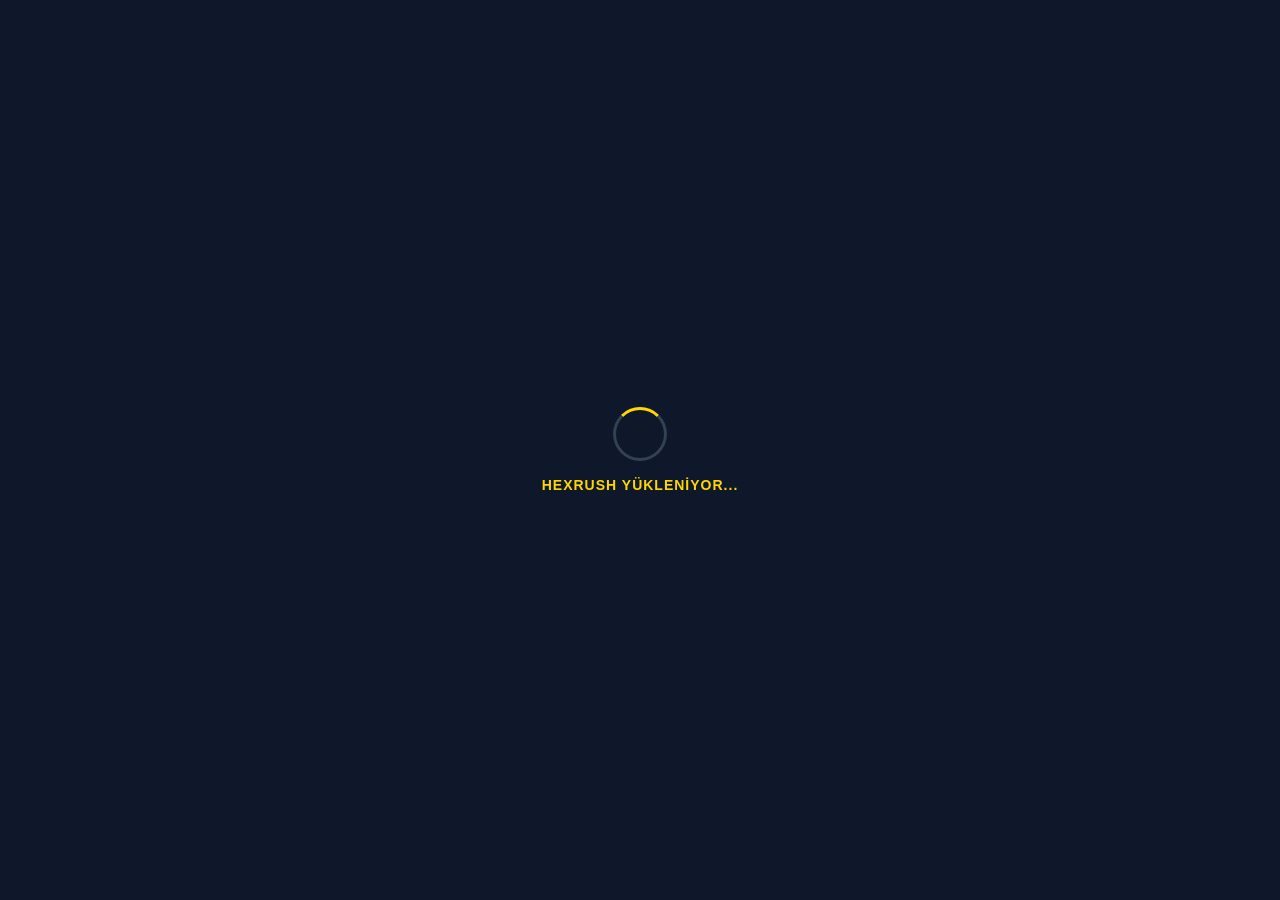
==== commit 01e7bf0d: "fix(web): add dark background, hex loading spinner, and bundle local canvaskit" ====
--- a/index.html
+++ b/index.html
@@ -1,715 +1,79 @@
 <!DOCTYPE html>
-<html lang="tr">
+<html>
 <head>
-  <meta charset="UTF-8" />
-  <meta name="viewport" content="width=device-width, initial-scale=1.0, maximum-scale=1.0, user-scalable=no, viewport-fit=cover" />
-  <title>Idle Kingdom Clicker</title>
-  
-  <!-- PWA & Mobile Web App Meta Tags -->
-  <meta name="apple-mobile-web-app-capable" content="yes" />
-  <meta name="apple-mobile-web-app-status-bar-style" content="black-translucent" />
-  <meta name="apple-mobile-web-app-title" content="Idle Kingdom" />
-  <meta name="theme-color" content="#161b22" />
-  <link rel="manifest" href="manifest.json" />
-  <link rel="icon" type="image/svg+xml" href="icon.svg" />
-  
-  <!-- Google Fonts -->
-  <link rel="preconnect" href="https://fonts.googleapis.com">
-  <link rel="preconnect" href="https://fonts.gstatic.com" crossorigin>
-  <link href="https://fonts.googleapis.com/css2?family=Cinzel:wght@600;700;900&family=JetBrains+Mono:wght@500;700&family=Outfit:wght@400;500;600;700;800&display=swap" rel="stylesheet">
-  
-  <!-- CSS Styles -->
-  <link rel="stylesheet" href="style.css?v=9" />
+  <!--
+    If you are serving your web app in a path other than the root, change the
+    href value below to reflect the base path you are serving from.
+
+    The path provided below has to start and end with a slash "/" in order for
+    it to work correctly.
+
+    For more details:
+    * https://developer.mozilla.org/en-US/docs/Web/HTML/Element/base
+
+    This is a placeholder for base href that will be replaced by the value of
+    the `--base-href` argument provided to `flutter build`.
+  -->
+  <base href="/hexrush/">
+
+  <meta charset="UTF-8">
+  <meta content="IE=Edge" http-equiv="X-UA-Compatible">
+  <meta name="description" content="A new Flutter project.">
+
+  <!-- iOS meta tags & icons -->
+  <meta name="mobile-web-app-capable" content="yes">
+  <meta name="apple-mobile-web-app-status-bar-style" content="black">
+  <meta name="apple-mobile-web-app-title" content="HexRush">
+  <link rel="apple-touch-icon" href="icons/Icon-192.png">
+
+  <!-- Favicon -->
+  <link rel="icon" type="image/png" href="favicon.png"/>
+
+  <title>HexRush</title>
+  <link rel="manifest" href="manifest.json">
+  <style>
+    body {
+      margin: 0;
+      padding: 0;
+      background-color: #0F172A;
+      overflow: hidden;
+      display: flex;
+      justify-content: center;
+      align-items: center;
+      height: 100vh;
+      font-family: -apple-system, BlinkMacSystemFont, "Segoe UI", Roboto, sans-serif;
+    }
+    #loading-container {
+      display: flex;
+      flex-direction: column;
+      align-items: center;
+      gap: 16px;
+      color: #E2E8F0;
+    }
+    .hex-spinner {
+      width: 48px;
+      height: 48px;
+      border: 3px solid #334155;
+      border-top-color: #FFD700;
+      border-radius: 50%;
+      animation: spin 1s linear infinite;
+    }
+    @keyframes spin {
+      to { transform: rotate(360deg); }
+    }
+    .loading-text {
+      font-size: 14px;
+      font-weight: 700;
+      letter-spacing: 1px;
+      color: #FFD700;
+    }
+  </style>
 </head>
 <body>
-  <!-- Inline SVG Icon Sprite (Zero-Emoji Standard) -->
-  <svg xmlns="http://www.w3.org/2000/svg" style="display: none;">
-    <symbol id="icon-spring" viewBox="0 0 24 24">
-      <path d="M12 2C6.5 2 2 6.5 2 12c0 3.5 1.8 6.6 4.6 8.4-.2-1.3-.1-2.7.4-4 1.4-3.5 4.8-5.9 8.6-6.3-1.2 2.6-1.1 5.6.3 8.1 1.2 2.1 3.2 3.5 5.5 3.8 1.6-2.3 2.6-5 2.6-8 0-6.6-5.4-12-12-12z"/>
-    </symbol>
-    <symbol id="icon-summer" viewBox="0 0 24 24">
-      <circle cx="12" cy="12" r="5"/>
-      <path stroke="currentColor" stroke-width="2" stroke-linecap="round" d="M12 1v2m0 18v2M4.22 4.22l1.42 1.42m12.72 12.72l1.42 1.42M1 12h2m18 0h2M4.22 19.78l1.42-1.42M18.36 5.64l1.42-1.42"/>
-    </symbol>
-    <symbol id="icon-autumn" viewBox="0 0 24 24">
-      <path d="M17 8C8 10 5.9 16.17 3.82 21.34l1.89.66.95-2.3c.48.17.98.3 1.34.3C19 20 22 3 22 3c-1 2-8 2.25-13 3.25S2 11.5 2 13.5s1.75 3.75 1.75 3.75C7 8 17 8 17 8z"/>
-    </symbol>
-    <symbol id="icon-winter" viewBox="0 0 24 24">
-      <path stroke="currentColor" stroke-width="2" stroke-linecap="round" d="M12 2v20M2 12h20M4.93 4.93l14.14 14.14M4.93 19.07L19.07 4.93M12 6l-2-2m4 0l-2 2m0 12l-2 2m4 0l-2-2M6 12l-2-2m0 4l2-2m12 0l2-2m0 4l-2-2"/>
-    </symbol>
-    <symbol id="icon-food" viewBox="0 0 24 24">
-      <path d="M12 2c-3.3 0-6 2.7-6 6 0 4.2 3.5 8.2 6 12 2.5-3.8 6-7.8 6-12 0-3.3-2.7-6-6-6zm0 3c.8 0 1.5.7 1.5 1.5S12.8 8 12 8s-1.5-.7-1.5-1.5S11.2 5 12 5zm-2.5 4c.8 0 1.5.7 1.5 1.5S10.3 12 9.5 12 8 11.3 8 10.5 8.7 9 9.5 9zm5 0c.8 0 1.5.7 1.5 1.5s-.7 1.5-1.5 1.5-1.5-.7-1.5-1.5.7-1.5 1.5-1.5zm-2.5 4c.8 0 1.5.7 1.5 1.5s-.7 1.5-1.5 1.5-1.5-.7-1.5-1.5.7-1.5 1.5-1.5z"/>
-    </symbol>
-    <symbol id="icon-wood" viewBox="0 0 24 24">
-      <ellipse cx="6" cy="12" rx="4" ry="7"/>
-      <path d="M6 5h12c2.2 0 4 3.1 4 7s-1.8 7-4 7H6"/>
-      <circle cx="6" cy="12" r="2"/>
-    </symbol>
-    <symbol id="icon-crown" viewBox="0 0 24 24">
-      <path d="M5 19h14a1 1 0 0 0 1-1l1-12-5 4-4-7-4 7-5-4 1 12a1 1 0 0 0 1 1zm0 2h14v2H5z"/>
-    </symbol>
-    <symbol id="icon-tamga" viewBox="0 0 24 24">
-      <path stroke="currentColor" stroke-width="2.5" stroke-linecap="round" stroke-linejoin="round" fill="none" d="M12 2v20M6 6l6 6 6-6M6 18l6-6 6 6"/>
-    </symbol>
-    <symbol id="icon-castle" viewBox="0 0 24 24">
-      <path d="M2 20h20v2H2zm2-2h4v-7l2-2 2 2v7h4v-7l2-2 2 2v7h4v-9l-3-3v-3h-2v2l-3-3-3 3v-2H7v3L4 9z"/>
-    </symbol>
-    <symbol id="icon-otag" viewBox="0 0 24 24">
-      <path d="M12 2L2 9v11h20V9L12 2zm0 3.2L18.5 10H5.5L12 5.2zM10 14h4v6h-4v-6z"/>
-    </symbol>
-    <symbol id="icon-frenzy" viewBox="0 0 24 24">
-      <path d="M11 21h-1l1-7H7.5c-.9 0-1.4-.9-.9-1.6L14 3h1l-1 7h3.5c.9 0 1.4.9.9 1.6L11 21z"/>
-    </symbol>
-    <symbol id="icon-gear" viewBox="0 0 24 24">
-      <path d="M19.14 12.94c.04-.3.06-.61.06-.94 0-.32-.02-.64-.07-.94l2.03-1.58c.18-.14.23-.41.12-.61l-1.92-3.32c-.12-.22-.37-.29-.59-.22l-2.39.96c-.5-.38-1.03-.7-1.62-.94l-.36-2.54c-.04-.24-.24-.41-.48-.41h-3.84c-.24 0-.43.17-.47.41l-.36 2.54c-.59.24-1.13.57-1.62.94l-2.39-.96c-.22-.08-.47 0-.59.22L2.74 8.87c-.12.21-.08.47.12.61l2.03 1.58c-.05.3-.09.63-.09.94s.02.64.07.94l-2.03 1.58c-.18.14-.23.41-.12.61l1.92 3.32c.12.22.37.29.59.22l2.39-.96c.5.38 1.03.7 1.62.94l.36 2.54c.05.24.24.41.48.41h3.84c.24 0 .44-.17.47-.41l.36-2.54c.59-.24 1.13-.56 1.62-.94l2.39.96c.22.08.47 0 .59-.22l1.92-3.32c.12-.22.07-.47-.12-.61l-2.01-1.58zM12 15.6c-1.98 0-3.6-1.62-3.6-3.6s1.62-3.6 3.6-3.6 3.6 1.62 3.6 3.6-1.62 3.6-3.6 3.6z"/>
-    </symbol>
-    <symbol id="icon-chevron-down" viewBox="0 0 24 24">
-      <path stroke="currentColor" stroke-width="2.5" stroke-linecap="round" stroke-linejoin="round" fill="none" d="M6 9l6 6 6-6"/>
-    </symbol>
-    <symbol id="icon-chevron-up" viewBox="0 0 24 24">
-      <path stroke="currentColor" stroke-width="2.5" stroke-linecap="round" stroke-linejoin="round" fill="none" d="M18 15l-6-6-6 6"/>
-    </symbol>
-    <symbol id="icon-flour" viewBox="0 0 24 24">
-      <path d="M16 4h-2.5l-1.5-2-1.5 2H8c-2 0-3 1.5-3 3v12c0 2 1.5 3 3.5 3h7c2 0 3.5-1 3.5-3V7c0-1.5-1-3-3-3zm-4 13c-2 0-3-1.5-3-3s1.5-3 3-3 3 1.5 3 3-1.5 3-3 3z"/>
-    </symbol>
-    <symbol id="icon-plank" viewBox="0 0 24 24">
-      <path d="M3 5h18v4H3zm0 5h18v4H3zm0 5h18v4H3z"/>
-    </symbol>
-    <symbol id="icon-bread" viewBox="0 0 24 24">
-      <path d="M19 7H5c-2.2 0-4 1.8-4 4v5c0 1.7 1.3 3 3 3h16c1.7 0 3-1.3 3-3v-5c0-2.2-1.8-4-4-4zm-11 5c-.6 0-1-.4-1-1s.4-1 1-1 1 .4 1 1-.4 1-1 1zm4 0c-.6 0-1-.4-1-1s.4-1 1-1 1 .4 1 1-.4 1-1 1zm4 0c-.6 0-1-.4-1-1s.4-1 1-1 1 .4 1 1-.4 1-1 1z"/>
-    </symbol>
-    <symbol id="icon-furniture" viewBox="0 0 24 24">
-      <path d="M7 3h10v8H7zm11 9H6c-1.1 0-2 .9-2 2v7h2v-4h12v4h2v-7c0-1.1-.9-2-2-2z"/>
-    </symbol>
-    <symbol id="icon-stone" viewBox="0 0 24 24">
-      <path d="M17.5 4.5l-6-2.5-7 4-2 7 5 7.5 9.5 1 5-6.5-1-8z"/>
-    </symbol>
-    <symbol id="icon-iron" viewBox="0 0 24 24">
-      <path d="M21.7 6.3l-4-4c-.4-.4-1-.4-1.4 0l-3.3 3.3 5.4 5.4 3.3-3.3c.4-.4.4-1 0-1.4zM2.3 20.3l10-10 1.4 1.4-10 10c-.4.4-1 .4-1.4 0l-.01-.01c-.39-.39-.39-1.01.01-1.39z"/>
-    </symbol>
-    <symbol id="icon-obsidian" viewBox="0 0 24 24">
-      <path d="M12 2L4 9l8 13 8-13-8-7zm0 3.2L16.8 9H7.2L12 5.2zM6.5 10.5h11L12 18.8 6.5 10.5z"/>
-    </symbol>
-    <symbol id="icon-mithril" viewBox="0 0 24 24">
-      <path d="M12 2l3.5 6.5L22 12l-6.5 3.5L12 22l-3.5-6.5L2 12l6.5-3.5L12 2z"/>
-    </symbol>
-    <symbol id="icon-quests" viewBox="0 0 24 24">
-      <path d="M19 3H5c-1.1 0-2 .9-2 2v14c0 1.1.9 2 2 2h14c1.1 0 2-.9 2-2V5c0-1.1-.9-2-2-2zm-2 14H7v-2h10v2zm0-4H7v-2h10v2zm0-4H7V7h10v2z"/>
-    </symbol>
-    <symbol id="icon-relics" viewBox="0 0 24 24">
-      <path d="M18 4h-2V2H8v2H6c-1.1 0-2 .9-2 2v2c0 2.2 1.8 4 4 4h.3c.9 2.3 3 4 5.7 4.7V19H10v2h4v-2h-4v-2.3c2.7-.7 4.8-2.4 5.7-4.7H16c2.2 0 4-1.8 4-4V6c0-1.1-.9-2-2-2zM6 8V6h2v4c-1.1 0-2-.9-2-2zm12 0c0 1.1-.9 2-2 2V6h2v2z"/>
-    </symbol>
-    <symbol id="icon-market" viewBox="0 0 24 24">
-      <path d="M12 3v3h7l-3 7h-8L5 6h7V3h-2V1h4v2h-2zm-6 9l2-5H4l2 5zm12 0l2-5h-4l2 5zM4 21h16v2H4zM11 15h2v6h-2z"/>
-    </symbol>
-    <symbol id="icon-layer" viewBox="0 0 24 24">
-      <path d="M12 2L1 21h22L12 2zm0 5l6.5 12h-13L12 7zm-1 5h2v4h-2z"/>
-    </symbol>
-    <symbol id="icon-titles" viewBox="0 0 24 24">
-      <path d="M12 2l3 6 6.5.9-4.7 4.6 1.1 6.5-5.9-3.1-5.9 3.1 1.1-6.5-4.7-4.6 6.5-.9 3-6z"/>
-    </symbol>
-    <symbol id="icon-fire" viewBox="0 0 24 24">
-      <path d="M13.5 2c-.5 2.5-2 4.5-4 6 2 .5 4 2 4 4.5 0 2.5-2 4.5-4.5 4.5S4.5 14.5 4.5 12c0-1.5.5-2.8 1.5-3.8C4 9.5 3 11.5 3 14c0 4.4 3.6 8 8 8s8-3.6 8-8c0-5-3.5-9-5.5-12z"/>
-    </symbol>
-    <symbol id="icon-horn" viewBox="0 0 24 24">
-      <path d="M3 10v4c0 1.1.9 2 2 2h3l5 4V4L8 8H5c-1.1 0-2 .9-2 2zm13.5 2c0-1.8-1-3.3-2.5-4v8c1.5-.7 2.5-2.2 2.5-4z"/>
-    </symbol>
-    <symbol id="icon-rain" viewBox="0 0 24 24">
-      <path d="M19.35 10.04C18.67 6.59 15.64 4 12 4 9.11 4 6.6 5.64 5.35 8.04 2.34 8.36 0 10.91 0 14c0 3.31 2.69 6 6 6h13c2.76 0 5-2.24 5-5 0-2.64-2.05-4.78-4.65-4.96zM9 14l-2 4h2l2-4H9zm6 0l-2 4h2l2-4h-2z"/>
-    </symbol>
-    <symbol id="icon-shaman" viewBox="0 0 24 24">
-      <circle cx="12" cy="12" r="8"/>
-      <path stroke="currentColor" stroke-width="2" fill="none" d="M12 2v20M2 12h20M5 5l14 14M5 19L19 5"/>
-    </symbol>
-    <symbol id="icon-sword" viewBox="0 0 24 24">
-      <path d="M6.92 5L5 6.92l5.5 5.5L4 18.92 5.08 20 11.5 13.58l5.5 5.5L18.92 17.16l-5.5-5.5 5.5-5.5L17.08 4.24 11.5 9.74 6.92 5z"/>
-    </symbol>
-    <symbol id="icon-shield" viewBox="0 0 24 24">
-      <path d="M12 2L4 5v6.09c0 5.05 3.41 9.76 8 10.91 4.59-1.15 8-5.86 8-10.91V5l-8-3z"/>
-    </symbol>
-    <symbol id="icon-road" viewBox="0 0 24 24">
-      <path d="M18.1 3H5.9L3 21h18l-2.9-18zM11 6h2v3h-2V6zm0 6h2v3h-2v-3zm0 6h2v3h-2v-3z"/>
-    </symbol>
-    <symbol id="icon-caravan" viewBox="0 0 24 24">
-      <path d="M20 8h-3V6c0-1.1-.9-2-2-2H9C7.9 4 7 4.9 7 6v2H4c-1.1 0-2 .9-2 2v8c0 1.1.9 2 2 2h1c0 1.7 1.3 3 3 3s3-1.3 3-3h6c0 1.7 1.3 3 3 3s3-1.3 3-3h1c1.1 0 2-.9 2-2v-8c0-1.1-.9-2-2-2zm-12 13c-.6 0-1-.4-1-1s.4-1 1-1 1 .4 1 1-.4 1-1 1zm12 0c-.6 0-1-.4-1-1s.4-1 1-1 1 .4 1 1-.4 1-1 1z"/>
-    </symbol>
-    <symbol id="icon-temple" viewBox="0 0 24 24">
-      <path d="M12 2L2 7v2h20V7L12 2zm-8 8h3v9H4zm6 0h4v9h-4zm7 0h3v9h-3zm-11 10h16v2H2z"/>
-    </symbol>
-    <symbol id="icon-dice" viewBox="0 0 24 24">
-      <rect x="3" y="3" width="18" height="18" rx="3" ry="3"/>
-      <circle cx="8" cy="8" r="1.5" fill="#0d1321"/>
-      <circle cx="16" cy="8" r="1.5" fill="#0d1321"/>
-      <circle cx="12" cy="12" r="1.5" fill="#0d1321"/>
-      <circle cx="8" cy="16" r="1.5" fill="#0d1321"/>
-      <circle cx="16" cy="16" r="1.5" fill="#0d1321"/>
-    </symbol>
-    <symbol id="icon-worker" viewBox="0 0 24 24">
-      <path d="M12 2c-2.2 0-4 1.8-4 4 0 1.5.8 2.8 2 3.5V11H6c-1.1 0-2 .9-2 2v7h16v-7c0-1.1-.9-2-2-2h-4V9.5c1.2-.7 2-2 2-3.5 0-2.2-1.8-4-4-4zm0 2c1.1 0 2 .9 2 2s-.9 2-2 2-2-.9-2-2 .9-2 2-2z"/>
-    </symbol>
-    <symbol id="icon-volume-on" viewBox="0 0 24 24">
-      <path d="M3 9v6h4l5 5V4L7 9H3zm13.5 3c0-1.8-1-3.3-2.5-4v8c1.5-.7 2.5-2.2 2.5-4zM14 3.2v2.1c3.4 1 6 4.1 6 7.7s-2.6 6.7-6 7.7v2.1c4.6-1 8-5.1 8-9.8s-3.4-8.8-8-9.8z"/>
-    </symbol>
-    <symbol id="icon-volume-off" viewBox="0 0 24 24">
-      <path d="M16.5 12c0-1.8-1-3.3-2.5-4v2.2l2.4 2.4c.1-.2.1-.4.1-.6zM19 12c0 1.4-.4 2.7-1.1 3.8l1.5 1.5C20.4 15.7 21 13.9 21 12c0-4.7-3.4-8.8-8-9.8v2.1c3.4 1 6 4.1 6 7.7zm-15.3-9L2.3 4.4 7.9 10H3v4h4l5 5v-6.9l4.3 4.3c-.7.5-1.5.9-2.3 1.1v2.1c1.4-.3 2.6-.9 3.7-1.8l2 2 1.4-1.4L3.7 3zM12 4L9.9 6.1 12 8.2V4z"/>
-    </symbol>
-    <symbol id="icon-globe" viewBox="0 0 24 24">
-      <circle cx="12" cy="12" r="10"/>
-      <path stroke="currentColor" stroke-width="1.5" fill="none" d="M2 12h20M12 2a15.3 15.3 0 0 1 4 10 15.3 15.3 0 0 1-4 10 15.3 15.3 0 0 1-4-10 15.3 15.3 0 0 1 4-10z"/>
-    </symbol>
-    <symbol id="icon-stats" viewBox="0 0 24 24">
-      <path d="M4 19h16v2H2V3h2v16zm4-8h3v6H8v-6zm5-5h3v11h-3V6zm5 8h3v3h-3v-3z"/>
-    </symbol>
-    <symbol id="icon-sparkles" viewBox="0 0 24 24">
-      <path d="M12 2l2.4 7.6L22 12l-7.6 2.4L12 22l-2.4-7.6L2 12l7.6-2.4L12 2zm-7 13l1.2 3.8L10 20l-3.8 1.2L5 25l-1.2-3.8L0 20l3.8-1.2L5 15z"/>
-    </symbol>
-    <symbol id="icon-hammer" viewBox="0 0 24 24">
-      <path d="M2 19.6l7.4-7.4 1.4 1.4-7.4 7.4zm19.6-13l-4.2-4.2c-.4-.4-1-.4-1.4 0l-2.8 2.8 5.6 5.6 2.8-2.8c.4-.4.4-1 0-1.4z"/>
-    </symbol>
-    <symbol id="icon-axe" viewBox="0 0 24 24">
-      <path d="M12 2L4 7v6c0 3 2 6 4 8l4 1 4-1c2-2 4-5 4-8V7l-8-5z"/>
-    </symbol>
-  </svg>
-
-  <div id="game-container">
-    <!-- 3D Isometric Canvas -->
-    <canvas id="game-canvas"></canvas>
-
-    <!-- Top UI Bar -->
-    <header id="top-bar">
-      <div class="top-row">
-        <div class="chip season-chip" id="chip-season" title="Dinamik Bozkır Mevsimi">
-          <span class="chip-icon" id="season-icon"><svg class="svg-icon svg-icon-green"><use href="#icon-spring"/></svg></span>
-          <span class="chip-label" id="season-label">İlkbahar</span>
-        </div>
-        <div class="chip food-chip" id="chip-food">
-          <span class="chip-icon"><svg class="svg-icon svg-icon-yellow"><use href="#icon-food"/></svg></span>
-          <span class="chip-label" id="food-label">Gıda: 1</span>
-        </div>
-        <div class="chip wood-chip" id="chip-wood">
-          <span class="chip-icon"><svg class="svg-icon svg-icon-wood"><use href="#icon-wood"/></svg></span>
-          <span class="chip-label" id="wood-label">Odun: 0</span>
-        </div>
-        <div class="chip crown-chip" id="chip-crown">
-          <span class="chip-icon"><svg class="svg-icon svg-icon-gold"><use href="#icon-crown"/></svg></span>
-          <span class="chip-label" id="crown-label">0</span>
-        </div>
-        <div class="chip tamga-chip" id="chip-tamga" title="Göktürk Damgası / Ata Ruhları">
-          <span class="chip-icon"><svg class="svg-icon svg-icon-cyan"><use href="#icon-tamga"/></svg></span>
-          <span class="chip-label" id="tamga-label">0</span>
-        </div>
-        <div class="chip land-chip" id="chip-land">
-          <span class="chip-icon"><svg class="svg-icon svg-icon-cyan"><use href="#icon-castle"/></svg></span>
-          <span class="chip-label" id="land-label">1</span>
-        </div>
-        <button id="btn-otag" class="icon-btn otag-btn" title="Hakan Otağı (Göç, Fermanlar, Eserler, Pazar, Unvanlar)">
-          <svg class="svg-icon svg-icon-gold"><use href="#icon-otag"/></svg>
-          <span id="otag-badge" class="badge hidden">!</span>
-        </button>
-        <button id="btn-frenzy" class="icon-btn frenzy-btn" title="10x Çılgınlık & Anında Üretim">
-          <svg class="svg-icon svg-icon-yellow"><use href="#icon-frenzy"/></svg>
-        </button>
-        <button id="btn-toggle-drawer" class="icon-btn" title="Envanter Çekmecesi">
-          <svg class="svg-icon"><use href="#icon-chevron-down"/></svg>
-        </button>
-        <button id="btn-settings" class="icon-btn" title="Ayarlar & İstatistikler">
-          <svg class="svg-icon"><use href="#icon-gear"/></svg>
-        </button>
-      </div>
-
-      <!-- Expandable Secondary Resources Drawer -->
-      <div id="drawer-row" class="drawer-row hidden">
-        <div class="chip flour-chip" id="chip-flour">
-          <span class="chip-icon"><svg class="svg-icon svg-icon-yellow"><use href="#icon-flour"/></svg></span>
-          <span class="chip-label" id="flour-label">Un: 0</span>
-        </div>
-        <div class="chip plank-chip" id="chip-plank">
-          <span class="chip-icon"><svg class="svg-icon svg-icon-wood"><use href="#icon-plank"/></svg></span>
-          <span class="chip-label" id="plank-label">Kereste: 0</span>
-        </div>
-        <div class="chip bread-chip" id="chip-bread">
-          <span class="chip-icon"><svg class="svg-icon svg-icon-yellow"><use href="#icon-bread"/></svg></span>
-          <span class="chip-label" id="bread-label">Ekmek: 0</span>
-        </div>
-        <div class="chip furniture-chip" id="chip-furniture">
-          <span class="chip-icon"><svg class="svg-icon svg-icon-cyan"><use href="#icon-furniture"/></svg></span>
-          <span class="chip-label" id="furniture-label">Mobilya: 0</span>
-        </div>
-        <div class="chip stone-chip" id="chip-stone">
-          <span class="chip-icon"><svg class="svg-icon svg-icon-silver"><use href="#icon-stone"/></svg></span>
-          <span class="chip-label" id="stone-label">Taş: 0</span>
-        </div>
-        <div class="chip iron-chip" id="chip-iron">
-          <span class="chip-icon"><svg class="svg-icon svg-icon-cyan"><use href="#icon-iron"/></svg></span>
-          <span class="chip-label" id="iron-label">Demir: 0</span>
-        </div>
-        <div class="chip obsidian-chip" id="chip-obsidian">
-          <span class="chip-icon"><svg class="svg-icon svg-icon-purple"><use href="#icon-obsidian"/></svg></span>
-          <span class="chip-label" id="obsidian-label">Obsidiyen: 0</span>
-        </div>
-        <div class="chip mithril-chip" id="chip-mithril">
-          <span class="chip-icon"><svg class="svg-icon svg-icon-cyan"><use href="#icon-mithril"/></svg></span>
-          <span class="chip-label" id="mithril-label">Mithril: 0</span>
-        </div>
-      </div>
-
-      <!-- Dynamic Quest / Hint Bar -->
-      <div id="hint-bar">
-        <span id="hint-label">Şatoyu Seviye 2'ye yükselterek Odunculuğun kilidini aç!</span>
-      </div>
-    </header>
-
-    <!-- Toast Notifications -->
-    <div id="toast-container" class="hidden">
-      <div id="toast-message">Bildirim</div>
-    </div>
-
-    <!-- Bottom Dynamic Action Drawer -->
-    <div id="bottom-menu" class="hidden">
-      <div class="menu-header">
-        <h3 id="menu-title">Menü Başlığı</h3>
-        <button id="btn-close-menu" class="close-btn">✕</button>
-      </div>
-      <div id="menu-content" class="menu-content"></div>
-    </div>
-
-    <!-- Settings & Stats & Prestige Modal -->
-    <div id="modal-backdrop" class="hidden">
-      <div id="settings-modal" class="modal-card hidden">
-        <div class="modal-header">
-          <h2 id="settings-title"><svg class="svg-icon"><use href="#icon-gear"/></svg> Ayarlar & Krallık Yönetimi</h2>
-          <button id="btn-close-settings" class="close-btn">✕</button>
-        </div>
-
-        <div class="tab-buttons-row">
-          <button id="tab-btn-general" class="tab-btn active"><svg class="svg-icon"><use href="#icon-globe"/></svg> Genel</button>
-          <button id="tab-btn-stats" class="tab-btn"><svg class="svg-icon"><use href="#icon-stats"/></svg> İstatistikler</button>
-          <button id="tab-btn-prestige" class="tab-btn"><svg class="svg-icon svg-icon-gold"><use href="#icon-crown"/></svg> Prestij</button>
-          <button id="tab-btn-talents" class="tab-btn"><svg class="svg-icon svg-icon-yellow"><use href="#icon-frenzy"/></svg> Yetenekler</button>
-        </div>
-
-        <!-- Tab 1: General & Sound -->
-        <div id="tab-general" class="tab-pane active">
-          <label class="section-label" id="lbl-lang-select">Dil Seçimi / Language:</label>
-          <div class="lang-grid">
-            <button class="btn-lang" data-lang="tr">TR</button>
-            <button class="btn-lang" data-lang="en">EN</button>
-            <button class="btn-lang" data-lang="es">ES</button>
-            <button class="btn-lang" data-lang="de">DE</button>
-          </div>
-
-          <hr class="modal-divider" />
-
-          <label class="section-label" id="lbl-audio-sfx">Ses Efektleri (SFX):</label>
-          <div class="audio-control-row">
-            <input type="range" id="volume-slider" min="0" max="1" step="0.05" value="0.8" />
-            <button id="btn-mute-toggle" class="btn-secondary"><svg class="svg-icon"><use href="#icon-volume-on"/></svg> Açık</button>
-          </div>
-        </div>
-
-        <!-- Tab 2: Stats -->
-        <div id="tab-stats" class="tab-pane hidden">
-          <div class="stats-list">
-            <div class="stat-row"><span id="lbl-stat-playtime">Toplam Oynama Süresi</span>: <b id="val-stat-playtime">0 dk</b></div>
-            <div class="stat-row"><span id="lbl-stat-conquered">Fethedilen Toprak</span>: <b id="val-stat-conquered">1</b></div>
-            <div class="stat-row"><span id="lbl-stat-food">Toplam Üretilen Gıda</span>: <b id="val-stat-food">0</b></div>
-            <div class="stat-row"><span id="lbl-stat-wood">Toplam Üretilen Odun</span>: <b id="val-stat-wood">0</b></div>
-            <div class="stat-row"><span id="lbl-stat-flour">Toplam Üretilen Un</span>: <b id="val-stat-flour">0</b></div>
-            <div class="stat-row"><span id="lbl-stat-plank">Toplam Üretilen Kereste</span>: <b id="val-stat-plank">0</b></div>
-            <div class="stat-row"><span id="lbl-stat-bread">Toplam Üretilen Ekmek</span>: <b id="val-stat-bread">0</b></div>
-            <div class="stat-row"><span id="lbl-stat-furniture">Toplam Üretilen Mobilya</span>: <b id="val-stat-furniture">0</b></div>
-            <div class="stat-row"><span id="lbl-stat-stone">Toplam Üretilen Taş</span>: <b id="val-stat-stone">0</b></div>
-            <div class="stat-row"><span id="lbl-stat-iron">Toplam Üretilen Demir</span>: <b id="val-stat-iron">0</b></div>
-            <div class="stat-row"><span id="lbl-stat-rebirths">Yapılan Prestij Sayısı</span>: <b id="val-stat-rebirths">0</b></div>
-          </div>
-        </div>
-
-        <!-- Tab 3: Prestige (Rebirth) -->
-        <div id="tab-prestige" class="tab-pane hidden">
-          <p id="lbl-prestige-desc" class="prestige-desc">
-            Krallığını sıfırlayarak kalıcı Kraliyet Taçları kazan. Her taç üretimi ve taşımayı kalıcı olarak %5 hızlandırır!
-          </p>
-          <div class="prestige-box">
-            <div class="prestige-row"><span id="lbl-curr-crowns">Mevcut Taçlar</span>: <b id="val-curr-crowns" class="text-gold">0 Taç (+%0)</b></div>
-            <div class="prestige-row"><span id="lbl-earn-crowns">Sıfırlanınca Kazanılacak Taç</span>: <b id="val-earn-crowns" class="text-green">+0 Taç</b></div>
-          </div>
-          <button id="btn-do-prestige" class="btn-primary prestige-btn"><svg class="svg-icon svg-icon-gold"><use href="#icon-crown"/></svg> Krallığı Sıfırla & Yeniden Doğur</button>
-        </div>
-
-        <!-- Tab 4: Talents -->
-        <div id="tab-talents" class="tab-pane hidden">
-          <div class="talents-header">
-            <span class="text-gold" style="font-weight:700;font-size:0.95rem"><svg class="svg-icon svg-icon-gold"><use href="#icon-crown"/></svg> Harcanabilir Taç: <b id="talent-crown-val">0</b></span>
-          </div>
-          <div class="talents-grid">
-            <div class="talent-card" id="talent-worker">
-              <div class="talent-info">
-                <h4><svg class="svg-icon svg-icon-yellow"><use href="#icon-frenzy"/></svg> Hızlı İşçiler (<span id="lvl-talent-worker">0</span>/5)</h4>
-                <p>İşçilerin taşıma hızı +%10/sv.</p>
-              </div>
-              <button class="btn-talent-up" onclick="buyTalent('workerSpeed')"><span id="cost-talent-worker">2</span> Taç</button>
-            </div>
-            <div class="talent-card" id="talent-boost">
-              <div class="talent-info">
-                <h4><svg class="svg-icon svg-icon-gold"><use href="#icon-sparkles"/></svg> Verimli Krallık (<span id="lvl-talent-boost">0</span>/5)</h4>
-                <p>Tüm üretim hızlarına +%5/sv.</p>
-              </div>
-              <button class="btn-talent-up" onclick="buyTalent('boostAll')"><span id="cost-talent-boost">3</span> Taç</button>
-            </div>
-            <div class="talent-card" id="talent-treasure">
-              <div class="talent-info">
-                <h4><svg class="svg-icon svg-icon-gold"><use href="#icon-relics"/></svg> Hazine Avcısı (<span id="lvl-talent-treasure">0</span>/5)</h4>
-                <p>Sandıklar %30 daha sık çıkar.</p>
-              </div>
-              <button class="btn-talent-up" onclick="buyTalent('treasureHunter')"><span id="cost-talent-treasure">2</span> Taç</button>
-            </div>
-            <div class="talent-card" id="talent-conquest">
-              <div class="talent-info">
-                <h4><svg class="svg-icon svg-icon-cyan"><use href="#icon-castle"/></svg> Fetih Ustası (<span id="lvl-talent-conquest">0</span>/5)</h4>
-                <p>Arsa maliyeti -%8/sv.</p>
-              </div>
-              <button class="btn-talent-up" onclick="buyTalent('conquestMaster')"><span id="cost-talent-conquest">3</span> Taç</button>
-            </div>
-          </div>
-        </div>
-      </div>
-
-      <!-- Prestige Confirm Dialog -->
-      <div id="prestige-confirm-modal" class="modal-card modal-small hidden">
-        <h3 id="lbl-prestige-confirm-title" class="text-gold"><svg class="svg-icon svg-icon-gold"><use href="#icon-crown"/></svg> Krallığı Sıfırlamak İstediğinden Emin Misin?</h3>
-        <p id="lbl-prestige-confirm-desc" class="modal-desc">
-          Harita, binalar ve mevcut kaynakların sıfırlanacak. Karşılığında +X Kraliyet Tacı kazanacaksın!
-        </p>
-        <div class="dialog-button-row">
-          <button id="btn-confirm-rebirth" class="btn-primary">Evet, Yeniden Doğur!</button>
-          <button id="btn-cancel-rebirth" class="btn-secondary">İptal</button>
-        </div>
-      </div>
-
-      <!-- 8-Hour Offline Gains Modal -->
-      <div id="offline-modal" class="modal-card modal-small hidden">
-        <h2 id="lbl-offline-title" class="text-gold"><svg class="svg-icon svg-icon-gold"><use href="#icon-crown"/></svg> Krallığına Hoş Geldin!</h2>
-        <p id="lbl-offline-desc" class="modal-desc">
-          Sen yokken krallığın çalışmaya devam etti (0 dk boyunca):
-        </p>
-        <div class="offline-gains-grid">
-          <div class="gain-item text-yellow" id="gain-food"><svg class="svg-icon svg-icon-yellow"><use href="#icon-food"/></svg> +0.0 Gıda</div>
-          <div class="gain-item text-wood" id="gain-wood"><svg class="svg-icon svg-icon-wood"><use href="#icon-wood"/></svg> +0.0 Odun</div>
-          <div class="gain-item text-flour" id="gain-flour"><svg class="svg-icon svg-icon-yellow"><use href="#icon-flour"/></svg> +0.0 Un</div>
-          <div class="gain-item text-plank" id="gain-plank"><svg class="svg-icon svg-icon-wood"><use href="#icon-plank"/></svg> +0.0 Kereste</div>
-          <div class="gain-item text-bread" id="gain-bread"><svg class="svg-icon svg-icon-yellow"><use href="#icon-bread"/></svg> +0.0 Ekmek</div>
-          <div class="gain-item text-furniture" id="gain-furniture"><svg class="svg-icon svg-icon-cyan"><use href="#icon-furniture"/></svg> +0.0 Mobilya</div>
-          <div class="gain-item text-stone" id="gain-stone"><svg class="svg-icon svg-icon-silver"><use href="#icon-stone"/></svg> +0.0 Taş</div>
-          <div class="gain-item text-iron" id="gain-iron"><svg class="svg-icon svg-icon-cyan"><use href="#icon-iron"/></svg> +0.0 Demir</div>
-        </div>
-        <div class="dialog-button-row">
-          <button id="btn-claim-offline" class="btn-secondary">Tümünü Al</button>
-          <button id="btn-claim-3x" class="btn-primary">3x Bonus Al</button>
-        </div>
-      </div>
-
-      <!-- ======================================================= -->
-      <!-- HAKAN OTAĞI & KRALLIK YÖNETİM MERKEZİ (UNIFIED OTAĞ MODAL) -->
-      <!-- ======================================================= -->
-      <div id="otag-modal" class="modal-card hidden">
-        <div class="modal-header">
-          <h2 id="otag-title"><svg class="svg-icon svg-icon-gold"><use href="#icon-otag"/></svg> Hakan Otağı & Krallık Divanı</h2>
-          <button id="btn-close-otag" class="close-btn">✕</button>
-        </div>
-
-        <!-- Sekmeler -->
-        <div class="tab-buttons-row otag-tabs">
-          <button id="tab-btn-migration" class="tab-btn active"><svg class="svg-icon svg-icon-cyan"><use href="#icon-tamga"/></svg> Göç & Töre</button>
-          <button id="tab-btn-quests" class="tab-btn"><svg class="svg-icon svg-icon-gold"><use href="#icon-quests"/></svg> Fermanlar<span id="tab-quest-badge" class="badge hidden">!</span></button>
-          <button id="tab-btn-relics" class="tab-btn"><svg class="svg-icon svg-icon-cyan"><use href="#icon-relics"/></svg> Kadim Eserler</button>
-          <button id="tab-btn-market" class="tab-btn"><svg class="svg-icon svg-icon-gold"><use href="#icon-market"/></svg> Pazar Yeri</button>
-          <button id="tab-btn-layer" class="tab-btn"><svg class="svg-icon svg-icon-fire"><use href="#icon-layer"/></svg> Ergenekon</button>
-          <button id="tab-btn-titles" class="tab-btn"><svg class="svg-icon svg-icon-gold"><use href="#icon-titles"/></svg> Unvanlar</button>
-        </div>
-
-        <!-- Sekme 1: Büyük Bozkır Göçü & Töre Ağacı -->
-        <div id="pane-migration" class="tab-pane active">
-          <p class="modal-desc">
-            Bozkır toprakları tükendiğinde Kağan kavmini toplar ve daha verimli yeni topraklara göç eder. Tüm binalar sıfırlanır, karşılığında <b>Göktürk Damgası</b> kazanılır.
-          </p>
-          <div class="migration-summary-box">
-            <div class="migration-stat"><span class="text-muted">Ata Ruhları (Damga):</span> <b id="val-curr-tamgas" class="text-cyan">0</b></div>
-            <div class="migration-stat"><span class="text-muted">Göç Edilirse Kazanılacak:</span> <b id="val-earn-tamgas" class="text-gold">+0</b></div>
-            <button id="btn-execute-migration" class="btn-primary migration-action-btn"><svg class="svg-icon"><use href="#icon-horn"/></svg> Kutlu Göç Borusunu Çal & Göç Et</button>
-          </div>
-
-          <div class="tore-branches-container">
-            <!-- 1. Gök Tengri Kolu -->
-            <div class="tore-branch branch-tengri">
-              <h4 class="branch-title"><svg class="svg-icon svg-icon-cyan"><use href="#icon-shaman"/></svg> Gök Tengri Kolu (Kutsama & Doğa)</h4>
-              <div class="tore-skills-grid">
-                <div class="tore-card" id="tore-rain">
-                  <div class="tore-card-info">
-                    <b><svg class="svg-icon svg-icon-cyan"><use href="#icon-rain"/></svg> Kutlu Yağmur (<span id="lvl-tore-rain">0</span>/5)</b>
-                    <p>Mevsim & hava olaylarında üretim hızı +%30/sv.</p>
-                  </div>
-                  <button class="btn-tore-up" onclick="buyToreTalent('gokTengri', 'rainBlessing')"><span id="cost-tore-rain">1</span> Damga</button>
-                </div>
-                <div class="tore-card" id="tore-shaman">
-                  <div class="tore-card-info">
-                    <b><svg class="svg-icon svg-icon-purple"><use href="#icon-shaman"/></svg> Şaman Aurası (<span id="lvl-tore-shaman">0</span>/5)</b>
-                    <p>Şaman kutsama süresi +%40, etkisi +%25/sv.</p>
-                  </div>
-                  <button class="btn-tore-up" onclick="buyToreTalent('gokTengri', 'shamanAura')"><span id="cost-tore-shaman">2</span> Damga</button>
-                </div>
-              </div>
-            </div>
-
-            <!-- 2. Kül Tigin Kolu -->
-            <div class="tore-branch branch-kultigin">
-              <h4 class="branch-title"><svg class="svg-icon svg-icon-red"><use href="#icon-sword"/></svg> Kül Tigin Kolu (Savaş & Savunma)</h4>
-              <div class="tore-skills-grid">
-                <div class="tore-card" id="tore-conquest">
-                  <div class="tore-card-info">
-                    <b><svg class="svg-icon svg-icon-red"><use href="#icon-sword"/></svg> Alp Yüreği (<span id="lvl-tore-conquest">0</span>/5)</b>
-                    <p>Karo fetih maliyeti ve süresi -%15/sv.</p>
-                  </div>
-                  <button class="btn-tore-up" onclick="buyToreTalent('kulTigin', 'braveHeart')"><span id="cost-tore-conquest">1</span> Damga</button>
-                </div>
-                <div class="tore-card" id="tore-defense">
-                  <div class="tore-card-info">
-                    <b><svg class="svg-icon svg-icon-cyan"><use href="#icon-shield"/></svg> Çelik Korgan (<span id="lvl-tore-defense">0</span>/5)</b>
-                    <p>Gece baskını savuşturma şansı +%20/sv.</p>
-                  </div>
-                  <button class="btn-tore-up" onclick="buyToreTalent('kulTigin', 'steelKorgan')"><span id="cost-tore-defense">2</span> Damga</button>
-                </div>
-              </div>
-            </div>
-
-            <!-- 3. Tonyukuk Kolu -->
-            <div class="tore-branch branch-tonyukuk">
-              <h4 class="branch-title"><svg class="svg-icon svg-icon-gold"><use href="#icon-quests"/></svg> Tonyukuk Kolu (İdare & Ticaret)</h4>
-              <div class="tore-skills-grid">
-                <div class="tore-card" id="tore-silk">
-                  <div class="tore-card-info">
-                    <b><svg class="svg-icon svg-icon-gold"><use href="#icon-market"/></svg> İpek Yolu Ağı (<span id="lvl-tore-silk">0</span>/5)</b>
-                    <p>Kervan takas ödülleri +%40/sv.</p>
-                  </div>
-                  <button class="btn-tore-up" onclick="buyToreTalent('tonyukuk', 'silkNetwork')"><span id="cost-tore-silk">1</span> Damga</button>
-                </div>
-                <div class="tore-card" id="tore-roads">
-                  <div class="tore-card-info">
-                    <b><svg class="svg-icon svg-icon-silver"><use href="#icon-road"/></svg> Taş Kervan Yolu (<span id="lvl-tore-roads">0</span>/5)</b>
-                    <p>Binalar arası yol sinerji bonusu +%10/sv.</p>
-                  </div>
-                  <button class="btn-tore-up" onclick="buyToreTalent('tonyukuk', 'pavedRoads')"><span id="cost-tore-roads">2</span> Damga</button>
-                </div>
-              </div>
-            </div>
-          </div>
-        </div>
-
-        <!-- Sekme 2: Kraliyet Fermanları & Görevler -->
-        <div id="pane-quests" class="tab-pane hidden">
-          <div class="quests-container">
-            <!-- Fast Quest (Tier 1) -->
-            <div class="quest-card quest-fast" id="card-quest-fast">
-              <div class="quest-header">
-                <span class="quest-tag tag-fast"><svg class="svg-icon svg-icon-yellow"><use href="#icon-frenzy"/></svg> Hızlı Ferman</span>
-                <span class="quest-reward" id="reward-quest-fast">+20 Odun</span>
-              </div>
-              <p class="quest-desc" id="desc-quest-fast">20 Odun Topla</p>
-              <div class="quest-progress-bg">
-                <div class="quest-progress-bar" id="bar-quest-fast" style="width: 0%"></div>
-              </div>
-              <div class="quest-action-row">
-                <span class="quest-count" id="count-quest-fast">0 / 20</span>
-                <button class="btn-primary btn-claim-quest" id="btn-claim-fast" disabled>Ödülü Al</button>
-              </div>
-            </div>
-
-            <!-- Strategic Quest (Tier 2) -->
-            <div class="quest-card quest-strategic" id="card-quest-strat">
-              <div class="quest-header">
-                <span class="quest-tag tag-strat"><svg class="svg-icon svg-icon-cyan"><use href="#icon-castle"/></svg> Krallık Fermanı</span>
-                <span class="quest-reward" id="reward-quest-strat">+15 Taş + 1 Taç</span>
-              </div>
-              <p class="quest-desc" id="desc-quest-strat">Bir Taş Ocağını 2. Seviyeye Yükselt</p>
-              <div class="quest-progress-bg">
-                <div class="quest-progress-bar" id="bar-quest-strat" style="width: 0%"></div>
-              </div>
-              <div class="quest-action-row">
-                <span class="quest-count" id="count-quest-strat">0 / 1</span>
-                <button class="btn-primary btn-claim-quest" id="btn-claim-strat" disabled>Ödülü Al</button>
-              </div>
-            </div>
-
-            <!-- Epic Quest (Tier 3) -->
-            <div class="quest-card quest-epic" id="card-quest-epic">
-              <div class="quest-header">
-                <span class="quest-tag tag-epic"><svg class="svg-icon svg-icon-gold"><use href="#icon-crown"/></svg> Epik Hükümdar Fermanı</span>
-                <span class="quest-reward" id="reward-quest-epic">+3 Taç + Kadim Eser</span>
-              </div>
-              <p class="quest-desc" id="desc-quest-epic">Şatoyu 3. Seviyeye Yükselt ve 8 Toprak Fethet</p>
-              <div class="quest-progress-bg">
-                <div class="quest-progress-bar" id="bar-quest-epic" style="width: 0%"></div>
-              </div>
-              <div class="quest-action-row">
-                <span class="quest-count" id="count-quest-epic">0 / 8</span>
-                <button class="btn-primary btn-claim-quest" id="btn-claim-epic" disabled>Ödülü Al</button>
-              </div>
-            </div>
-          </div>
-        </div>
-
-        <!-- Sekme 3: Kadim Eserler -->
-        <div id="pane-relics" class="tab-pane hidden">
-          <p class="modal-desc">Zindan ve keşiflerden kazanılan kalıcı krallık eserleri:</p>
-          <div class="relics-grid" id="relics-grid">
-            <!-- Populated dynamically via JS -->
-          </div>
-        </div>
-
-        <!-- Sekme 4: İpek Yolu Pazar Yeri -->
-        <div id="pane-market" class="tab-pane hidden">
-          <p class="modal-desc">Fazla kaynaklarınızı İpek Yolu tüccarları ile ihtiyacınız olan hammaddelere veya Kraliyet Taçlarına dönüştürün:</p>
-          <div class="market-grid">
-            <div class="market-card">
-              <div class="market-info">
-                <h4><svg class="svg-icon svg-icon-yellow"><use href="#icon-flour"/></svg> Un ➔ <svg class="svg-icon svg-icon-silver"><use href="#icon-stone"/></svg> Taş Takası</h4>
-                <p class="text-muted">15 Un ver, 8 Taş al.</p>
-              </div>
-              <button class="btn-primary" onclick="tradeMarket('flour_to_stone')">Takas Et</button>
-            </div>
-            <div class="market-card">
-              <div class="market-info">
-                <h4><svg class="svg-icon svg-icon-yellow"><use href="#icon-bread"/></svg> Ekmek ➔ <svg class="svg-icon svg-icon-cyan"><use href="#icon-iron"/></svg> Demir Takası</h4>
-                <p class="text-muted">10 Ekmek ver, 5 Demir al.</p>
-              </div>
-              <button class="btn-primary" onclick="tradeMarket('bread_to_iron')">Takas Et</button>
-            </div>
-            <div class="market-card">
-              <div class="market-info">
-                <h4><svg class="svg-icon svg-icon-cyan"><use href="#icon-furniture"/></svg> Mobilya ➔ <svg class="svg-icon svg-icon-silver"><use href="#icon-stone"/></svg> Taş Yığını</h4>
-                <p class="text-muted">10 Mobilya ver, 15 Taş al.</p>
-              </div>
-              <button class="btn-primary" onclick="tradeMarket('furniture_to_stone')">Takas Et</button>
-            </div>
-            <div class="market-card">
-              <div class="market-info">
-                <h4><svg class="svg-icon svg-icon-cyan"><use href="#icon-iron"/></svg> Demir & Taş ➔ <svg class="svg-icon svg-icon-gold"><use href="#icon-crown"/></svg> Taç Satışı</h4>
-                <p class="text-muted">25 Demir + 25 Taş ver, 1 Taç al.</p>
-              </div>
-              <button class="btn-primary text-gold" onclick="tradeMarket('iron_stone_to_crown')">Taç Al</button>
-            </div>
-            <div class="market-card">
-              <div class="market-info">
-                <h4><svg class="svg-icon svg-icon-purple"><use href="#icon-obsidian"/></svg> Obsidiyen ➔ <svg class="svg-icon svg-icon-cyan"><use href="#icon-tamga"/></svg> Damga</h4>
-                <p class="text-muted">15 Obsidiyen ver, 1 Göktürk Damgası al.</p>
-              </div>
-              <button class="btn-primary text-cyan" onclick="tradeMarket('obsidian_to_tamga')">Damga Al</button>
-            </div>
-          </div>
-        </div>
-
-        <!-- Sekme 5: Ergenekon Yeraltı Katmanı -->
-        <div id="pane-layer" class="tab-pane hidden">
-          <p class="modal-desc">
-            Ergenekon, dağların derinliklerinde lav nehirleri ve parlayan kristal damarlarla dolu kadim bir yeraltı dünyasıdır.
-          </p>
-          <div class="layer-control-box">
-            <div class="layer-status-row">
-              <span>Mevcut Katman:</span>
-              <b id="lbl-active-layer-status" class="text-gold"><svg class="svg-icon svg-icon-green"><use href="#icon-globe"/></svg> Yeryüzü Krallığı</b>
-            </div>
-            <button id="btn-toggle-layer-action" class="btn-primary layer-switch-btn" onclick="toggleActiveLayer()">
-              <svg class="svg-icon svg-icon-fire"><use href="#icon-layer"/></svg> Ergenekon Yeraltı Dünyasına İn
-            </button>
-          </div>
-          <div class="underground-info-grid">
-            <div class="underground-card">
-              <h4><svg class="svg-icon svg-icon-purple"><use href="#icon-obsidian"/></svg> Obsidiyen Dökümhanesi</h4>
-              <p>Lav karolarında eriyik obsidiyen külçeleri üretir.</p>
-            </div>
-            <div class="underground-card">
-              <h4><svg class="svg-icon svg-icon-cyan"><use href="#icon-mithril"/></svg> Mithril Kristal Madeni</h4>
-              <p>Kristal mağaralarında efsanevi parlak mithril cevheri kazar.</p>
-            </div>
-          </div>
-        </div>
-
-        <!-- Sekme 6: Unvanlar & Başarımlar -->
-        <div id="pane-titles" class="tab-pane hidden">
-          <p class="modal-desc">Krallığınızın ulaştığı efsanevi mertebeler ve sağladığı kalıcı pasif bonuslar:</p>
-          <div class="titles-grid" id="titles-grid">
-            <!-- Populated dynamically via JS -->
-          </div>
-        </div>
-      </div>
-
-      <!-- Gezgin Tüccar & Şaman Olay Modalı -->
-      <div id="encounter-modal" class="modal-card modal-small hidden">
-        <div class="encounter-header">
-          <span class="encounter-icon" id="encounter-icon"><svg class="svg-icon svg-icon-gold"><use href="#icon-market"/></svg></span>
-          <h3 id="encounter-title" class="text-gold">Gezgin İpek Yolu Kervanı</h3>
-        </div>
-        <p id="encounter-desc" class="modal-desc">
-          "Uzak diyarlardan geldik hakanım! Değerli mallarını bize sat, taç kazan!"
-        </p>
-        <div class="encounter-offer-box" id="encounter-offer">
-          <div class="offer-give">Verilecek: <b id="encounter-give">50 Taş</b></div>
-          <div class="offer-arrow">➔</div>
-          <div class="offer-get">Alınacak: <b id="encounter-get" class="text-gold">2 Kraliyet Tacı</b></div>
-        </div>
-        <div class="encounter-timer-bar">
-          <div id="encounter-timer-fill" style="width: 100%"></div>
-        </div>
-        <div class="dialog-button-row">
-          <button id="btn-accept-encounter" class="btn-primary">Kabul Et & Takas Yap</button>
-          <button id="btn-decline-encounter" class="btn-secondary">Geri Çevir</button>
-        </div>
-      </div>
-
-      <!-- Zindan & Harabe Keşif Modalı -->
-      <div id="ruins-modal" class="modal-card modal-small hidden">
-        <div class="encounter-header">
-          <span class="encounter-icon"><svg class="svg-icon svg-icon-cyan"><use href="#icon-temple"/></svg></span>
-          <h3 id="ruins-title" class="text-gold">Kadim Kurgan Zindanı</h3>
-        </div>
-        <p id="ruins-desc" class="modal-desc">
-          Sislerin arasından eski hakanlara ait unutulmuş bir mezar çıktı! Nasıl keşif yapacaksın?
-        </p>
-        <div class="ruins-choices">
-          <button id="btn-ruins-safe" class="btn-secondary ruins-choice-btn">
-            <b><svg class="svg-icon svg-icon-yellow"><use href="#icon-worker"/></svg> İşçileri Gönder (Güvenli)</b>
-            <span>Garanti: +50 Gıda, +30 Taş</span>
-          </button>
-          <button id="btn-ruins-gamble" class="btn-primary ruins-choice-btn">
-            <b><svg class="svg-icon svg-icon-gold"><use href="#icon-dice"/></svg> Kraliyet Keşfi Yap (Riskli Zar)</b>
-            <span>%70 Şans: Taç + Kadim Eser | %30 Şans: Sis Fırtınası</span>
-          </button>
-        </div>
-      </div>
-    </div>
-
-    <!-- Season / Zud Weather Banner -->
-    <div id="season-banner" class="season-banner hidden">
-      <span class="season-banner-icon" id="season-banner-icon"><svg class="svg-icon svg-icon-cyan"><use href="#icon-winter"/></svg></span>
-      <span id="season-banner-text">ZUD FELAKETİ BAŞLADI! Tarlalar Donuyor, Isınmak İçin Odun Yakın!</span>
-    </div>
-
-    <!-- Night Raid Banner -->
-    <div id="night-raid-banner" class="raid-banner hidden">
-      <span class="raid-icon"><svg class="svg-icon svg-icon-red"><use href="#icon-sword"/></svg></span>
-      <span id="raid-text">GECE BASKINI YAKLAŞIYOR! Gözcü Kuleleri Savunmaya Geçti!</span>
-    </div>
+  <div id="loading-container">
+    <div class="hex-spinner"></div>
+    <div class="loading-text">HEXRUSH YÜKLENİYOR...</div>
   </div>
-
-  <!-- Game Logic Engine Script -->
-  <script src="game.js?v=9"></script>
-  <script>
-    if ('serviceWorker' in navigator) {
-      window.addEventListener('load', () => {
-        navigator.serviceWorker.register('./sw.js').catch(err => {
-          console.log('SW registration failed:', err);
-        });
-      });
-    }
-  </script>
+  <script src="flutter_bootstrap.js" async></script>
 </body>
 </html>
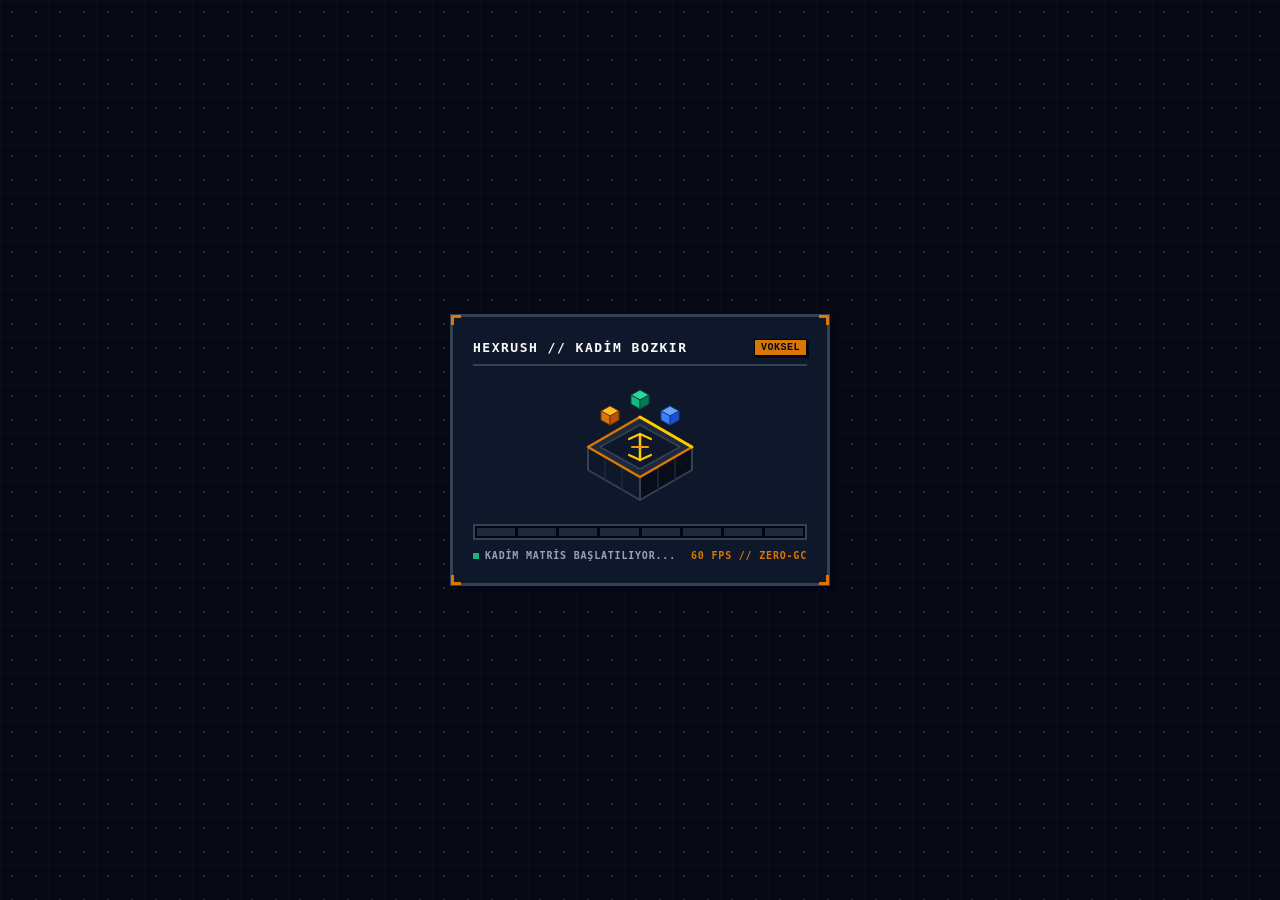
==== commit dbd7a9f1: "deploy: 58da655098483f54a9cd65558f399a88ff46ee52" ====
--- a/index.html
+++ b/index.html
@@ -1,78 +1,332 @@
 <!DOCTYPE html>
 <html>
 <head>
-  <!--
-    If you are serving your web app in a path other than the root, change the
-    href value below to reflect the base path you are serving from.
-
-    The path provided below has to start and end with a slash "/" in order for
-    it to work correctly.
-
-    For more details:
-    * https://developer.mozilla.org/en-US/docs/Web/HTML/Element/base
-
-    This is a placeholder for base href that will be replaced by the value of
-    the `--base-href` argument provided to `flutter build`.
-  -->
   <base href="/hexrush/">
-
   <meta charset="UTF-8">
   <meta content="IE=Edge" http-equiv="X-UA-Compatible">
-  <meta name="description" content="A new Flutter project.">
+  <meta name="description" content="HexRush - İzometrik Altıgen Fetih ve Strateji Oyunu">
 
   <!-- iOS meta tags & icons -->
   <meta name="mobile-web-app-capable" content="yes">
-  <meta name="apple-mobile-web-app-status-bar-style" content="black">
+  <meta name="apple-mobile-web-app-status-bar-style" content="black-translucent">
   <meta name="apple-mobile-web-app-title" content="HexRush">
   <link rel="apple-touch-icon" href="icons/Icon-192.png">
 
   <!-- Favicon -->
   <link rel="icon" type="image/png" href="favicon.png"/>
 
-  <title>HexRush</title>
+  <title>HexRush | İzometrik Bozkır Stratejisi</title>
   <link rel="manifest" href="manifest.json">
   <style>
-    body {
+    * {
+      box-sizing: border-box;
       margin: 0;
       padding: 0;
-      background-color: #0F172A;
+      user-select: none;
+    }
+    body {
+      background-color: #060913;
+      background-image: 
+        radial-gradient(#1E293B 1px, transparent 1px),
+        linear-gradient(to right, rgba(51, 65, 85, 0.08) 1px, transparent 1px),
+        linear-gradient(to bottom, rgba(51, 65, 85, 0.08) 1px, transparent 1px);
+      background-size: 24px 24px, 48px 48px, 48px 48px;
       overflow: hidden;
       display: flex;
       justify-content: center;
       align-items: center;
       height: 100vh;
-      font-family: -apple-system, BlinkMacSystemFont, "Segoe UI", Roboto, sans-serif;
-    }
+      width: 100vw;
+      font-family: -apple-system, BlinkMacSystemFont, "Segoe UI", Roboto, "Courier New", monospace;
+    }
+
     #loading-container {
       display: flex;
       flex-direction: column;
       align-items: center;
-      gap: 16px;
-      color: #E2E8F0;
-    }
-    .hex-spinner {
-      width: 48px;
-      height: 48px;
+      gap: 20px;
+      width: 90%;
+      max-width: 380px;
+    }
+
+    /* Neo-Brutalist Monolith Card */
+    .neo-card {
+      width: 100%;
+      background: #0F172A;
       border: 3px solid #334155;
-      border-top-color: #FFD700;
-      border-radius: 50%;
-      animation: spin 1s linear infinite;
-    }
-    @keyframes spin {
-      to { transform: rotate(360deg); }
-    }
-    .loading-text {
-      font-size: 14px;
-      font-weight: 700;
-      letter-spacing: 1px;
-      color: #FFD700;
+      padding: 22px 20px;
+      box-shadow: 5px 5px 0px #020617;
+      display: flex;
+      flex-direction: column;
+      align-items: center;
+      position: relative;
+    }
+
+    /* Corner Bracket Accents */
+    .corner-bracket {
+      position: absolute;
+      width: 10px;
+      height: 10px;
+      border-color: #D97706;
+      border-style: solid;
+      pointer-events: none;
+    }
+    .corner-tl { top: -2px; left: -2px; border-width: 3px 0 0 3px; }
+    .corner-tr { top: -2px; right: -2px; border-width: 3px 3px 0 0; }
+    .corner-bl { bottom: -2px; left: -2px; border-width: 0 0 3px 3px; }
+    .corner-br { bottom: -2px; right: -2px; border-width: 0 3px 3px 0; }
+
+    /* 3D Isometric Voxel Karo & Tamga Visualization */
+    .voxel-loader-wrapper {
+      position: relative;
+      width: 140px;
+      height: 130px;
+      margin: 6px 0 12px 0;
+      display: flex;
+      justify-content: center;
+      align-items: center;
+    }
+
+    .voxel-svg {
+      width: 100%;
+      height: 100%;
+      overflow: visible;
+    }
+
+    /* Animations */
+    @keyframes floatCube1 {
+      0%, 100% { transform: translateY(0px); }
+      50% { transform: translateY(-7px); }
+    }
+    @keyframes floatCube2 {
+      0%, 100% { transform: translateY(0px); }
+      50% { transform: translateY(-9px); }
+    }
+    @keyframes floatCube3 {
+      0%, 100% { transform: translateY(0px); }
+      50% { transform: translateY(-6px); }
+    }
+    @keyframes runeGlow {
+      0%, 100% { opacity: 0.75; filter: drop-shadow(0 0 2px #D97706); }
+      50% { opacity: 1.0; filter: drop-shadow(0 0 6px #FFC700); }
+    }
+    @keyframes scanSweep {
+      0% { stroke-dashoffset: 280; opacity: 0.2; }
+      50% { opacity: 0.9; }
+      100% { stroke-dashoffset: 0; opacity: 0.2; }
+    }
+
+    .cube-anim-1 { animation: floatCube1 2.2s ease-in-out infinite; }
+    .cube-anim-2 { animation: floatCube2 2.6s ease-in-out infinite 0.4s; }
+    .cube-anim-3 { animation: floatCube3 2.0s ease-in-out infinite 0.8s; }
+    .tamga-rune { animation: runeGlow 2.0s ease-in-out infinite; }
+    .scan-border {
+      stroke-dasharray: 60 220;
+      animation: scanSweep 3.0s linear infinite;
+    }
+
+    /* Telemetry Header */
+    .telemetry-header {
+      display: flex;
+      justify-content: space-between;
+      align-items: center;
+      width: 100%;
+      margin-bottom: 10px;
+      border-bottom: 2px solid #334155;
+      padding-bottom: 8px;
+    }
+
+    .telemetry-title {
+      font-size: 13px;
+      font-weight: 900;
+      letter-spacing: 1.5px;
+      color: #F8FAFC;
+      font-family: monospace;
+    }
+
+    .telemetry-tag {
+      background: #D97706;
+      color: #020617;
+      font-size: 10px;
+      font-weight: 900;
+      padding: 2px 6px;
+      letter-spacing: 0.5px;
+      border: 1.5px solid #000;
+      box-shadow: 2px 2px 0px #020617;
+    }
+
+    /* Segmented Rectangular Progress Bar */
+    .progress-track {
+      width: 100%;
+      height: 16px;
+      background: #020617;
+      border: 2px solid #334155;
+      padding: 2px;
+      display: flex;
+      gap: 3px;
+      margin-bottom: 10px;
+    }
+
+    .progress-segment {
+      flex: 1;
+      height: 100%;
+      background: #1E293B;
+      animation: fillSegment 1.6s infinite ease-in-out;
+    }
+
+    .progress-segment:nth-child(1) { animation-delay: 0.0s; }
+    .progress-segment:nth-child(2) { animation-delay: 0.15s; }
+    .progress-segment:nth-child(3) { animation-delay: 0.3s; }
+    .progress-segment:nth-child(4) { animation-delay: 0.45s; }
+    .progress-segment:nth-child(5) { animation-delay: 0.6s; }
+    .progress-segment:nth-child(6) { animation-delay: 0.75s; }
+    .progress-segment:nth-child(7) { animation-delay: 0.9s; }
+    .progress-segment:nth-child(8) { animation-delay: 1.05s; }
+
+    @keyframes fillSegment {
+      0%, 20% { background: #1E293B; }
+      40%, 80% { background: #D97706; }
+      90%, 100% { background: #FFC700; }
+    }
+
+    /* Subtext Status */
+    .status-text {
+      font-size: 10px;
+      font-weight: 800;
+      letter-spacing: 0.8px;
+      color: #94A3B8;
+      font-family: monospace;
+      text-transform: uppercase;
+      display: flex;
+      align-items: center;
+      justify-content: space-between;
+      width: 100%;
+    }
+
+    .status-left {
+      display: flex;
+      align-items: center;
+      gap: 6px;
+    }
+
+    .blink-dot {
+      width: 6px;
+      height: 6px;
+      background: #10B981;
+      display: inline-block;
+      animation: blink 1s step-end infinite;
+    }
+
+    .telemetry-fps {
+      color: #D97706;
+      font-weight: 900;
+    }
+
+    @keyframes blink {
+      0%, 100% { opacity: 1; }
+      50% { opacity: 0; }
     }
   </style>
 </head>
 <body>
   <div id="loading-container">
-    <div class="hex-spinner"></div>
-    <div class="loading-text">HEXRUSH YÜKLENİYOR...</div>
+    <div class="neo-card">
+      <div class="corner-bracket corner-tl"></div>
+      <div class="corner-bracket corner-tr"></div>
+      <div class="corner-bracket corner-bl"></div>
+      <div class="corner-bracket corner-br"></div>
+
+      <div class="telemetry-header">
+        <div class="telemetry-title">HEXRUSH // KADİM BOZKIR</div>
+        <div class="telemetry-tag">VOKSEL</div>
+      </div>
+
+      <!-- 3D Isometric Voxel Hex Tile with Khaganate Tamga & Floating Voxels -->
+      <div class="voxel-loader-wrapper">
+        <svg class="voxel-svg" viewBox="0 0 140 130" fill="none" xmlns="http://www.w3.org/2000/svg">
+          <!-- 3D Extruded Left Bedrock Wall -->
+          <polygon points="18,65 70,95 70,118 18,88" fill="#0F172A" stroke="#334155" stroke-width="2" stroke-linejoin="round"/>
+          <line x1="35" y1="74" x2="35" y2="98" stroke="#1E293B" stroke-width="1.5"/>
+          <line x1="52" y1="84" x2="52" y2="108" stroke="#1E293B" stroke-width="1.5"/>
+
+          <!-- 3D Extruded Right Bedrock Wall -->
+          <polygon points="70,95 122,65 122,88 70,118" fill="#090D1A" stroke="#334155" stroke-width="2" stroke-linejoin="round"/>
+          <line x1="88" y1="84" x2="88" y2="108" stroke="#1E293B" stroke-width="1.5"/>
+          <line x1="105" y1="74" x2="105" y2="98" stroke="#1E293B" stroke-width="1.5"/>
+
+          <!-- Hexagon Top Isometric Surface -->
+          <polygon points="70,35 122,65 70,95 18,65" fill="#1E293B" stroke="#D97706" stroke-width="2.5" stroke-linejoin="round"/>
+
+          <!-- Steppe Inner Isometric Inset -->
+          <polygon points="70,43 110,65 70,87 30,65" fill="#0F172A" stroke="#334155" stroke-width="1.5" stroke-linejoin="round"/>
+
+          <!-- Animated Gold Radar Scanline on Hex Perimeter -->
+          <polygon class="scan-border" points="70,35 122,65 70,95 18,65" fill="none" stroke="#FFC700" stroke-width="3" stroke-linecap="round"/>
+
+          <!-- Authentic Göktürk Kağanlık Tamgası (Pulsing Center Rune) -->
+          <g class="tamga-rune">
+            <!-- Center Vertical Spine -->
+            <line x1="70" y1="52" x2="70" y2="78" stroke="#FFC700" stroke-width="2.5" stroke-linecap="round"/>
+            <!-- Top Bow Arms (Kağanlık Yayı) -->
+            <polyline points="59,57 70,52 81,57" fill="none" stroke="#FFC700" stroke-width="2.2" stroke-linecap="round" stroke-linejoin="round"/>
+            <!-- Middle Cross Branch (Kut Rünü) -->
+            <line x1="62" y1="65" x2="78" y2="65" stroke="#F59E0B" stroke-width="2.2" stroke-linecap="round"/>
+            <!-- Bottom Anchor Arms (Tengri Dağ Rünü) -->
+            <polyline points="59,73 70,78 81,73" fill="none" stroke="#FFC700" stroke-width="2.2" stroke-linecap="round" stroke-linejoin="round"/>
+          </g>
+
+          <!-- Floating Voxel Cube 1 (Food / Amber) -->
+          <g class="cube-anim-1">
+            <!-- Top -->
+            <polygon points="40,24 49,29 40,34 31,29" fill="#FBBF24" stroke="#78350F" stroke-width="1"/>
+            <!-- Left -->
+            <polygon points="31,29 40,34 40,43 31,38" fill="#D97706" stroke="#78350F" stroke-width="1"/>
+            <!-- Right -->
+            <polygon points="40,34 49,29 49,38 40,43" fill="#B45309" stroke="#78350F" stroke-width="1"/>
+          </g>
+
+          <!-- Floating Voxel Cube 2 (Timber / Pine Green) -->
+          <g class="cube-anim-2">
+            <!-- Top -->
+            <polygon points="70,8 79,13 70,18 61,13" fill="#34D399" stroke="#064E3B" stroke-width="1"/>
+            <!-- Left -->
+            <polygon points="61,13 70,18 70,27 61,22" fill="#10B981" stroke="#064E3B" stroke-width="1"/>
+            <!-- Right -->
+            <polygon points="70,18 79,13 79,22 70,27" fill="#047857" stroke="#064E3B" stroke-width="1"/>
+          </g>
+
+          <!-- Floating Voxel Cube 3 (Sky Iron / Lapis) -->
+          <g class="cube-anim-3">
+            <!-- Top -->
+            <polygon points="100,24 109,29 100,34 91,29" fill="#60A5FA" stroke="#1E3A8A" stroke-width="1"/>
+            <!-- Left -->
+            <polygon points="91,29 100,34 100,43 91,38" fill="#3B82F6" stroke="#1E3A8A" stroke-width="1"/>
+            <!-- Right -->
+            <polygon points="100,34 109,29 109,38 100,43" fill="#1D4ED8" stroke="#1E3A8A" stroke-width="1"/>
+          </g>
+        </svg>
+      </div>
+
+      <!-- Stepped Segmented Progress -->
+      <div class="progress-track">
+        <div class="progress-segment"></div>
+        <div class="progress-segment"></div>
+        <div class="progress-segment"></div>
+        <div class="progress-segment"></div>
+        <div class="progress-segment"></div>
+        <div class="progress-segment"></div>
+        <div class="progress-segment"></div>
+        <div class="progress-segment"></div>
+      </div>
+
+      <div class="status-text">
+        <div class="status-left">
+          <span class="blink-dot"></span>
+          <span>KADİM MATRİS BAŞLATILIYOR...</span>
+        </div>
+        <span class="telemetry-fps">60 FPS // ZERO-GC</span>
+      </div>
+    </div>
   </div>
   <script src="flutter_bootstrap.js" async></script>
 </body>
